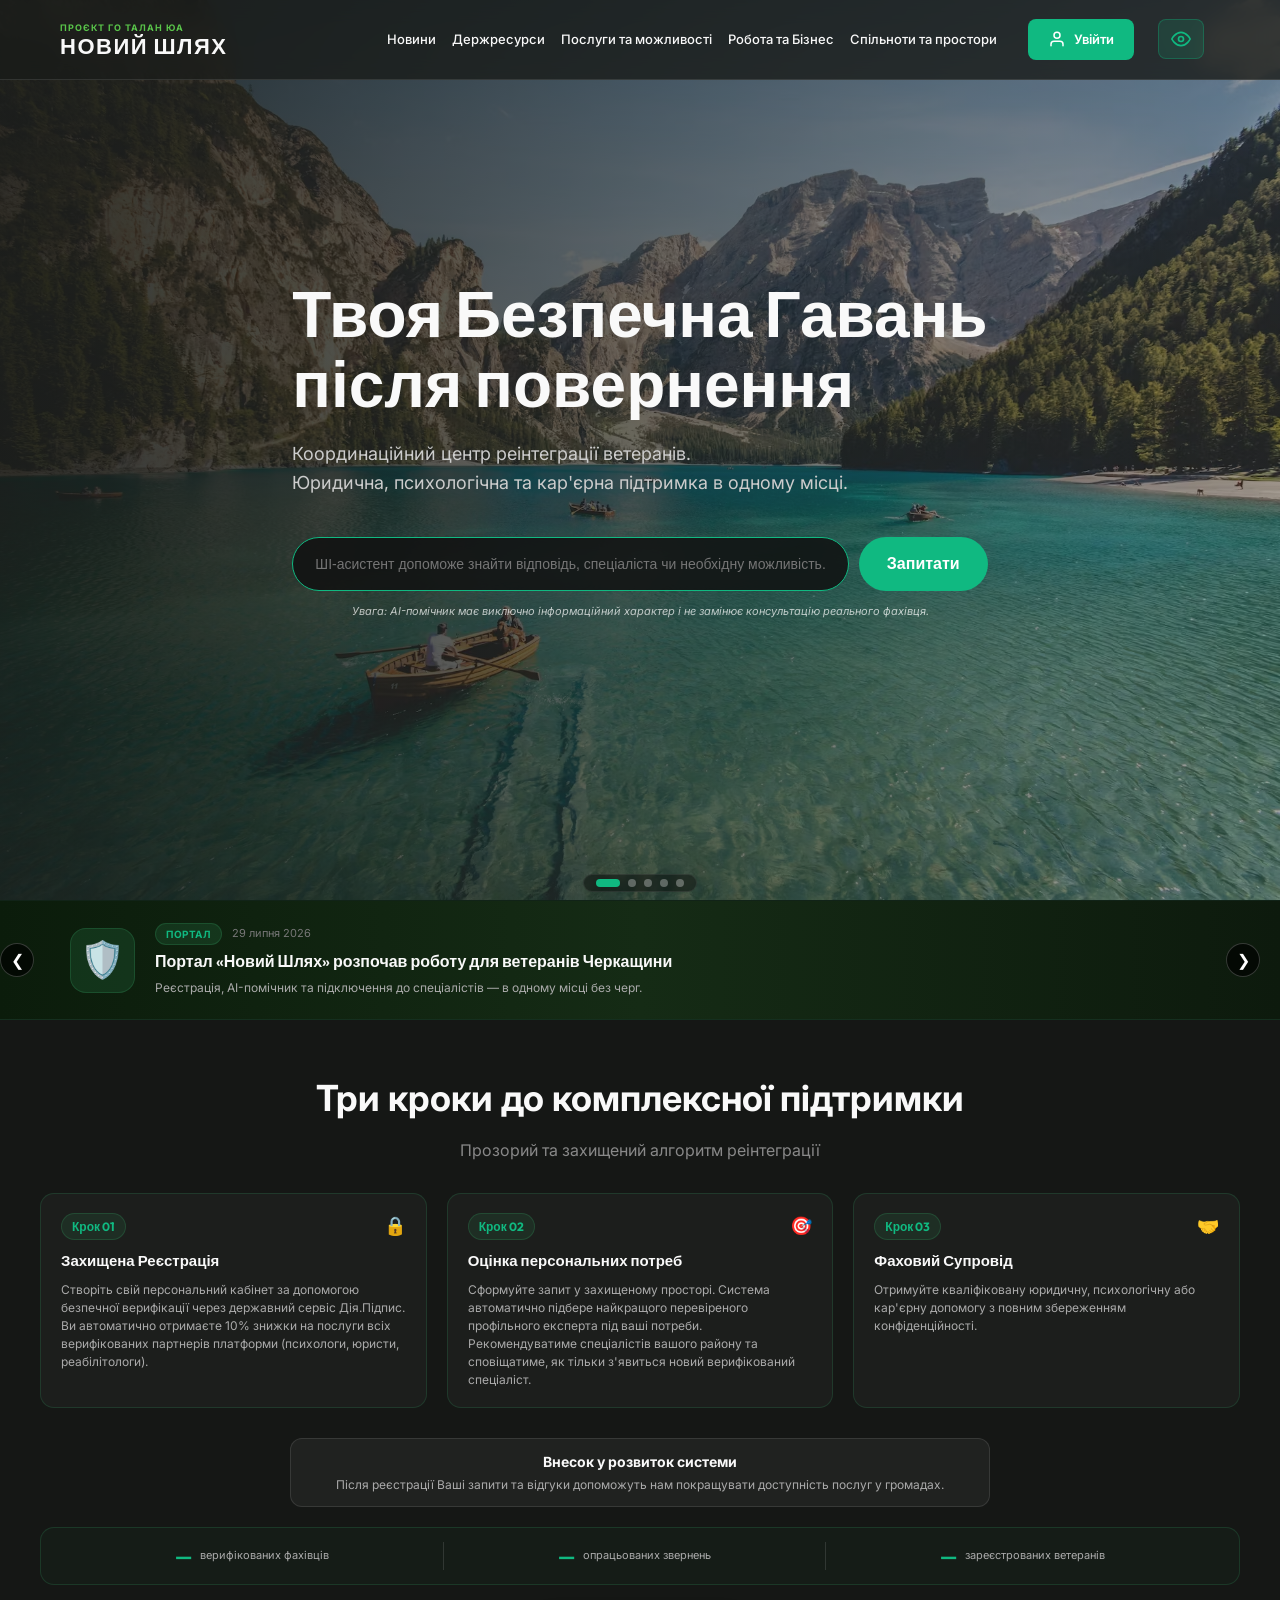
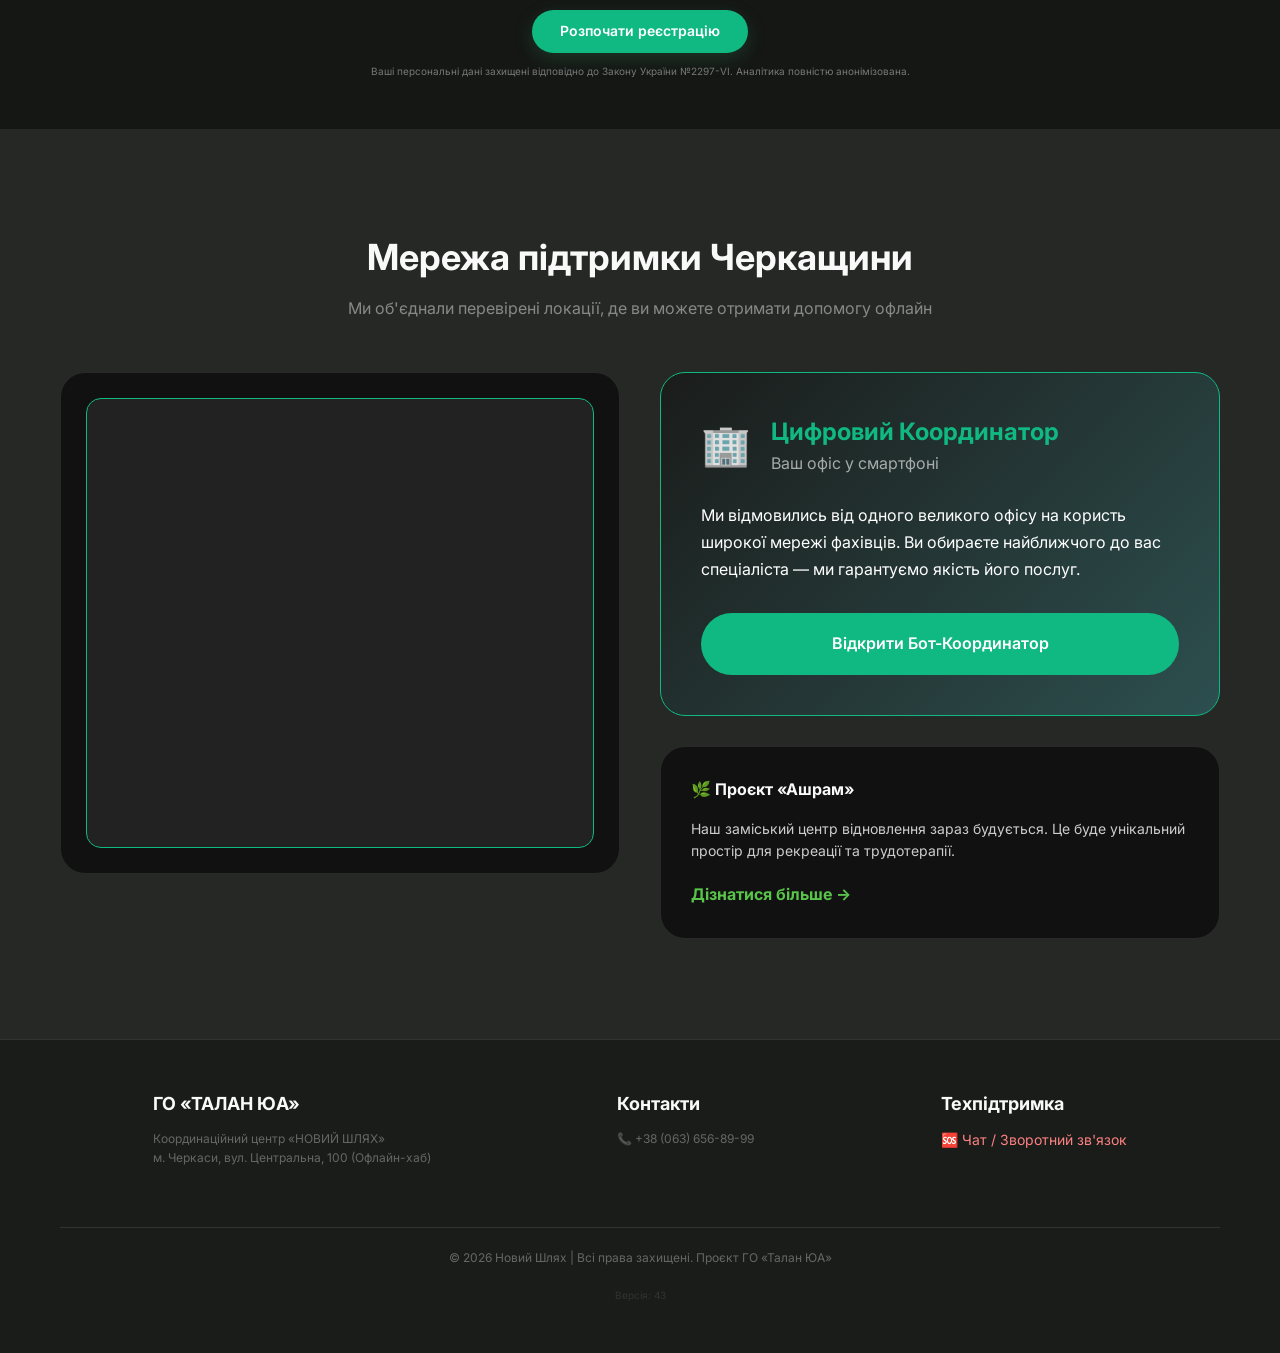
==== index.html @ 9c63b737 "feat(auth): Stage I - Session infrastructure, Soft-Gate, Auth providers (Diia/TG/Phone), and Session" ====
<!DOCTYPE html>
<html lang="uk">
<head>
    <meta charset="UTF-8">
    <meta name="viewport" content="width=device-width, initial-scale=1.0">
    <title>Ветеранський портал «Новий Шлях» — Реінтеграція та підтримка ветеранів Черкащини</title>
    <!-- Open Graph / SEO (Для правильного відображення в Telegram/Facebook) -->
    <meta name="description" content="Ветеранський портал «Новий Шлях» — проєкт ГО «Талан ЮА». Координаційний хаб реінтеграції ветеранів Черкащини: юридична, психологічна та кар'єрна підтримка.">
    <meta name="author" content="ГО «Талан ЮА»">
    <meta name="creator" content="Громадська організація «Талан ЮА», ngo.talan.ua@gmail.com">
    <meta property="og:title" content="Новий Шлях — Центр реінтеграції ветеранів">
    <meta property="og:description" content="Захищений портал підтримки ветеранів: юристи, психологи, кар'єра та освіта. Проєкт ГО «Талан ЮА».">
    <meta property="og:image" content="https://novy-shlyakh.org/assets/og-image.jpg">
    <meta property="og:url" content="https://novy-shlyakh.org">

    <link rel="preconnect" href="https://fonts.googleapis.com">
    <link rel="preconnect" href="https://fonts.gstatic.com" crossorigin>
    <link href="https://fonts.googleapis.com/css2?family=Inter:wght@300;400;600&family=Outfit:wght@300;400;700&display=swap" rel="stylesheet">

    <link rel="stylesheet" href="style.css?v=46">
    <link rel="stylesheet" href="soft_gate.css?v=46">
    <link rel="stylesheet" href="accessibility.css?v=46">
    <!-- Leaflet CSS for Map -->
    <link rel="stylesheet" href="https://unpkg.com/leaflet@1.9.4/dist/leaflet.css" />

    <!-- Telegram Web App Script -->
    <script src="https://telegram.org/js/telegram-web-app.js"></script>
    <script>
        (function() {
            var tg = window.Telegram && window.Telegram.WebApp;
            if (tg) {
                tg.ready();
                tg.expand();
            }

            function detectPlatform() {
                var ua = navigator.userAgent.toLowerCase();
                var isDesktop = false;
                
                if (tg && tg.platform && ['tdesktop', 'macos', 'weba', 'webk', 'web'].indexOf(tg.platform) !== -1) {
                    isDesktop = true;
                } else if (ua.indexOf('telegramdesktop') !== -1 || ((ua.indexOf('windows') !== -1 || ua.indexOf('macintosh') !== -1) && ua.indexOf('android') === -1 && ua.indexOf('iphone') === -1)) {
                    isDesktop = true;
                }

                if (isDesktop) {
                    if (tg && tg.requestFullscreen) {
                        tg.requestFullscreen();
                    }
                    document.documentElement.classList.add('is-desktop-tg');
                    document.body.classList.add('is-desktop-tg');
                    var vp = document.querySelector('meta[name="viewport"]');
                    if (vp) {
                        vp.setAttribute('content', 'width=device-width, initial-scale=1.0');
                    }
                }
            }
            window.addEventListener('DOMContentLoaded', detectPlatform);
        })();
    </script>
    <script src="https://unpkg.com/leaflet@1.9.4/dist/leaflet.js"></script>
    <style>
        /* Примусові стилі для обходу кешу CSS на мобільних */
        @media (max-width: 768px) {
            body.is-tg-app .header {
                display: flex;
                position: relative; /* Дозволяємо хедеру скролитися разом зі сторінкою */
                width: 100%;
                background: transparent; /* Робимо його прозорим, бо він тепер не "літає" */
                backdrop-filter: none;
                z-index: 10;
                border-bottom: none; /* Прибираємо лінію */
            }

            body.is-tg-app main, 
            body.is-tg-app .hero {
                padding-top: 20px !important; /* Повертаємо нормальний відступ, бо хедер більше не fixed */
            }
            .accessibility-toggle {
                top: auto !important;
                bottom: 30px !important;
                right: 20px !important;
                width: 55px !important;
                height: 55px !important;
                z-index: 9999 !important;
                display: flex !important;
                visibility: visible !important;
                border-radius: 50% !important; /* Робимо ідеальне коло */
                padding: 0 !important; /* Прибираємо зайві відступи */
                justify-content: center !important; /* Центруємо іконку */
            }
        }
    </style>
</head>
<body>
    <header class="header">
        <div class="container">
            <a href="index.html" class="logo" style="text-decoration: none; color: inherit; cursor: pointer;">
                <span class="ngo-badge">Проєкт ГО ТАЛАН ЮА</span>
                <h1>НОВИЙ ШЛЯХ</h1>
            </a>
            <nav class="nav" style="display: flex; align-items: center;">
                <div id="menu-container" class="menu-container">
                    <a href="news.html">Новини</a>
                    <a href="resources.html">Держресурси</a>
                    <a href="catalog.html">Послуги та можливості</a>
                    <a href="employers.html">Робота та Бізнес</a>
                    <a href="communities.html">Спільноти та простори</a>
                </div>
                <!-- Єдина кнопка входу (Single Gateway) -->
                <a id="nav-cabinet-btn" href="my.html" class="btn-primary" style="margin-left: 15px; border-radius: 8px; font-weight: 600; display: flex; align-items: center; gap: 8px; padding: 10px 20px;">
                    <svg width="18" height="18" viewBox="0 0 24 24" fill="none" stroke="currentColor" stroke-width="2" stroke-linecap="round" stroke-linejoin="round"><path d="M20 21v-2a4 4 0 0 0-4-4H8a4 4 0 0 0-4 4v2"/><circle cx="12" cy="7" r="4"/></svg>
                    <span id="nav-cabinet-label">Кабінет</span>
                </a>

                <!-- Кнопка Доступності (Око доступності) в Хедері -->
                <button class="accessibility-header-btn" id="accessOpen" title="Версія для людей з порушенням зору (Налаштування доступності)">
                    <svg width="20" height="20" viewBox="0 0 24 24" fill="none" stroke="currentColor" stroke-width="2" stroke-linecap="round" stroke-linejoin="round"><path d="M1 12s4-8 11-8 11 8 11 8-4 8-11 8-11-8-11-8z"/><circle cx="12" cy="12" r="3"/></svg>
                </button>

                <span id="nav-toggle" class="action nav-toggle">
                    <div class="line top-line"></div>
                    <div class="line middle-line"></div>
                    <div class="line bottom-line"></div>
                </span>

                <script>
                (function() {
                    var p = new URLSearchParams(window.location.search);
                    var hasTgId = p.get('tg_id');
                    var hasRole = p.get('role');
                    if (!hasTgId && !hasRole) {
                        // Незареєстрований — кнопка веде на вхід
                        var btn = document.getElementById('nav-cabinet-btn');
                        var lbl = document.getElementById('nav-cabinet-label');
                        if (lbl) lbl.textContent = 'Увійти';
                        if (btn) btn.href = 'my.html';
                    }
                    let navToggle = document.getElementById('nav-toggle');
                    let menuContainer = document.getElementById('menu-container');
                    // Mobile navigation
                    navToggle.addEventListener("click", function() {
                        if (navToggle.classList.contains("active")) {
                            menuContainer.classList.remove("show");
                            navToggle.classList.remove("active");
                        } else {
                            menuContainer.classList.add("show");
                            navToggle.classList.add("active");
                        }
                    });
                })();
                </script>
            </nav>
        </div>
    </header>

    <section class="hero">
        <div class="hero-overlay"></div>
        <div class="container">
            <div class="hero-content">
                <h2 class="outfit-font">Твоя Безпечна Гавань <br> після повернення</h2>
                <p>Координаційний центр реінтеграції ветеранів. <br> Юридична, психологічна та кар'єрна підтримка в одному місці.</p>
                
                <div class="ai-search-container" style="max-width: 850px; margin: 30px auto 0; text-align: center;">
                    <div class="ai-search-box" style="display: flex; gap: 10px; margin-bottom: 12px; flex-wrap: wrap;">
                        <input type="text" id="aiSearchInput" placeholder="ШІ-асистент допоможе знайти відповідь, спеціаліста чи необхідну можливість..." style="flex: 1; min-width: 260px; padding: 16px 22px; border-radius: 50px; border: 1px solid var(--primary-green); background: rgba(17, 17, 17, 0.85); backdrop-filter: blur(10px); color: white; font-size: 14px; outline: none;">
                        <button id="aiSearchBtn" class="btn-primary" style="padding: 0 28px; height: 54px; border: none; border-radius: 50px; cursor: pointer; font-size: 16px;">Запитати</button>
                    </div>
                    <span style="font-size: 11px; color: rgba(255, 255, 255, 0.7); display: block; font-style: italic; text-align: center;">Увага: AI-помічник має виключно інформаційний характер і не замінює консультацію реального фахівця.</span>

                    <div id="aiSearchResponse" class="ai-response-area" style="margin-top: 20px; text-align: left; background: rgba(21, 23, 21, 0.95); backdrop-filter: blur(15px); border: 1px solid var(--glass-border); border-radius: 20px; padding: 20px; display: none;">
                        <!-- Тут з'являтиметься відповідь -->
                    </div>
                </div>
            </div>
        </div>
    </section>

    <!-- НОВИННИЙ СЛАЙДЕР (Full-Width Compact Banner) -->
    <div id="news-slider-bar" style="
        background: #0d110d;
        border-top: 1px solid rgba(46,139,87,0.15);
        border-bottom: 1px solid rgba(46,139,87,0.25);
        position: relative;
        overflow: hidden;
        height: 120px;
        width: 100%;
        display: flex;
        align-items: stretch;
    ">
        <!-- Ліва стрілка навігації -->
        <button id="ns-prev" onclick="nsMove(-1)" style="
            position: absolute; top: 50%; transform: translateY(-50%);
            z-index: 10; width: 34px; height: 34px; border-radius: 50%;
            background: rgba(0, 0, 0, 0.65); border: 1px solid rgba(255, 255, 255, 0.2);
            color: #fff; font-size: 16px; cursor: pointer; display: flex;
            align-items: center; justify-content: center; backdrop-filter: blur(4px);
            transition: all 0.2s;
        " onmouseover="this.style.background='rgba(46,139,87,0.8)'" onmouseout="this.style.background='rgba(0,0,0,0.65)'">❮</button>

        <!-- Права стрілка навігації -->
        <button id="ns-next" onclick="nsMove(1)" style="
            position: absolute; right: 20px; top: 50%; transform: translateY(-50%);
            z-index: 10; width: 34px; height: 34px; border-radius: 50%;
            background: rgba(0, 0, 0, 0.65); border: 1px solid rgba(255, 255, 255, 0.2);
            color: #fff; font-size: 16px; cursor: pointer; display: flex;
            align-items: center; justify-content: center; backdrop-filter: blur(4px);
            transition: all 0.2s;
        " onmouseover="this.style.background='rgba(46,139,87,0.8)'" onmouseout="this.style.background='rgba(0,0,0,0.65)'">❯</button>

        <!-- Слайди -->
        <div style="width: 100%; height: 100%; overflow: hidden; position: relative;">
            <div id="ns-track" style="
                display: flex;
                height: 100%;
                width: 100%;
                transition: transform 0.5s cubic-bezier(0.4, 0, 0.2, 1);
            ">

                <!-- СЛАЙД 1 -->
                <a href="news.html#news-1" class="ns-slide" style="
                    flex: 0 0 100%;
                    width: 100%;
                    display: flex;
                    align-items: center;
                    justify-content: space-between;
                    padding: 0 70px;
                    height: 100%;
                    text-decoration: none;
                    color: inherit;
                    background: linear-gradient(90deg, #0b1c0b 0%, #152b15 50%, #0d1a0d 100%);
                    box-sizing: border-box;
                ">
                    <div style="display: flex; align-items: center; gap: 20px; flex: 1; max-width: 80%;">
                        <div style="
                            font-size: 36px; background: rgba(46,139,87,0.2);
                            width: 65px; height: 65px; border-radius: 16px;
                            display: flex; align-items: center; justify-content: center;
                            border: 1px solid rgba(46,139,87,0.3); flex-shrink: 0;
                        ">🛡️</div>
                        <div style="display: flex; flex-direction: column; gap: 4px;">
                            <div style="display: flex; align-items: center; gap: 10px;">
                                <span style="font-size: 10px; font-weight: 700; text-transform: uppercase; letter-spacing: 0.5px; padding: 2px 10px; border-radius: 50px; background: rgba(46,139,87,0.2); color: var(--primary-green); border: 1px solid rgba(46,139,87,0.3);">Портал</span>
                                <span style="font-size: 11px; color: #777;">29 липня 2026</span>
                            </div>
                            <div style="font-family: 'Outfit', sans-serif; font-size: 16px; font-weight: 600; color: var(--soft-white);">Портал «Новий Шлях» розпочав роботу для ветеранів Черкащини</div>
                            <div style="font-size: 12px; color: #aaa; overflow: hidden; display: -webkit-box; -webkit-line-clamp: 1; -webkit-box-orient: vertical;">Реєстрація, AI-помічник та підключення до спеціалістів — в одному місці без черг.</div>
                        </div>
                    </div>
                </a>

                <!-- СЛАЙД 2 -->
                <a href="news.html#news-2" class="ns-slide" style="
                    flex: 0 0 100%;
                    width: 100%;
                    display: flex;
                    align-items: center;
                    justify-content: space-between;
                    padding: 0 70px;
                    height: 100%;
                    text-decoration: none;
                    color: inherit;
                    background: linear-gradient(90deg, #0b0b1c 0%, #15152b 50%, #0d0d1a 100%);
                    box-sizing: border-box;
                ">
                    <div style="display: flex; align-items: center; gap: 20px; flex: 1; max-width: 80%;">
                        <div style="
                            font-size: 36px; background: rgba(59,130,246,0.15);
                            width: 65px; height: 65px; border-radius: 16px;
                            display: flex; align-items: center; justify-content: center;
                            border: 1px solid rgba(59,130,246,0.3); flex-shrink: 0;
                        ">⚖️</div>
                        <div style="display: flex; flex-direction: column; gap: 4px;">
                            <div style="display: flex; align-items: center; gap: 10px;">
                                <span style="font-size: 10px; font-weight: 700; text-transform: uppercase; letter-spacing: 0.5px; padding: 2px 10px; border-radius: 50px; background: rgba(59,130,246,0.15); color: #60a5fa; border: 1px solid rgba(59,130,246,0.3);">Законодавство</span>
                                <span style="font-size: 11px; color: #777;">27 липня 2026</span>
                            </div>
                            <div style="font-family: 'Outfit', sans-serif; font-size: 16px; font-weight: 600; color: var(--soft-white);">Нові правила оформлення статусу УБД — що змінилось</div>
                            <div style="font-size: 12px; color: #aaa; overflow: hidden; display: -webkit-box; -webkit-line-clamp: 1; -webkit-box-orient: vertical;">Строк розгляду скорочено до 15 днів. Подача тепер доступна через «Дія» без особистого візиту.</div>
                        </div>
                    </div>
                </a>

                <!-- СЛАЙД 3 -->
                <a href="news.html#news-3" class="ns-slide" style="
                    flex: 0 0 100%;
                    width: 100%;
                    display: flex;
                    align-items: center;
                    justify-content: space-between;
                    padding: 0 70px;
                    height: 100%;
                    text-decoration: none;
                    color: inherit;
                    background: linear-gradient(90deg, #1c0b1c 0%, #2b152b 50%, #1a0d1a 100%);
                    box-sizing: border-box;
                ">
                    <div style="display: flex; align-items: center; gap: 20px; flex: 1; max-width: 80%;">
                        <div style="
                            font-size: 36px; background: rgba(139,92,246,0.15);
                            width: 65px; height: 65px; border-radius: 16px;
                            display: flex; align-items: center; justify-content: center;
                            border: 1px solid rgba(139,92,246,0.3); flex-shrink: 0;
                        ">🏆</div>
                        <div style="display: flex; flex-direction: column; gap: 4px;">
                            <div style="display: flex; align-items: center; gap: 10px;">
                                <span style="font-size: 10px; font-weight: 700; text-transform: uppercase; letter-spacing: 0.5px; padding: 2px 10px; border-radius: 50px; background: rgba(139,92,246,0.15); color: #a78bfa; border: 1px solid rgba(139,92,246,0.3);">Грант</span>
                                <span style="font-size: 11px; color: #777;">25 липня 2026</span>
                            </div>
                            <div style="font-family: 'Outfit', sans-serif; font-size: 16px; font-weight: 600; color: var(--soft-white);">«єРобота: Власна Справа 2026» — гранти до 250 000 грн</div>
                            <div style="font-size: 12px; color: #aaa; overflow: hidden; display: -webkit-box; -webkit-line-clamp: 1; -webkit-box-orient: vertical;">Відкрито прийом заявок для ветеранів. Дедлайн: 31 серпня 2026 через Дія.</div>
                        </div>
                    </div>
                </a>

                <!-- СЛАЙД 4 -->
                <a href="news.html#news-4" class="ns-slide" style="
                    flex: 0 0 100%;
                    width: 100%;
                    display: flex;
                    align-items: center;
                    justify-content: space-between;
                    padding: 0 70px;
                    height: 100%;
                    text-decoration: none;
                    color: inherit;
                    background: linear-gradient(90deg, #1c0b14 0%, #2b1520 50%, #1a0d12 100%);
                    box-sizing: border-box;
                ">
                    <div style="display: flex; align-items: center; gap: 20px; flex: 1; max-width: 80%;">
                        <div style="
                            font-size: 36px; background: rgba(236,72,153,0.15);
                            width: 65px; height: 65px; border-radius: 16px;
                            display: flex; align-items: center; justify-content: center;
                            border: 1px solid rgba(236,72,153,0.3); flex-shrink: 0;
                        ">🧠</div>
                        <div style="display: flex; flex-direction: column; gap: 4px;">
                            <div style="display: flex; align-items: center; gap: 10px;">
                                <span style="font-size: 10px; font-weight: 700; text-transform: uppercase; letter-spacing: 0.5px; padding: 2px 10px; border-radius: 50px; background: rgba(236,72,153,0.15); color: #f472b6; border: 1px solid rgba(236,72,153,0.3);">Психологія</span>
                                <span style="font-size: 11px; color: #777;">22 липня 2026</span>
                            </div>
                            <div style="font-family: 'Outfit', sans-serif; font-size: 16px; font-weight: 600; color: var(--soft-white);">Нові безкоштовні психологічні сесії для ветеранів та їхніх родин</div>
                            <div style="font-size: 12px; color: #aaa; overflow: hidden; display: -webkit-box; -webkit-line-clamp: 1; -webkit-box-orient: vertical;">Три нові психологи зі спеціалізацією ПТСР долучились до команди. Запис через Telegram-бот.</div>
                        </div>
                    </div>
                </a>

                <!-- СЛАЙД 5 -->
                <a href="news.html#news-5" class="ns-slide" style="
                    flex: 0 0 100%;
                    width: 100%;
                    display: flex;
                    align-items: center;
                    justify-content: space-between;
                    padding: 0 70px;
                    height: 100%;
                    text-decoration: none;
                    color: inherit;
                    background: linear-gradient(90deg, #1c150b 0%, #2b2015 50%, #1a140d 100%);
                    box-sizing: border-box;
                ">
                    <div style="display: flex; align-items: center; gap: 20px; flex: 1; max-width: 80%;">
                        <div style="
                            font-size: 36px; background: rgba(245,158,11,0.15);
                            width: 65px; height: 65px; border-radius: 16px;
                            display: flex; align-items: center; justify-content: center;
                            border: 1px solid rgba(245,158,11,0.3); flex-shrink: 0;
                        ">📅</div>
                        <div style="display: flex; flex-direction: column; gap: 4px;">
                                <span style="font-size: 10px; font-weight: 700; text-transform: uppercase; letter-spacing: 0.5px; padding: 2px 10px; border-radius: 50px; background: rgba(245,158,11,0.15); color: #fbbf24; border: 1px solid rgba(245,158,11,0.3);">Захід</span>
                                <span style="font-size: 11px; color: #777;">20 липня 2026</span>
                            </div>
                            <div style="font-family: 'Outfit', sans-serif; font-size: 16px; font-weight: 600; color: var(--soft-white);">Безкоштовні юридичні консультації у ЦНАП Черкас — пн, ср, пт з 10:00</div>
                            <div style="font-size: 12px; color: #aaa; overflow: hidden; display: -webkit-box; -webkit-line-clamp: 1; -webkit-box-orient: vertical;">Щотижнево без попереднього запису для ветеранів. Адреса: вул. Байди Вишневецького, 36.</div>
                        </div>
                    </div>
                </a>

            </div><!-- /ns-track -->
        </div>

        <!-- Нижня горизонтальна панель крапок (Pagination Dots) -->
        <div id="ns-dots" style="
            position: absolute; bottom: 8px; left: 50%; transform: translateX(-50%);
            display: flex; gap: 8px; align-items: center; z-index: 10;
            background: rgba(0,0,0,0.4); padding: 4px 12px; border-radius: 50px;
            backdrop-filter: blur(4px); border: 1px solid rgba(255,255,255,0.08);
        "></div>
    </div>

    <script>
        (function() {
            var total = 5, current = 0, timer;
            var track = document.getElementById('ns-track');
            var dotsEl = document.getElementById('ns-dots');

            for (var i = 0; i < total; i++) {
                var d = document.createElement('div');
                d.style.cssText = 'width:8px;height:8px;border-radius:50%;background:rgba(255,255,255,0.3);transition:all 0.3s;cursor:pointer;';
                d.dataset.idx = i;
                d.addEventListener('click', (function(idx){ return function(){ nsGo(idx); }; })(i));
                dotsEl.appendChild(d);
            }

            function updateDots() {
                dotsEl.querySelectorAll('div').forEach(function(d, i) {
                    if (i === current) {
                        d.style.background = 'var(--primary-green)';
                        d.style.width = '24px';
                        d.style.borderRadius = '50px';
                    } else {
                        d.style.background = 'rgba(255,255,255,0.3)';
                        d.style.width = '8px';
                        d.style.borderRadius = '50%';
                    }
                });
            }

            window.nsGo = function(idx) {
                current = (idx + total) % total;
                track.style.transform = 'translateX(-' + (current * 100) + '%)';
                updateDots();
                resetTimer();
            };
            window.nsMove = function(dir) { nsGo(current + dir); };

            function resetTimer() {
                clearInterval(timer);
                timer = setInterval(function() { nsGo(current + 1); }, 5000);
            }

            updateDots();
            resetTimer();

            document.getElementById('news-slider-bar').addEventListener('mouseenter', function() { clearInterval(timer); });
            document.getElementById('news-slider-bar').addEventListener('mouseleave', function() { resetTimer(); });
        })();
    </script>

    <!-- БЛОК: Три кроки + Переваги реєстрації (об'єднано) -->
    <section class="how-it-works" style="padding: 50px 0; background: #151715;">
        <div class="container-fluid" style="width: 100%; max-width: 100%; padding: 0 40px; box-sizing: border-box;">
            <style>
            @keyframes pulse-dot {
                0%,100%{opacity:1;transform:scale(1);}
                50%{opacity:0.4;transform:scale(1.4);}
            }
            </style>
            <h3 class="section-title">Три кроки до комплексної підтримки</h3>
            <p class="section-subtitle" style="margin-bottom: 30px;">Прозорий та захищений алгоритм реінтеграції</p>
            <!-- Покрокова горизонтальна лінія (Full-Screen Edge-to-Edge 3 Columns) -->
            <div class="steps-stepper-container" style="
                display: grid;
                grid-template-columns: repeat(3, 1fr);
                gap: 20px;
                width: 100%;
                margin-bottom: 30px;
            ">
                <!-- КРОК 1 -->
                <div style="
                    background: rgba(255, 255, 255, 0.03);
                    border: 1px solid rgba(46, 139, 87, 0.25);
                    border-radius: 14px;
                    padding: 18px 20px;
                    display: flex;
                    flex-direction: column;
                    gap: 8px;
                    transition: all 0.3s;
                " onmouseover="this.style.borderColor='var(--primary-green)'; this.style.transform='translateY(-3px)'" onmouseout="this.style.borderColor='rgba(46, 139, 87, 0.25)'; this.style.transform='none'">
                    <div style="display: flex; align-items: center; justify-content: space-between;">
                        <span style="
                            font-family: 'Outfit', sans-serif;
                            font-size: 12px;
                            font-weight: 700;
                            color: var(--primary-green);
                            background: rgba(46, 139, 87, 0.15);
                            padding: 3px 10px;
                            border-radius: 50px;
                            border: 1px solid rgba(46, 139, 87, 0.3);
                        ">Крок 01</span>
                        <span style="font-size: 18px;">🔒</span>
                    </div>
                    <h4 style="font-family: 'Outfit', sans-serif; font-size: 15px; font-weight: 600; color: var(--soft-white); margin: 0;">Захищена Реєстрація</h4>
                    <p style="font-size: 12px; color: #aaa; line-height: 1.5; margin: 0;">Створіть свій персональний кабінет за допомогою безпечної верифікації через державний сервіс Дія.Підпис. Ви автоматично отримаєте 10% знижки на послуги всіх верифікованих партнерів платформи (психологи, юристи, реабілітологи).</p>
                </div>

                <!-- КРОК 2 -->
                <div style="
                    background: rgba(255, 255, 255, 0.03);
                    border: 1px solid rgba(46, 139, 87, 0.25);
                    border-radius: 14px;
                    padding: 18px 20px;
                    display: flex;
                    flex-direction: column;
                    gap: 8px;
                    transition: all 0.3s;
                " onmouseover="this.style.borderColor='var(--primary-green)'; this.style.transform='translateY(-3px)'" onmouseout="this.style.borderColor='rgba(46, 139, 87, 0.25)'; this.style.transform='none'">
                    <div style="display: flex; align-items: center; justify-content: space-between;">
                        <span style="
                            font-family: 'Outfit', sans-serif;
                            font-size: 12px;
                            font-weight: 700;
                            color: var(--primary-green);
                            background: rgba(46, 139, 87, 0.15);
                            padding: 3px 10px;
                            border-radius: 50px;
                            border: 1px solid rgba(46, 139, 87, 0.3);
                        ">Крок 02</span>
                        <span style="font-size: 18px;">🎯</span>
                    </div>
                    <h4 style="font-family: 'Outfit', sans-serif; font-size: 15px; font-weight: 600; color: var(--soft-white); margin: 0;">Оцінка персональних потреб</h4>
                    <p style="font-size: 12px; color: #aaa; line-height: 1.5; margin: 0;">Сформуйте запит у захищеному просторі. Система автоматично підбере найкращого перевіреного профільного експерта під ваші потреби. Рекомендуватиме спеціалістів вашого району та сповіщатиме, як тільки з'явиться новий верифікований спеціаліст.</p>
                </div>

                <!-- КРОК 3 -->
                <div style="
                    background: rgba(255, 255, 255, 0.03);
                    border: 1px solid rgba(46, 139, 87, 0.25);
                    border-radius: 14px;
                    padding: 18px 20px;
                    display: flex;
                    flex-direction: column;
                    gap: 8px;
                    transition: all 0.3s;
                " onmouseover="this.style.borderColor='var(--primary-green)'; this.style.transform='translateY(-3px)'" onmouseout="this.style.borderColor='rgba(46, 139, 87, 0.25)'; this.style.transform='none'">
                    <div style="display: flex; align-items: center; justify-content: space-between;">
                        <span style="
                            font-family: 'Outfit', sans-serif;
                            font-size: 12px;
                            font-weight: 700;
                            color: var(--primary-green);
                            background: rgba(46, 139, 87, 0.15);
                            padding: 3px 10px;
                            border-radius: 50px;
                            border: 1px solid rgba(46, 139, 87, 0.3);
                        ">Крок 03</span>
                        <span style="font-size: 18px;">🤝</span>
                    </div>
                    <h4 style="font-family: 'Outfit', sans-serif; font-size: 15px; font-weight: 600; color: var(--soft-white); margin: 0;">Фаховий Супровід</h4>
                    <p style="font-size: 12px; color: #aaa; line-height: 1.5; margin: 0;">Отримуйте кваліфіковану юридичну, психологічну або кар'єрну допомогу з повним збереженням конфіденційності.</p>
                </div>
            </div>

            <!-- Окремий блок: Внесок у розвиток системи -->
            <div style="max-width: 700px; margin: 0 auto 20px auto; padding: 12px 20px; background: var(--glass-bg); border: 1px solid var(--glass-border); border-radius: 12px; text-align: center;">
                <h4 style="color: var(--soft-white); font-size: 14px; margin-bottom: 4px;">Внесок у розвиток системи</h4>
                <p style="color: #aaa; font-size: 12px; line-height: 1.4; margin: 0;">Після реєстрації Ваші запити та відгуки допоможуть нам покращувати доступність послуг у громадах.</p>
            </div>

            <!-- Динамічна статистика соціального доказу (Компактний варіант) -->
            <div class="stats-bar" style="display: flex; justify-content: space-evenly; background: rgba(46, 139, 87, 0.05); border: 1px solid rgba(46, 139, 87, 0.25); border-radius: 14px; padding: 12px 20px; margin-bottom: 25px; align-items: center;">
                <div class="stat-item" style="display: flex; align-items: center; gap: 8px; padding: 0 20px;">
                    <span id="stat-specialists" style="font-size: 20px; font-weight: 700; color: var(--primary-green); font-family: 'Outfit', sans-serif; white-space: nowrap;">—</span>
                    <span style="color: #aaa; font-size: 11px; white-space: nowrap;">верифікованих фахівців</span>
                </div>
                <div style="width: 1px; height: 28px; background: rgba(255,255,255,0.12);"></div>
                <div class="stat-item" style="display: flex; align-items: center; gap: 8px; padding: 0 20px;">
                    <span id="stat-intake" style="font-size: 20px; font-weight: 700; color: var(--primary-green); font-family: 'Outfit', sans-serif; white-space: nowrap;">—</span>
                    <span style="color: #aaa; font-size: 11px; white-space: nowrap;">опрацьованих звернень</span>
                </div>
                <div style="width: 1px; height: 28px; background: rgba(255,255,255,0.12);"></div>
                <div class="stat-item" style="display: flex; align-items: center; gap: 8px; padding: 0 20px;">
                    <span id="stat-veterans" style="font-size: 20px; font-weight: 700; color: var(--primary-green); font-family: 'Outfit', sans-serif; white-space: nowrap;">—</span>
                    <span style="color: #aaa; font-size: 11px; white-space: nowrap;">зареєстрованих ветеранів</span>
                </div>
            </div>

            <div style="text-align: center;">
                <a href="my.html?reg=veteran" class="btn-primary" style="font-size: 14px; padding: 10px 28px; border-radius: 50px; font-weight: 600; box-shadow: 0 6px 18px rgba(46,139,87,0.25); transition: 0.3s; text-decoration: none; display: inline-block;">Розпочати реєстрацію</a>
                <p style="font-size: 10px; color: #777; margin-top: 10px;">Ваші персональні дані захищені відповідно до Закону України №2297-VI. Аналітика повністю анонімізована.</p>
            </div>
        </div>
    </section>

    <!-- БЛОК: Локації та Мережева Мапа -->
    <section id="locations" style="padding: 100px 0; background: var(--glass-bg);">
        <div class="container">
            <h3 class="section-title">Мережа підтримки Черкащини</h3>
            <p class="section-subtitle">Ми об'єднали перевірені локації, де ви можете отримати допомогу офлайн</p>
            
            <div style="display: grid; grid-template-columns: repeat(auto-fit, minmax(min(100%, 400px), 1fr)); gap: 40px; align-items: start;">
                <div class="location-card" style="background: #111; padding: 25px; border-radius: 25px; border: 1px solid var(--glass-border);">
                    <div id="networkMap" style="width: 100%; height: 450px; background: #222; border-radius: 15px; overflow: hidden; border: 1px solid var(--primary-green);">
                        <!-- Реальна карта Leaflet -->
                    </div>
                </div>

                <div class="location-info">
                    <div class="location-card" style="background: linear-gradient(135deg, #1a1c1a 0%, #2d4f4f 100%); padding: 40px; border-radius: 25px; border: 1px solid var(--primary-green); margin-bottom: 30px;">
                        <div style="display: flex; gap: 20px; align-items: center; margin-bottom: 25px;">
                            <div style="font-size: 40px;">🏢</div>
                            <div>
                                <h4 style="font-size: 24px; color: var(--primary-green);">Цифровий Координатор</h4>
                                <p style="color: rgba(255,255,255,0.6);">Ваш офіс у смартфоні</p>
                            </div>
                        </div>
                        <p style="color: white; line-height: 1.7; margin-bottom: 30px;">Ми відмовились від одного великого офісу на користь широкої мережі фахівців. Ви обираєте найближчого до вас спеціаліста — ми гарантуємо якість його послуг.</p>
                        <a href="https://t.me/Veteran_NovyShlyakh_Bot" class="btn-main" style="width: 100%; text-align: center; margin: 0;">Відкрити Бот-Координатор</a>
                    </div>
                    
                    <div class="location-card" style="background: #111; padding: 30px; border-radius: 25px; border: 1px solid var(--glass-border);">
                        <h4 style="margin-bottom: 15px; color: var(--soft-white);">🌿 Проєкт «Ашрам»</h4>
                        <p style="color: #ccc; font-size: 14px; margin-bottom: 20px;">Наш заміський центр відновлення зараз будується. Це буде унікальний простір для рекреації та трудотерапії.</p>
                        <a href="https://talan.ua/ashram" style="color: var(--secondary-green); font-weight: bold; text-decoration: none;">Дізнатися більше →</a>
                    </div>
                </div>
            </div>
        </div>
    </section>

    <!-- БЛОК: Місія Ашрам -->
    <section id="mission" class="specialist-cta" style="margin: 100px 20px; display: none;">
        <!-- Перенесено в локації -->
    </section>


    <!-- БЛОК: Локація та Партнери -->
    <footer class="footer">
        <div class="container">
            <div style="display: flex; justify-content: space-around; flex-wrap: wrap; margin-bottom: 40px; text-align: left;">
                <div style="margin-bottom: 20px;">
                    <h4 style="color: var(--soft-white); font-size: 18px; margin-bottom: 10px;">ГО «ТАЛАН ЮА»</h4>
                    <p>Координаційний центр «НОВИЙ ШЛЯХ»</p>
                    <p>м. Черкаси, вул. Центральна, 100 (Офлайн-хаб)</p>
                </div>
                <div>
                    <h4 style="color: var(--soft-white); font-size: 18px; margin-bottom: 10px;">Контакти</h4>
                    <p><a href="tel:+380636568999" style="color: unset; text-decoration: auto;">📞 +38 (063) 656-89-99</a></p>
                </div>
                <div>
                    <h4 style="color: var(--soft-white); font-size: 18px; margin-bottom: 10px;">Техпідтримка</h4>
                    <p>
                        <a href="#" onclick="toggleSupportWidget(); return false;"
                           style="color: #fc8181; text-decoration: none; font-size: 14px; display: inline-flex; align-items: center; gap: 6px;"
                           onmouseover="this.style.textDecoration='underline'"
                           onmouseout="this.style.textDecoration='none'">
                            🆘 Чат / Зворотний зв'язок
                        </a>
                    </p>
                </div>
            </div>
            <p style="border-top: 1px solid rgba(255,255,255,0.1); padding-top: 20px;">&copy; 2026 Новий Шлях | Всі права захищені. Проєкт ГО «Талан ЮА»</p>
            <div style="text-align: center; margin-top: 20px; opacity: 0.3; font-size: 10px;">Версія: 43</div>
        </div>
    </footer>

    <!-- НОВА МОДАЛКА РЕЄСТРАЦІЇ СПЕЦІАЛІСТА -->
    <div id="registration-modal" class="modal-overlay">
        <div class="modal-content registration-form-container">
            <button class="close-modal" id="closeRegModal">&times;</button>
            <h3 class="outfit-font">Завершення реєстрації спеціаліста</h3>
            <p class="modal-subtitle">Будь ласка, заповніть додаткові дані та підтвердіть згоду з правилами порталу.</p>
            
            <form id="specRegistrationForm" class="reg-form">
                <!-- Крок 1: Спеціалізація та роль -->
                <div id="wizard-step-1" class="wizard-step">
                    <h5 style="margin-bottom: 15px; font-weight: 700; color: #2e8b57; border-bottom: 2px solid rgba(46,139,87,0.15); padding-bottom: 8px;">Крок 1: Ваша спеціалізація</h5>
                    <div class="form-group">
                        <label style="font-weight: 600; display: block; margin-bottom: 6px;">Спеціалізація:</label>
                        <select id="regSpecialistField" style="width: 100%; padding: 10px; border-radius: 8px; border: 1px solid rgba(46,139,87,0.25); font-size: 14px; margin-bottom: 12px;" required>
                            <option value="" disabled selected>Оберіть напрям</option>
                            <option value="psychologist">🧠 Психолог / психотерапевт</option>
                            <option value="rehabilitation">🦾 Реабілітолог / кінезіолог</option>
                            <option value="narcologist">💊 Нарколог / психіатр</option>
                            <option value="lawyer_consult">⚖️ Юрист (разові консультації)</option>
                            <option value="lawyer_docs">⚖️ Юрист (збір документів, підготовка справ)</option>
                            <option value="advocate">⚖️ Адвокат (судовий супровід)</option>
                            <option value="prosthetist">🦾 Протезист / ортопедичні послуги</option>
                        </select>
                    </div>
                    <div class="form-group">
                        <label style="font-weight: 600; display: block; margin-bottom: 6px;">Стать спеціаліста (для індивідуальних осіб):</label>
                        <select id="regGender" style="width: 100%; padding: 10px; border-radius: 8px; border: 1px solid rgba(46,139,87,0.25); font-size: 14px; margin-bottom: 12px;">
                            <option value="male">Чоловік</option>
                            <option value="female">Жінка</option>
                            <option value="org" selected>Організація / ГО / Інше</option>
                        </select>
                    </div>
                </div>

                <!-- Крок 2: Основна інформація & Анкета -->
                <div id="wizard-step-2" class="wizard-step" style="display: none;">
                    <h5 style="margin-bottom: 15px; font-weight: 700; color: #2e8b57; border-bottom: 2px solid rgba(46,139,87,0.15); padding-bottom: 8px;">Крок 2: Професійний опис</h5>
                    <div class="form-group" style="margin-bottom: 15px;">
                        <label style="font-weight: 600; display: block; margin-bottom: 6px;">📍 Адреса кабінету (або "Онлайн")</label>
                        <input type="text" id="regAddress" placeholder="м. Черкаси, вул. Шевченка" required>
                    </div>

                    <div class="form-group" style="margin-bottom: 15px;">
                        <label style="font-weight: 600; display: block; margin-bottom: 6px;">📝 Про професійний досвід (Біо)</label>
                        <textarea id="regBio" rows="4" placeholder="Розкажіть про ваш досвід роботи з ветеранами" required></textarea>
                    </div>

                    <!-- Спеціальний блок пільг для ветеранів -->
                    <div id="lawyer-questions-block" class="form-group" style="padding: 15px; background: rgba(46,139,87,0.04); border: 1px solid rgba(46,139,87,0.15); border-radius: 12px; margin-bottom: 20px;">
                        <h6 style="margin-bottom: 12px; font-weight: 700; color: #111;">🤝 Умови підтримки ветеранів</h6>
                        
                        <div class="form-group" style="margin-bottom: 12px;">
                            <label style="font-size: 13px; font-weight: 600;">1. Розмір знижки для ветеранів (%):</label>
                            <input type="number" id="spec-discount-percent" min="10" max="100" value="10" placeholder="10" style="width: 100%; padding: 8px; border-radius: 6px; border: 1px solid #ccc; font-size: 13px;">
                            <span style="font-size: 11px; color: #666;">Мінімальна знижка для ветеранів становить 10%.</span>
                        </div>

                        <div class="form-group" style="margin-bottom: 12px;">
                            <label style="font-size: 13px; font-weight: 600;">2. Кількість Про-Боно (безкоштовних) сесій / консультацій на місяць:</label>
                            <input type="number" id="spec-probono-count" min="0" value="2" placeholder="2" style="width: 100%; padding: 8px; border-radius: 6px; border: 1px solid #ccc; font-size: 13px;">
                            <span style="font-size: 11px; color: #666;">Вкажіть, скільки безкоштовних консультацій ви готові надавати щомісяця.</span>
                        </div>
                    </div>
                </div>

                <!-- Крок 3: Налаштування співпраці (Приховано тарифні планки) -->
                <div id="wizard-step-3" class="wizard-step" style="display: none;">
                    <input type="hidden" id="regTariffPlan" value="grant_standard">
                    <div id="grant-date-container" style="display: none;">
                            <label style="font-size: 13px; font-weight: 600; display: block; margin-bottom: 6px;">
                                📅 Кінцева дата договору (за наявності гранту)
                            </label>
                            <input type="date" id="regContractEndDate" style="width: 100%; padding: 10px; border-radius: 8px; border: 1px solid rgba(46,139,87,0.25); font-size: 14px;">
                            <p style="font-size: 11px; color: #5f6b75; margin-top: 4px; line-height: 1.3;">
                                Для Зони 1 (психологи, реабілітологи, нарколог, юрист-консультант) на грантовому тарифі — вкажіть дату завершення гранту (обов'язково).
                            </p>
                        </div>
                    </div>
                </div>

                <!-- Крок 4: Документи та Підпис КЕП -->
                <div id="wizard-step-4" class="wizard-step" style="display: none;">
                    <h5 style="margin-bottom: 15px; font-weight: 700; color: #2e8b57; border-bottom: 2px solid rgba(46,139,87,0.15); padding-bottom: 8px;">Крок 4: Завантаження та КЕП</h5>
                    
                    <div class="form-group" style="margin-bottom: 15px;">
                        <label style="font-weight: 600; display: block; margin-bottom: 6px;">📸 Фото для профілю (PNG/JPG)</label>
                        <input type="file" id="regPhoto" accept="image/*" required>
                    </div>

                    <div class="form-group" style="margin-bottom: 15px;">
                        <label style="font-weight: 600; display: block; margin-bottom: 6px;">📄 Диплом або Ліцензія (PDF)</label>
                        <input type="file" id="regDoc" accept="application/pdf" required>
                    </div>

                    <div class="form-group" style="margin-bottom: 15px;">
                        <label style="font-weight: 600; display: block; margin-bottom: 6px;">▶️ Посилання на відео-презентацію (YouTube, Drive, Telegram тощо) [Опціонально]</label>
                        <input type="url" id="regVideoUrl" placeholder="https://youtube.com/watch?v=sample" style="width: 100%; padding: 10px; border-radius: 8px; border: 1px solid rgba(46,139,87,0.25); font-size: 14px; background: #111; color: white;">
                    </div>

                    <!-- Підписання угоди: вибір методу -->
                    <div class="form-group" style="margin-bottom: 20px; padding: 18px; border: 1px solid rgba(46,139,87,0.25); border-radius: 12px; background: rgba(46,139,87,0.03);">
                        <label style="font-weight: 600; font-size: 14px; color: #2e8b57; display: block; margin-bottom: 6px;">
                            🔐 Підписання Угоди про співпрацю
                            <span style="background: rgba(46,139,87,0.15); color: #2e8b57; font-size: 10px; font-weight: 700; padding: 2px 6px; border-radius: 4px; text-transform: uppercase; margin-left: 8px;">Обов'язково</span>
                        </label>
                        <p style="font-size: 12px; color: #5f6b75; margin: 0 0 12px; font-weight: 500;">Оберіть один метод підписання угоди:</p>

                        <!-- Картки вибору методу -->
                        <div style="display: flex; gap: 12px; margin-bottom: 16px;">
                            <label id="idx-kep-method-file-label" style="flex: 1; display: flex; flex-direction: column; align-items: center; gap: 8px; padding: 16px 8px; border: 2px solid #2e8b57; border-radius: 12px; cursor: pointer; background: rgba(46,139,87,0.08); text-align: center; transition: 0.2s; box-shadow: 0 2px 8px rgba(46,139,87,0.15);">
                                <input type="radio" name="idx-sign-method" id="idx-sign-method-file" value="file" checked style="display:none;">
                                <span style="font-size: 28px;">💾</span>
                                <span style="font-weight: 700; font-size: 13px; color: #2e8b57;">Файловий КЕП</span>
                                <span style="font-size: 11px; color: #5f6b75; line-height: 1.4;">Для всіх спеціалістів<br><code style="background:#f0f0f0;padding:1px 4px;border-radius:3px;font-size:10px;">.p12 / .pfx / .jks</code></span>
                            </label>
                            <label id="idx-kep-method-diia-label" style="flex: 1; display: flex; flex-direction: column; align-items: center; gap: 8px; padding: 16px 8px; border: 2px solid #ddd; border-radius: 12px; cursor: pointer; text-align: center; transition: 0.2s; background: #fff;">
                                <input type="radio" name="idx-sign-method" id="idx-sign-method-diia" value="diia" style="display:none;">
                                <span style="font-size: 28px;">📱</span>
                                <span style="font-weight: 700; font-size: 13px; color: #111;">Дія.Підпис</span>
                                <span style="font-size: 11px; color: #5f6b75; line-height: 1.4;">Тільки для <strong>ФОП</strong><br>(підтвердження через ЄДРПОУ)</span>
                            </label>
                        </div>

                        <!-- Панель: Файловий КЕП -->
                        <div id="idx-panel-sign-file">
                            <p style="font-size: 12px; color: #5f6b75; margin: 0 0 8px;">
                                Завантажте файл КЕП. Угода підписується локально — пароль не зберігається. Юридична сила відповідно до <strong>ЗУ №852-IV</strong>.
                            </p>
                            <input type="file" id="regKep" accept=".p12,.pfx,.jks" style="margin-bottom: 8px; width: 100%;">
                            <input type="password" id="regKepPassword" placeholder="Пароль від КЕП-файлу (не зберігається)" autocomplete="off" style="width: 100%;">
                        </div>

                        <!-- Панель: Дія.Підпис (тільки для ФОП) -->
                        <div id="idx-panel-sign-diia" style="display: none;">
                            <div style="background: #fffbe6; border: 1px solid #ffe58f; border-radius: 8px; padding: 12px; margin-bottom: 12px;">
                                <p style="font-size: 12px; color: #7a5c00; margin: 0; line-height: 1.5;">
                                    <strong>📋 Тільки для офіційно зареєстрованих ФОП</strong><br>
                                    Дія.Підпис підтверджує вашу реєстрацію в <strong>ЄДРПОУ</strong>. Для фізичних осіб без статусу ФОП цей метод недоступний.
                                </p>
                            </div>
                            <label style="font-size: 13px; font-weight: 600; display: block; margin-bottom: 6px;">ЄДРПОУ / ІПН ФОП</label>
                            <input type="text" id="idx-spec-edrpou" placeholder="12345678" maxlength="10" style="width: 100%; margin-bottom: 10px;" pattern="[0-9]{8,10}">
                            <button type="button" id="idx-diia-sign-btn" class="btn-primary" style="background: #111; color: #fff; display: flex; align-items: center; justify-content: center; gap: 10px; font-size: 14px; width: 100%; padding: 12px;">
                                <span style="font-weight: 900; font-family: 'Outfit', sans-serif; font-size: 16px; letter-spacing: 1px;">Дія</span>
                                Підписати через Дія.Підпис
                            </button>
                            <input type="hidden" id="idx-diia-sign-token">
                            <p id="idx-diia-sign-status" style="font-size: 12px; color: #dc3545; margin-top: 8px; font-weight: 600;">⚠️ Підпис ще не отримано</p>
                        </div>
                    </div>

                    <div class="legal-consents">
                        <label class="consent-checkbox">
                            <input type="checkbox" id="consentPrivacy" required>
                            <span>Я даю згоду на обробку персональних даних відповідно до <a href="#" id="linkPrivacy">Політики конфіденційності</a></span>
                        </label>
                        <label class="consent-checkbox">
                            <input type="checkbox" id="consentAgreement" required>
                            <span>Я приймаю умови <a href="#" id="linkAgreement">Угоди про співпрацю</a> (включаючи внесок на статутну діяльність)</span>
                        </label>
                    </div>
                </div>

                <!-- Кнопки Навігації Майстра -->
                <div style="display: flex; justify-content: space-between; margin-top: 20px; gap: 15px;">
                    <button type="button" id="prevStepBtn" class="btn-secondary" style="display: none; flex: 1; padding: 12px; border-radius: 8px; font-weight: bold; border: 1px solid #ddd; background: #eee; cursor: pointer;">Назад</button>
                    <button type="button" id="nextStepBtn" class="btn-primary" style="flex: 1; padding: 12px; border-radius: 8px; font-weight: bold; cursor: pointer;">Далі</button>
                    <button type="submit" id="submitRegBtn" class="btn-primary" style="display: none; flex: 1; padding: 12px; border-radius: 8px; font-weight: bold; background: #2e8b57; color: white; border: none; cursor: pointer;">Надіслати</button>
                </div>
            </form>
        </div>
    </div>

    <!-- МОДАЛКИ ДЛЯ ТЕКСТІВ (Legal) -->
    <div id="legal-privacy-modal" class="modal-overlay legal-modal">
        <div class="modal-content legal-text-container">
            <button class="close-modal" id="closePrivacyModal">&times;</button>
            <div id="privacyContent" class="legal-content">
                <h4>Політика конфіденційності</h4>
                <p><strong>ГО «ТАЛАН ЮА» / Проєкт «Новий Шлях»</strong></p>
                <h5>1. Загальні положення</h5>
                <p>Ця Політика конфіденційності описує, як ГРОМАДСЬКА ОРГАНІЗАЦІЯ «ТАЛАН ЮА» збирає, використовує та захищає персональні дані користувачів порталу «Новий Шлях». Ми дотримуємося вимог Закону України «Про захист персональних даних» та принципів GDPR.</p>
                <h5>2. Які дані ми збираємо</h5>
                <ul>
                    <li><strong>Для спеціалістів:</strong> ПІБ, номер телефону, спеціалізація, адреса кабінету, опис досвіду, фото профілю, копії документів про освіту (PDF).</li>
                    <li><strong>Для ветеранів:</strong> Ми не зберігаємо персональні дані ветеранів на Порталі без їхньої прямої згоди.</li>
                </ul>
                <h5>3. Мета обробки даних</h5>
                <p>Верифікація кваліфікації спеціаліста та забезпечення зв’язку з отримувачами допомоги.</p>
                <h5>4. Ваші права</h5>
                <p>Ви маєте право на доступ до своїх даних, їх зміну або видалення (Право на забуття).</p>
                <p>Email для зв'язку: <strong>ngo.talan.ua@gmail.com</strong></p>
            </div>
        </div>
    </div>

    <div id="legal-agreement-modal" class="modal-overlay legal-modal">
        <div class="modal-content legal-text-container">
            <button class="close-modal" id="closeAgreementModal">&times;</button>
            <div id="agreementContent" class="legal-content">
                <h4>Угода про співпрацю</h4>
                <p><strong>Проєкт підтримки ветеранів «Новий Шлях»</strong></p>
                <h5>1. Предмет угоди</h5>
                <p>Спеціаліст погоджується розмістити свою анкету на порталі для надання послуг ветеранам та їхнім родинам.</p>
                <h5>2. Фінансові умови та Статутна діяльність</h5>
                <ul>
                    <li>Спеціаліст погоджується нарахувати адміністративний внесок на статутну діяльність ГО від суми платних послуг, отриманих через Портал.</li>
                    <li>Кошти спрямовуються на технічне обслуговування порталу та соціальні проєкти Організації.</li>
                </ul>
                <h5>3. Верифікація та Припинення</h5>
                <p>Спеціаліст погоджується надати документи для перевірки. У разі видалення профілю угода припиняється негайно.</p>
            </div>
        </div>
    </div>

    <!-- МОДАЛЬНЕ ВІКНО ВІДГУКІВ -->
    <div id="reviews-modal" class="modal-overlay">
        <div class="modal-content" style="max-width: 600px; padding: 30px; border-radius: 25px; background: #111; border: 1px solid var(--primary-green); color: white;">
            <button class="close-modal" id="closeReviewsModal" style="color: white; font-size: 28px;">&times;</button>
            <h3 class="outfit-font" id="reviews-title" style="margin-bottom: 10px; color: var(--primary-green);">💬 Відгуки про фахівця</h3>
            <p id="reviews-subtitle" style="color: #aaa; font-size: 14px; margin-bottom: 20px;">Тут ви можете ознайомитися з досвідом інших ветеранів або поділитися своїм.</p>
            
            <!-- Список відгуків -->
            <div id="reviews-list" style="max-height: 250px; overflow-y: auto; margin-bottom: 20px; padding-right: 10px; display: flex; flex-direction: column; gap: 15px;">
                <!-- Динамічно завантажувані відгуки -->
            </div>

            <hr style="border: 0; border-top: 1px solid rgba(255, 255, 255, 0.1); margin-bottom: 20px;">

            <!-- Попередження для гостей -->
            <div id="reviews-login-warning" style="display: none; text-align: center; padding: 15px; background: rgba(255, 255, 255, 0.05); border-radius: 12px; border: 1px dashed rgba(255,255,255,0.2);">
                <p style="font-size: 14px; color: #ccc; margin: 0;">🔒 Тільки авторизовані ветерани можуть залишати відгуки. <br> Будь ласка, увійдіть у свій <a href="my.html" style="color: var(--primary-green); text-decoration: underline;">Кабінет</a>.</p>
            </div>

            <!-- Форма написання відгуку -->
            <form id="addReviewForm" style="display: none; flex-direction: column; gap: 12px;">
                <h4 style="margin-bottom: 5px; font-size: 16px;">✍️ Залишити свій відгук</h4>
                
                <div style="display: flex; justify-content: space-between; gap: 10px; flex-wrap: wrap;">
                    <div style="flex: 1; min-width: 120px;">
                        <label style="font-size: 12px; color: #aaa; display: block; margin-bottom: 4px;">🤝 Якість послуг</label>
                        <select id="revQuality" style="width: 100%; padding: 8px; border-radius: 6px; background: #222; border: 1px solid #444; color: white;" required>
                            <option value="5">⭐⭐⭐⭐⭐ (5)</option>
                            <option value="4">⭐⭐⭐⭐ (4)</option>
                            <option value="3">⭐⭐⭐ (3)</option>
                            <option value="2">⭐⭐ (2)</option>
                            <option value="1">⭐ (1)</option>
                        </select>
                    </div>
                    <div style="flex: 1; min-width: 120px;">
                        <label style="font-size: 12px; color: #aaa; display: block; margin-bottom: 4px;">🌿 Етика спілкування</label>
                        <select id="revEthics" style="width: 100%; padding: 8px; border-radius: 6px; background: #222; border: 1px solid #444; color: white;" required>
                            <option value="5">⭐⭐⭐⭐⭐ (5)</option>
                            <option value="4">⭐⭐⭐⭐ (4)</option>
                            <option value="3">⭐⭐⭐ (3)</option>
                            <option value="2">⭐⭐ (2)</option>
                            <option value="1">⭐ (1)</option>
                        </select>
                    </div>
                    <div style="flex: 1; min-width: 120px;">
                        <label style="font-size: 12px; color: #aaa; display: block; margin-bottom: 4px;">⚖️ Чесність</label>
                        <select id="revHonesty" style="width: 100%; padding: 8px; border-radius: 6px; background: #222; border: 1px solid #444; color: white;" required>
                            <option value="5">⭐⭐⭐⭐⭐ (5)</option>
                            <option value="4">⭐⭐⭐⭐ (4)</option>
                            <option value="3">⭐⭐⭐ (3)</option>
                            <option value="2">⭐⭐ (2)</option>
                            <option value="1">⭐ (1)</option>
                        </select>
                    </div>
                </div>

                <div class="form-group">
                    <label style="font-size: 12px; color: #aaa; display: block; margin-bottom: 4px;">💬 Коментар (українською мовою)</label>
                    <textarea id="revComment" rows="3" placeholder="Розкажіть про свій досвід роботи з фахівцем" style="width: 100%; padding: 10px; border-radius: 8px; background: #222; border: 1px solid #444; color: white; resize: none;" required></textarea>
                </div>

                <div style="display: flex; justify-content: space-between; align-items: center; gap: 10px;">
                    <label style="font-size: 13px; display: flex; align-items: center; gap: 8px; cursor: pointer;">
                        <input type="checkbox" id="revAnonymous" style="width: auto;"> Залишити анонімно
                    </label>
                    <button type="submit" class="btn-primary" style="padding: 10px 25px; border-radius: 8px;">Надіслати</button>
                </div>
            </form>
        </div>
    </div>

    <!-- Scripts -->
    <script src="soft_gate.js?v=46"></script>
    <script src="auth_session.js?v=46"></script>
    <script src="main.js?v=46"></script>
    <script src="accessibility.js?v=46"></script>
    <script>
        const webapp = window.Telegram ? window.Telegram.WebApp : null;
        if (webapp) {
            webapp.ready();
            webapp.expand();
            window.handleLogin = function() {
                webapp.openTelegramLink("https://t.me/Veteran_NovyShlyakh_Bot?start=login");
                webapp.close();
            };
        }
    </script>

    <!-- ═══════════════════════════════════════════════════════════ -->
    <!-- СИСТЕМА ТЕХНІЧНОЇ ПІДТРИМКИ                                -->
    <!-- ═══════════════════════════════════════════════════════════ -->

    <!-- Чат-віджет Техпідтримки -->
    <div id="supportWidget" style="
        display: none; position: fixed; bottom: 40px; right: 22px; z-index: 9997;
        width: 340px; max-height: 520px;
        background: #1a1a2e; border-radius: 16px;
        box-shadow: 0 8px 40px rgba(0,0,0,0.5);
        border: 1px solid rgba(255,255,255,0.1);
        font-family: 'Inter', sans-serif; overflow: hidden;
        animation: slideUp 0.25s ease;
    ">
        <style>
            @keyframes slideUp {
                from { opacity: 0; transform: translateY(20px); }
                to   { opacity: 1; transform: translateY(0); }
            }
            .sw-header { background: linear-gradient(135deg,#e53e3e,#c53030); padding: 14px 16px; display:flex; align-items:center; justify-content:space-between; }
            .sw-header h4 { margin:0; color:#fff; font-size:14px; font-weight:600; }
            .sw-close { background:none; border:none; color:#fff; font-size:18px; cursor:pointer; padding:0 4px; opacity:0.8; }
            .sw-close:hover { opacity:1; }
            .sw-body { padding: 14px; max-height: 360px; overflow-y: auto; display:flex; flex-direction:column; gap: 10px; }
            .sw-msg { max-width: 85%; padding: 9px 12px; border-radius: 12px; font-size: 13px; line-height: 1.5; word-break: break-word; }
            .sw-msg.bot { background: rgba(255,255,255,0.08); color:#e2e8f0; border-bottom-left-radius:3px; align-self:flex-start; }
            .sw-msg.user { background: linear-gradient(135deg,#e53e3e,#c53030); color:#fff; border-bottom-right-radius:3px; align-self:flex-end; }
            .sw-msg.system { background: rgba(229,62,62,0.15); border: 1px solid rgba(229,62,62,0.3); color:#fc8181; border-radius:8px; align-self:center; text-align:center; font-size:12px; }
            .sw-typing { color: #718096; font-size: 12px; padding: 4px 14px; display:none; }
            .sw-footer { border-top: 1px solid rgba(255,255,255,0.08); padding: 10px 12px; display:flex; gap:8px; }
            .sw-input { flex:1; background: rgba(255,255,255,0.07); border: 1px solid rgba(255,255,255,0.1); border-radius: 8px; padding: 8px 10px; color:#e2e8f0; font-size:13px; outline:none; resize:none; }
            .sw-input:focus { border-color: rgba(229,62,62,0.5); }
            .sw-send { background: #e53e3e; border:none; border-radius:8px; padding:8px 12px; color:#fff; cursor:pointer; font-size:16px; transition: background 0.2s; }
            .sw-send:hover { background: #c53030; }
            .sw-options { display:flex; flex-direction:column; gap:8px; padding: 14px; }
            .sw-opt-btn { background: rgba(255,255,255,0.07); border: 1px solid rgba(255,255,255,0.12); border-radius: 10px; padding: 11px 14px; color:#e2e8f0; font-size:13px; cursor:pointer; text-align:left; transition: background 0.2s; display:flex; align-items:center; gap:10px; }
            .sw-opt-btn:hover { background: rgba(229,62,62,0.15); border-color: rgba(229,62,62,0.4); }
        </style>

        <!-- Шапка -->
        <div class="sw-header">
            <h4>🆘 Техпідтримка — Новий Шлях</h4>
            <button class="sw-close" onclick="toggleSupportWidget()">✕</button>
        </div>

        <!-- Екран вибору варіанту (показується першим) -->
        <div id="sw-options-screen" class="sw-options">
            <div style="color:#a0aec0; font-size:12px; text-align:center; padding-bottom:4px;">Оберіть зручний варіант:</div>
            <button class="sw-opt-btn" onclick="startSupportChat()">
                <span>💬</span>
                <div><div style="font-weight:600;">Чат з ШІ-асистентом</div><div style="font-size:11px;opacity:0.6;">Відповідь за 30 сек.</div></div>
            </button>
            <button class="sw-opt-btn" onclick="openTelegramSupport()">
                <span>✈️</span>
                <div><div style="font-weight:600;">Telegram-бот «Новий Шлях»</div><div style="font-size:11px;opacity:0.6;">Живий чат у Telegram</div></div>
            </button>
            <button class="sw-opt-btn" onclick="openEmailSupport()">
                <span>✉️</span>
                <div><div style="font-weight:600;">Email</div><div style="font-size:11px;opacity:0.6;">ngo.talan.ua@gmail.com</div></div>
            </button>
        </div>

        <!-- Екран чату з ШІ (прихований спочатку) -->
        <div id="sw-chat-screen" style="display:none; flex-direction:column;">
            <div id="sw-messages" class="sw-body"></div>
            <div class="sw-typing" id="sw-typing">🤖 Друкує</div>
            <div class="sw-footer">
                <textarea id="sw-input" class="sw-input" rows="1" placeholder="Опишіть проблему" onkeydown="if(event.key==='Enter'&&!event.shiftKey){event.preventDefault();sendSupportMessage();}"></textarea>
                <button class="sw-send" onclick="sendSupportMessage()">➤</button>
            </div>
        </div>
    </div>


    <script>
    // ─── ГЛОБАЛЬНИЙ СТАН ────────────────────────────────────────────────────────
    let supportSessionId = null;
    let supportWidgetOpen = false;
    const SUPPORT_API = '/api/support/chat';

    // ─── ВІДКРИТИ / ЗАКРИТИ ВІДЖЕТ ──────────────────────────────────────────────
    function toggleSupportWidget() {
        supportWidgetOpen = !supportWidgetOpen;
        const widget = document.getElementById('supportWidget');
        widget.style.display = supportWidgetOpen ? 'block' : 'none';
    }

    function openSupportWithOption(option) {
        supportWidgetOpen = true;
        document.getElementById('supportWidget').style.display = 'block';
        if (option === 'chat') startSupportChat();
    }

    // ─── ВИБІР ВАРІАНТІВ ─────────────────────────────────────────────────────────
    function openTelegramSupport() {
        window.open('https://t.me/Veteran_NovyShlyakh_Bot?start=support', '_blank');
    }

    function openEmailSupport() {
        const subject = encodeURIComponent('Техпідтримка — Портал «Новий Шлях»');
        const body = encodeURIComponent('Сторінка: ' + window.location.href + '\n\nОпис проблеми:\n');
        window.location.href = 'mailto:ngo.talan.ua@gmail.com?subject=' + subject + '&body=' + body;
    }

    // ─── ЗАПУСК ЧАТУ ─────────────────────────────────────────────────────────────
    function startSupportChat() {
        document.getElementById('sw-options-screen').style.display = 'none';
        const chatScreen = document.getElementById('sw-chat-screen');
        chatScreen.style.display = 'flex';

        // Генеруємо ID сесії
        supportSessionId = 'sess_' + Math.random().toString(36).substr(2, 9);

        // Перше привітання
        addSupportMessage('bot',
            '👋 Вітаю! Я ШІ-асистент підтримки порталу «Новий Шлях».\n' +
            'Опишіть вашу проблему, і я постараюсь допомогти. ' +
            'Якщо виявлю системну помилку — автоматично передам розробникам.\n\n' +
            '_Щоб повернутись до вибору варіанту — оновіть сторінку._'
        );
        document.getElementById('sw-input').focus();
    }

    // ─── НАДСИЛАННЯ ПОВІДОМЛЕННЯ ─────────────────────────────────────────────────
    async function sendSupportMessage() {
        const input = document.getElementById('sw-input');
        const text = input.value.trim();
        if (!text) return;

        addSupportMessage('user', text);
        input.value = '';

        // Збираємо метадані
        const meta = {
            message: text,
            session_id: supportSessionId,
            page_url: window.location.href,
            platform: 'portal',
            device: /Mobi|Android/i.test(navigator.userAgent) ? 'Mobile' : 'Desktop',
            browser: getBrowserName(),
        };

        // Показуємо "друкує"
        document.getElementById('sw-typing').style.display = 'block';
        scrollSupportChat();

        try {
            const resp = await fetch(SUPPORT_API, {
                method: 'POST',
                headers: { 'Content-Type': 'application/json' },
                body: JSON.stringify(meta),
            });

            document.getElementById('sw-typing').style.display = 'none';

            if (!resp.ok) throw new Error('HTTP ' + resp.status);

            const data = await resp.json();
            addSupportMessage('bot', data.reply);

            // Якщо баг зафіксовано — показуємо системне повідомлення
            if (data.is_escalated && data.report_id) {
                addSupportMessage('system',
                    '🔴 Помилку зафіксовано та передано розробникам.\n' +
                    'ID звіту: ' + data.report_id
                );
            }

        } catch (err) {
            document.getElementById('sw-typing').style.display = 'none';
            addSupportMessage('bot',
                '⚠️ Без зв\'язку з асистентом. ' +
                'Напишіть нам на ngo.talan.ua@gmail.com або в Telegram-бот.'
            );
        }
        scrollSupportChat();
    }

    // ─── ДОПОМІЖНІ ФУНКЦІЇ ───────────────────────────────────────────────────────
    function addSupportMessage(type, text) {
        const container = document.getElementById('sw-messages');
        const div = document.createElement('div');
        div.className = 'sw-msg ' + type;
        div.innerHTML = text.replace(/\n/g, '<br>').replace(/\*(.*?)\*/g, '<b>$1</b>').replace(/_(.*?)_/g, '<i>$1</i>');
        container.appendChild(div);
        scrollSupportChat();
    }

    function scrollSupportChat() {
        const box = document.getElementById('sw-messages');
        if (box) box.scrollTop = box.scrollHeight;
    }

    function getBrowserName() {
        const ua = navigator.userAgent;
        if (ua.includes('Chrome') && !ua.includes('Edg')) return 'Chrome';
        if (ua.includes('Safari') && !ua.includes('Chrome')) return 'Safari';
        if (ua.includes('Firefox')) return 'Firefox';
        if (ua.includes('Edg')) return 'Edge';
        return 'Інший';
    }
    </script>

</body>
</html>
---- style.css ----
:root {
    --primary-green: #10B981;
    --secondary-green: #59C44A;
    --sage-green: #7D9D85;
    --deep-teal: #2D4F4F;
    --warm-sand: #F4EAE0;
    --deep-charcoal: #1A1C1A;
    --soft-white: #F9F9F9;
    --glass-bg: rgba(255, 255, 255, 0.05);
    --glass-border: rgba(255, 255, 255, 0.1);
}

* {
    margin: 0;
    padding: 0;
    box-sizing: border-box;
}

html {
    scroll-behavior: smooth;
}

body {
    font-family: 'Inter', sans-serif;
    background-color: var(--deep-charcoal);
    color: var(--soft-white);
    line-height: 1.6;
    overflow-x: hidden;
}

.outfit-font {
    font-family: 'Outfit', sans-serif;
}

.container {
    max-width: 1200px;
    margin: 0 auto;
    padding: 0 20px;
}

/* FORCE DESKTOP ON TG DESKTOP */
body.is-desktop-tg {
    width: 100% !important;
    min-width: 100% !important; /* Allow it to be fluid */
    margin: 0 !important;
    overflow-x: hidden !important;
}

body.is-desktop-tg .container {
    max-width: 1200px !important;
    width: 95% !important; /* Responsive width */
    margin: 0 auto !important;
    padding: 0 15px !important;
}

body.is-desktop-tg .header .container {
    display: flex !important;
    flex-wrap: nowrap !important;
    justify-content: space-between !important;
    align-items: center !important;
}

body.is-desktop-tg .nav {
    display: flex !important;
    gap: 15px !important;
}

body.is-desktop-tg .nav a {
    margin-left: 0 !important;
    font-size: 13px !important;
}

body.is-desktop-tg .hero-content h2 {
    font-size: clamp(32px, 5vw, 64px) !important;
    line-height: 1.1;
}

body.is-desktop-tg .logo h1 {
    font-size: 20px !important;
}

/* Header */
.header {
    height: 80px;
    display: flex;
    align-items: center;
    background: rgba(26, 28, 26, 0.8);
    backdrop-filter: blur(10px);
    position: fixed;
    width: 100%;
    top: 0;
    z-index: 1000;
    border-bottom: 1px solid var(--glass-border);
}

.header .container {
    display: flex;
    justify-content: space-between;
    align-items: center;
    width: 100%;
}

.logo {
    display: flex;
    flex-direction: column;
    justify-content: center;
    padding-top: 2px;
}

.ngo-badge {
    font-size: 9px;
    color: var(--secondary-green);
    letter-spacing: 1px;
    font-weight: 700;
    line-height: 1.2;
    text-transform: uppercase;
}

.logo h1 {
    font-family: 'Outfit', sans-serif;
    font-size: 22px;
    letter-spacing: 1.5px;
    margin: 0;
    line-height: 1.1;
}

.nav {
    display: flex;
    align-items: center;
    gap: 16px;
    flex-wrap: nowrap;
}

.nav a {
    color: var(--soft-white);
    text-decoration: none;
    font-size: 13px;
    font-weight: 500;
    white-space: nowrap;
    transition: 0.3s;
}

.nav a:hover {
    color: var(--primary-green);
}

.login-btn {
    margin-left: 15px;
    border-radius: 8px;
    display: flex;
    align-items: center;
    gap: 8px;
    padding: 10px 20px;
}

.btn-primary {
    background: var(--primary-green);
    padding: 10px 20px;
    border-radius: 30px;
    font-weight: 600;
    color: white !important;
    text-decoration: none;
    display: inline-block;
}

/* Hero Section */
.hero {
    height: 100vh;
    display: flex;
    align-items: center;
    position: relative;
    background: url('/img/home-background.avif') center/cover;
}

.hero-overlay {
    position: absolute;
    top: 0;
    left: 0;
    width: 100%;
    height: 100%;
    background: linear-gradient(to right, rgba(26, 28, 26, 0.9), rgba(26, 28, 26, 0.4));
}

.hero .container {
    position: relative;
    z-index: 1;
}

.hero-content h2 {
    font-size: 64px;
    line-height: 1.1;
    margin-bottom: 20px;
}

.hero-content p {
    font-size: 18px;
    color: #ccc;
    max-width: 600px;
    margin-bottom: 40px;
}

.btn-main {
    display: inline-flex;
    justify-content: center;
    background: var(--primary-green);
    color: white;
    text-decoration: none;
    padding: 18px 40px;
    border-radius: 50px;
    font-weight: 600;
    margin-right: 20px;
    transition: 0.3s;
}

.btn-secondary {
    display: inline-flex;
    justify-content: center;
    border: 1px solid var(--soft-white);
    color: white;
    text-decoration: none;
    padding: 18px 40px;
    border-radius: 50px;
    font-weight: 600;
    transition: 0.3s;
}

/* Common Layout Elements */
.section-title {
    font-size: 36px;
    text-align: center;
    margin-bottom: 10px;
}

.section-subtitle {
    text-align: center;
    color: #888;
    margin-bottom: 50px;
}

.specialist-tabs {
    display: flex;
    justify-content: flex-start;
    gap: 12px;
    margin-bottom: 40px;
    flex-wrap: wrap;
}

.tabs {
    display: flex;
    justify-content: center;
    gap: 15px;
    margin-bottom: 50px;
    flex-wrap: wrap;
}

.tab-btn {
    background: var(--glass-bg);
    border: 1px solid var(--glass-border);
    color: var(--soft-white);
    padding: 12px 25px;
    border-radius: 30px;
    cursor: pointer;
    transition: 0.3s;
    font-size: 14px;
}

.tab-btn.active, .tab-btn:hover {
    background: var(--primary-green);
    border-color: var(--primary-green);
}

/* Specialist Cards */
.specialist-grid {
    display: grid;
    grid-template-columns: repeat(auto-fill, minmax(300px, 1fr));
    gap: 30px;
}

.spec-card {
    background: var(--glass-bg);
    border: 1px solid var(--glass-border);
    border-radius: 20px;
    overflow: hidden;
    transition: 0.3s;
}

.spec-card:hover {
    transform: translateY(-10px);
    border-color: var(--primary-green);
}

.spec-img {
    height: 200px;
    background: var(--deep-teal);
    position: relative;
}

.spec-rating {
    position: absolute;
    top: 15px;
    right: 15px;
    background: rgba(0, 0, 0, 0.6);
    padding: 5px 10px;
    border-radius: 10px;
    font-size: 12px;
}

.spec-info {
    padding: 25px;
}

.spec-info h4 {
    font-size: 20px;
    margin-bottom: 5px;
}

.spec-tag {
    font-size: 12px;
    color: var(--primary-green);
    text-transform: uppercase;
    font-weight: 700;
    margin-bottom: 15px;
}

.spec-power {
    font-size: 14px;
    color: #ccc;
    margin-bottom: 20px;
}

.spec-stats {
    display: flex;
    justify-content: space-between;
    font-size: 12px;
    color: #888;
    margin-bottom: 25px;
}

.btn-card {
    width: 100%;
    padding: 12px;
    background: none;
    border: 1px solid var(--primary-green);
    color: var(--primary-green);
    border-radius: 10px;
    cursor: pointer;
    transition: 0.3s;
}

.btn-card:hover {
    background: var(--primary-green);
    color: white;
}

/* Education Cards */
.edu-card {
    background: var(--glass-bg);
    border: 1px solid var(--glass-border);
    border-radius: 20px;
    padding: 30px;
    display: flex;
    flex-direction: column;
    justify-content: space-between;
    transition: 0.3s;
    border-top: 4px solid var(--primary-green);
}
.edu-card:hover {
    transform: translateY(-5px);
    border-color: var(--primary-green);
    background: rgba(255,255,255,0.08);
}
.edu-badge {
    align-self: flex-start;
    padding: 5px 12px;
    border-radius: 5px;
    background: var(--deep-teal);
    color: var(--primary-green);
    font-size: 11px;
    font-weight: 700;
    text-transform: uppercase;
    margin-bottom: 15px;
}
.edu-inst {
    font-size: 14px;
    color: #888;
    margin-bottom: 5px;
}
.edu-card h4 {
    font-size: 20px;
    margin-bottom: 10px;
    line-height: 1.3;
}
.edu-desc {
    font-size: 14px;
    color: #ccc;
    margin-bottom: 20px;
    flex: 1;
}
.edu-footer {
    display: flex;
    justify-content: space-between;
    align-items: center;
    border-top: 1px solid var(--glass-border);
    padding-top: 15px;
}
.edu-price {
    font-weight: 700;
    color: var(--secondary-green);
    font-size: 16px;
}

/* Employer List */
.employer-list {
    display: grid;
    grid-template-columns: repeat(auto-fit, minmax(320px, 1fr));
    gap: 30px;
    width: 100%;
}

.employer-item {
    background: var(--glass-bg);
    padding: 30px;
    border-radius: 20px;
    text-align: center;
}

.emp-logo {
    font-weight: 700;
    font-size: 18px;
    color: var(--secondary-green);
    margin-bottom: 15px;
}

/* Footer */
.footer {
    padding: 50px 0;
    text-align: center;
    border-top: 1px solid var(--glass-border);
    font-size: 12px;
    color: #666;
}

/* AI Chat Widget */
.chat-fab {
    position: fixed;
    bottom: 30px;
    right: 30px;
    width: 60px;
    height: 60px;
    border-radius: 50%;
    background: var(--primary-green);
    border: none;
    box-shadow: 0 4px 15px rgba(16, 185, 129, 0.4);
    cursor: pointer;
    z-index: 1000;
    display: flex;
    align-items: center;
    justify-content: center;
    transition: 0.3s;
}
.chat-fab:hover {
    transform: scale(1.1);
}
.chat-widget {
    position: fixed;
    bottom: 100px;
    right: 30px;
    width: 350px;
    height: 500px;
    background: #1e201e;
    border: 1px solid var(--glass-border);
    border-radius: 20px;
    z-index: 1000;
    display: none;
    flex-direction: column;
    overflow: hidden;
    box-shadow: 0 10px 30px rgba(0,0,0,0.5);
}
.chat-widget.active {
    display: flex;
}
.chat-header {
    background: var(--deep-charcoal);
    padding: 15px 20px;
    display: flex;
    justify-content: space-between;
    align-items: center;
    border-bottom: 1px solid var(--glass-border);
}
.chat-header h4 {
    color: var(--soft-white);
    margin: 0;
    font-size: 16px;
}
.chat-header button {
    background: none;
    border: none;
    color: #888;
    font-size: 24px;
    cursor: pointer;
    transition: 0.3s;
}
.chat-header button:hover {
    color: white;
}
.chat-body {
    flex: 1;
    padding: 20px;
    overflow-y: auto;
    display: flex;
    flex-direction: column;
    gap: 15px;
}
.chat-message {
    max-width: 80%;
    padding: 12px;
    border-radius: 15px;
    font-size: 14px;
    line-height: 1.4;
}
.chat-message.bot {
    background: rgba(16, 185, 129, 0.05);
    border: 1px solid rgba(16, 185, 129, 0.2);
    color: var(--soft-white);
    align-self: flex-start;
    border-bottom-left-radius: 2px;
}
.chat-message.user {
    background: var(--deep-teal);
    color: white;
    align-self: flex-end;
    border-bottom-right-radius: 2px;
}
.chat-footer {
    padding: 15px;
    background: var(--deep-charcoal);
    border-top: 1px solid var(--glass-border);
    display: flex;
    gap: 10px;
}
.chat-footer input {
    flex: 1;
    background: var(--glass-bg);
    border: 1px solid var(--glass-border);
    border-radius: 20px;
    padding: 10px 15px;
    color: white;
    outline: none;
}
.chat-footer button {
    background: var(--primary-green);
    border: none;
    width: 40px;
    height: 40px;
    border-radius: 50%;
    color: white;
    cursor: pointer;
    display: flex;
    align-items: center;
    justify-content: center;
}

/* --- Rehab Category Specific Styles --- */
.spec-card[data-category="rehab"] {
    border-left: 4px solid #3b82f6 !important; /* Medical Blue accent */
}

.spec-card[data-category="rehab"] .spec-tag {
    background: rgba(59, 130, 246, 0.1) !important;
    color: #3b82f6 !important;
}

.spec-card[data-category="rehab"] .btn-card {
    background: linear-gradient(135deg, #3b82f6 0%, #2563eb 100%) !important;
}
/* --- Telegram Mini App Mode --- */
/* Спеціальні стилі для Telegram Mini App */
body.is-tg-app .header {
    display: flex;
    position: fixed;
    top: 0;
    width: 100%;
    background: rgba(26, 28, 26, 0.85); /* Трохи щільніше для читабельності меню */
    backdrop-filter: blur(10px);
    z-index: 2000; /* Вище за все */
}

body.is-tg-app main, 
body.is-tg-app .hero {
    padding-top: 100px !important; /* Відступ, щоб контент не ховався під хедер */
}

body.is-tg-app {
    background: #1A1C1A;
}

body.is-tg-app .container {
    padding-top: 0 !important; /* Прибираємо відступ зовсім */
}

body.is-tg-app .section-title {
    font-size: 24px;
    text-align: left;
}

body.is-tg-app .section-subtitle {
    text-align: left;
}

/* Leaflet Map Refinements */
#networkMap {
    z-index: 1;
}

.leaflet-popup-content-wrapper {
    background: white;
    border-radius: 10px;
}

.leaflet-popup-tip {
    background: white;
}

.leaflet-container a.btn-primary {
    color: white !important;
}

/* Floating Telegram Button */
.tg-floating-btn {
    position: fixed;
    bottom: 30px;
    right: 30px;
    background: #0088cc;
    color: white;
    padding: 12px 25px;
    border-radius: 50px;
    display: flex;
    align-items: center;
    gap: 10px;
    text-decoration: none;
    box-shadow: 0 10px 20px rgba(0, 136, 204, 0.4);
    z-index: 9999;
    transition: 0.3s;
    font-weight: 600;
}

.tg-floating-btn:hover {
    transform: translateY(-5px);
    box-shadow: 0 15px 30px rgba(0, 136, 204, 0.6);
}

body.is-tg-app .tg-floating-btn {
    display: none; /* Ховаємо в самому боті, щоб не дублювати */
}

/* --- MODALS & REGISTRATION FORM --- */
.modal-overlay {
    position: fixed;
    top: 0;
    left: 0;
    width: 100%;
    height: 100%;
    background: rgba(0, 0, 0, 0.85);
    backdrop-filter: blur(10px);
    display: none;
    justify-content: center;
    align-items: center;
    z-index: 10000;
    padding: 20px;
}

.modal-overlay.active {
    display: flex;
}

.modal-content {
    background: #151715;
    border: 1px solid var(--primary-green);
    border-radius: 24px;
    padding: 40px;
    position: relative;
    max-width: 600px;
    width: 100%;
    max-height: 90vh;
    overflow-y: auto;
    box-shadow: 0 25px 50px rgba(0,0,0,0.5);
}

.registration-form-container h3 {
    font-size: 28px;
    color: var(--soft-white);
    margin-bottom: 10px;
}

.modal-subtitle {
    color: #888;
    margin-bottom: 30px;
    font-size: 14px;
}

.reg-form .form-group {
    margin-bottom: 20px;
}

.reg-form label {
    display: block;
    margin-bottom: 8px;
    font-size: 14px;
    color: var(--sage-green);
}

.reg-form input[type="text"],
.reg-form textarea,
.reg-form input[type="file"] {
    width: 100%;
    padding: 12px 15px;
    background: rgba(255,255,255,0.05);
    border: 1px solid var(--glass-border);
    border-radius: 12px;
    color: white;
    font-size: 15px;
    outline: none;
    transition: 0.3s;
}

.reg-form input:focus, .reg-form textarea:focus {
    border-color: var(--primary-green);
    background: rgba(255,255,255,0.08);
}

.legal-consents {
    margin: 25px 0;
    display: flex;
    flex-direction: column;
    gap: 15px;
}

.consent-checkbox {
    display: flex;
    gap: 12px;
    align-items: flex-start;
    cursor: pointer;
    font-size: 13px;
    line-height: 1.4;
    color: #ccc;
}

.consent-checkbox input {
    margin-top: 3px;
    accent-color: var(--primary-green);
}

.consent-checkbox a {
    color: var(--primary-green);
    text-decoration: underline;
}

.close-modal {
    position: absolute;
    top: 20px;
    right: 20px;
    background: none;
    border: none;
    color: white;
    font-size: 30px;
    cursor: pointer;
    opacity: 0.5;
    transition: 0.3s;
}

.close-modal:hover {
    opacity: 1;
}

/* Legal Text Styles */
.legal-text-container {
    max-width: 800px;
}

.legal-content {
    color: #ddd;
    line-height: 1.6;
}

.legal-content h4 {
    color: var(--primary-green);
    margin-bottom: 20px;
    font-size: 22px;
}

.legal-content p, .legal-content li {
    margin-bottom: 15px;
}

/* --- KEP SECTION & BADGES --- */
.kep-section {
    background: rgba(16, 185, 129, 0.04);
    border: 1px dashed rgba(16, 185, 129, 0.3);
    border-radius: 16px;
    padding: 20px;
    margin-top: 15px;
    margin-bottom: 25px;
}

.kep-badge {
    background: rgba(16, 185, 129, 0.15);
    color: var(--primary-green);
    font-size: 11px;
    font-weight: 700;
    padding: 3px 8px;
    border-radius: 6px;
    text-transform: uppercase;
    letter-spacing: 0.5px;
}

.kep-hint {
    font-size: 13px;
    color: #aaa;
    line-height: 1.5;
    margin-top: 6px;
    margin-bottom: 12px;
}

.kep-section input[type="password"] {
    background: rgba(0, 0, 0, 0.25);
    border: 1px solid var(--glass-border);
}

/* ═══════════════════════════════════════════════════════════════ */
/* ПОЛНОЦЕННА АДАПТИВНІСТЬ (TABLET & MOBILE RESPONSIVENESS)       */
/* ═══════════════════════════════════════════════════════════════ */

/* Захист від горизонтального скролу */
html, body {
    max-width: 100%;
    overflow-x: hidden;
}

.menu-container {
    display: contents;
}

/* Смартфони (до 768px) */
@media (max-width: 768px) {
    .container {
        padding: 0 16px;
    }

    .logo h1 {
        font-size: 20px;
    }

    .ngo-badge {
        font-size: 8px;
    }

    .nav a {
        font-size: 11px;
    }

    #nav-cabinet-btn {
        margin-left: 0 !important;
        padding: 8px 14px !important;
        font-size: 12px !important;
    }

    .accessibility-header-btn {
        margin-left: 0 !important;
        padding: 8px 10px !important;
    }

    .hero {
        padding: 120px 0 60px 0;
    }

    .hero h2 {
        font-size: 26px;
        line-height: 1.2;
    }

    .hero p {
        font-size: 14px;
    }

    .hero-stats {
        flex-direction: column;
        gap: 15px;
    }

    .section-title {
        font-size: 24px !important;
    }

    .section-subtitle {
        font-size: 13px !important;
    }

    /* Рядки спільнот адаптуємо під вертикальний формат */
    div[style*="display: flex; align-items: center; justify-content: space-between"] {
        flex-direction: column;
        align-items: flex-start;
        gap: 10px;
    }
}

/* --- Mobile Responsiveness --- */
@media (max-width: 768px) and (hover: none) {
    .hero-content h2 { 
        font-size: 32px; 
    }
    /* FORCE COMPACT DESKTOP NAV ALWAYS */
    .nav {
        display: flex !important;
        gap: 5px !important;
        margin-left: auto;
    }
    .nav a {
        display: inline-block !important;
        margin-left: 5px !important;
        font-size: 10px !important;
        white-space: nowrap;
    }
    .logo h1 {
        font-size: 16px !important;
    }
    .ngo-badge {
        font-size: 8px !important;
    }
    .hero-actions {
        display: flex;
        flex-direction: column;
        gap: 15px;
    }
    .btn-main {
        margin-right: 0;
        width: 100%;
        padding: 15px 20px;
    }
    .btn-secondary {
        width: 100%;
        padding: 15px 20px;
    }
    .logo h1 {
        font-size: 20px;
    }
    /* Виправлення кнопки доступності на мобільних */
    .accessibility-toggle {
        right: 0 !important; /* Keep it on the edge but we will fix the cutting issue in accessibility.css */
        font-size: 12px !important;
        padding: 8px 10px !important;
    }
}

@media (max-width: 768px) {
    .header {
        height: auto;
        padding: 10px 0;
    }
    .header .container {
        flex-direction: column;
        justify-content: center;
        gap: 10px;
    }
    .nav {
        flex-wrap: wrap;
        justify-content: center;
        gap: 10px;
    }
    .nav a {
        margin-left: 0;
        margin: 5px 10px;
        font-size: 13px;
    }
    .hero-content h2 {
        font-size: 32px !important; /* Трохи менше для вузьких екранів */
    }
    .btn-main, .btn-secondary {
        padding: 12px 25px;
        margin-bottom: 10px;
        width: 100%; /* Кнопки на всю ширину на мобілці */
        margin-right: 0;
    }
    /* ПРИМУСОВО переносимо око вниз на мобілці */
    .accessibility-toggle {
        top: auto !important;
        bottom: 20px !important;
        right: 15px !important;
        width: 50px !important;
        height: 50px !important;
        z-index: 9999 !important;
    }
}

@media (max-width: 768px) {
    .modal-content {
        padding: 30px 20px;
    }
}

/* Планшети (до 1024px) */
@media (max-width: 1024px) {
    .header {
        height: auto;
        padding: 12px 0;
    }
    
    .header .container {
        flex-direction: column;
        gap: 12px;
        align-items: center;
    }

    .nav {
        flex-wrap: wrap;
        justify-content: center;
        gap: 10px 14px;
    }

    .nav a {
        font-size: 12px;
    }

    .hero h2 {
        font-size: 36px;
    }

    .hero p {
        font-size: 16px;
    }

    .specialist-tabs {
        flex-wrap: wrap;
        justify-content: center;
    }

    .filters-panel {
        flex-direction: column;
        align-items: stretch;
    }

    div[style*="grid-template-columns"] {
        grid-template-columns: 1fr !important;
    }
}

/* Планшети (до 1024px) */
@media (max-width: 1024px) {
    .header {
        height: auto;
        padding: 12px 0;
    }
    
    .header .container {
        flex-direction: column;
        gap: 12px;
        align-items: center;
    }

    .nav {
        flex-wrap: wrap;
        justify-content: center;
        gap: 10px 14px;
    }

    .nav a {
        font-size: 12px;
    }

    .hero h2 {
        font-size: 36px;
    }

    .hero p {
        font-size: 16px;
    }

    .specialist-tabs {
        flex-wrap: wrap;
        justify-content: center;
    }

    .filters-panel {
        flex-direction: column;
        align-items: stretch;
    }

    div[style*="grid-template-columns"] {
        grid-template-columns: 1fr !important;
    }
}

@media only screen and (max-width: 1024px) {
    /* .menu-container {
        display: flex;
        flex-direction: column;
        justify-content: space-between;
    } */
    .action.nav-toggle {
        display: flex;
        flex-direction: column;
        justify-content: space-between;
    }

    .header .nav-toggle {
        /* top: -5px; */
        /* left: unset; */
        /* right: 0; */
        width: 40px;
        height: 30px;
        /* margin-right: 20px; */
        /* display: block; */
        text-decoration: none;
        cursor: pointer;
        font-size: 0;
        /* position: absolute; */
        z-index: 14;
    }

    .action.nav-toggle .line {
        width: 100%;
        height: 2px;
        background-color: lightslategrey;
        transition: all 0.3s ease-in-out;
    }
    
    .cms-home .active.action.nav-toggle .line {
        background-color: #FD5F00;
    }
    .nav-toggle.active .line, .nav-open .nav-toggle .line {
        background: #FD5F00;
    }

    .nav-toggle.active .top-line, .nav-open .nav-toggle .top-line {
        left: 5px;
        position: relative;
        top: 3px;
        transform: rotate(45deg);
        transform-origin: left center;
    }

    .cms-home .active.action.nav-toggle .line {
        background-color: #FD5F00;
    }
    
    .nav-toggle.active .middle-line, .nav-open .nav-toggle .middle-line {
        opacity: 0;
        width: 0;
    }

    .nav-toggle.active .bottom-line, .nav-open .nav-toggle .bottom-line {
        left: 0;
        position: relative;
        top: -10px;
        transform: rotate(-45deg);
    }
    .menu-container {
        display: none;

        &.show {
            position: absolute;
            display: table-column-group;
            top: 70px;
            left: unset;
            right: 0;
            width: 170px;
            /* height: 40px; */
            padding: 5px 20px 10px;
            background-color: lightslategrey;
            align-items: stretch;
            justify-items: start;
            align-content: center;
        }
    }

    .header .container {
        flex-direction: row;
        gap: 12px;
    }
}

@media only screen and (max-width: 1024px) {
    body.is-tg-app .header {
        position: fixed;
        /* background-color: lightslategrey; */
    }

    /* .action.nav-toggle {
        display: block;
    } */
}
---- soft_gate.css ----
/* ═══════════════════════════════════════════════════════════════════════════════
 * ВЕТЕРАНСЬКИЙ ПОРТАЛ «НОВИЙ ШЛЯХ» — СТИЛІ КОМПОНЕНТА SOFT-GATE (Крок 2)
 * Доступність WCAG 2.1 | Glassmorphism | Dark Charcoal Aesthetic
 * ═══════════════════════════════════════════════════════════════════════════════ */

.softgate-overlay {
    position: fixed;
    top: 0;
    left: 0;
    width: 100%;
    height: 100%;
    background: rgba(10, 12, 10, 0.82);
    backdrop-filter: blur(12px);
    -webkit-backdrop-filter: blur(12px);
    display: flex;
    align-items: center;
    justify-content: center;
    z-index: 10000;
    opacity: 0;
    visibility: hidden;
    transition: opacity 0.28s ease, visibility 0.28s ease;
    padding: 16px;
    box-sizing: border-box;
}

.softgate-overlay.is-active {
    opacity: 1;
    visibility: visible;
}

.softgate-modal {
    background: linear-gradient(145deg, #1f231f 0%, #151815 100%);
    border: 1px solid rgba(16, 185, 129, 0.25);
    box-shadow: 0 20px 60px rgba(0, 0, 0, 0.65), 0 0 40px rgba(16, 185, 129, 0.08);
    border-radius: 20px;
    width: 100%;
    max-width: 520px;
    max-height: 90vh;
    overflow-y: auto;
    color: #F9F9F9;
    font-family: 'Inter', sans-serif;
    transform: translateY(24px) scale(0.97);
    transition: transform 0.28s cubic-bezier(0.16, 1, 0.3, 1);
    position: relative;
    padding: 28px 24px;
    box-sizing: border-box;
}

.softgate-overlay.is-active .softgate-modal {
    transform: translateY(0) scale(1);
}

.softgate-close-btn {
    position: absolute;
    top: 18px;
    right: 18px;
    background: rgba(255, 255, 255, 0.06);
    border: 1px solid rgba(255, 255, 255, 0.1);
    color: #a0aec0;
    width: 36px;
    height: 36px;
    border-radius: 50%;
    display: flex;
    align-items: center;
    justify-content: center;
    font-size: 18px;
    cursor: pointer;
    transition: background 0.2s, color 0.2s, transform 0.2s;
}

.softgate-close-btn:hover,
.softgate-close-btn:focus-visible {
    background: rgba(239, 68, 68, 0.2);
    color: #ef4444;
    border-color: rgba(239, 68, 68, 0.4);
    transform: rotate(90deg);
    outline: none;
}

.softgate-header {
    text-align: center;
    margin-bottom: 22px;
}

.softgate-badge-icon {
    display: inline-flex;
    align-items: center;
    justify-content: center;
    width: 56px;
    height: 56px;
    border-radius: 16px;
    background: rgba(16, 185, 129, 0.12);
    border: 1px solid rgba(16, 185, 129, 0.3);
    font-size: 26px;
    margin-bottom: 14px;
}

.softgate-title {
    font-family: 'Outfit', sans-serif;
    font-size: 22px;
    font-weight: 700;
    color: #FFFFFF;
    margin: 0 0 10px 0;
    line-height: 1.25;
}

.softgate-desc {
    font-size: 14px;
    line-height: 1.55;
    color: #d1d5db;
    margin: 0;
    background: rgba(255, 255, 255, 0.03);
    padding: 12px 16px;
    border-radius: 12px;
    border-left: 3px solid #10B981;
    text-align: left;
}

.softgate-target-preview {
    margin: 16px 0;
    padding: 12px 16px;
    background: rgba(16, 185, 129, 0.07);
    border: 1px dashed rgba(16, 185, 129, 0.3);
    border-radius: 12px;
    display: flex;
    align-items: center;
    gap: 12px;
    font-size: 13px;
    color: #e2e8f0;
}

.softgate-target-avatar {
    width: 38px;
    height: 38px;
    border-radius: 10px;
    background: #2D4F4F;
    display: flex;
    align-items: center;
    justify-content: center;
    font-size: 18px;
    flex-shrink: 0;
}

.softgate-target-info b {
    color: #10B981;
    display: block;
    font-size: 14px;
}

/* Опції авторизації */
.softgate-options-list {
    display: flex;
    flex-direction: column;
    gap: 12px;
    margin-top: 20px;
}

.softgate-btn-option {
    display: flex;
    align-items: center;
    justify-content: space-between;
    width: 100%;
    padding: 14px 18px;
    border-radius: 14px;
    background: rgba(255, 255, 255, 0.04);
    border: 1px solid rgba(255, 255, 255, 0.1);
    color: #F9F9F9;
    cursor: pointer;
    text-decoration: none;
    transition: all 0.22s ease;
    box-sizing: border-box;
}

.softgate-btn-option:hover,
.softgate-btn-option:focus-visible {
    background: rgba(16, 185, 129, 0.12);
    border-color: rgba(16, 185, 129, 0.45);
    transform: translateY(-2px);
    box-shadow: 0 6px 20px rgba(0, 0, 0, 0.3);
    outline: none;
}

.softgate-opt-diia:hover {
    background: rgba(255, 255, 255, 0.08) !important;
    border-color: rgba(255, 255, 255, 0.4) !important;
}

.softgate-btn-left {
    display: flex;
    align-items: center;
    gap: 14px;
    text-align: left;
}

.softgate-opt-icon {
    font-size: 24px;
    display: flex;
    align-items: center;
    justify-content: center;
    width: 40px;
    height: 40px;
    border-radius: 10px;
    background: rgba(255, 255, 255, 0.05);
}

.softgate-opt-title {
    font-weight: 600;
    font-size: 15px;
    color: #ffffff;
    display: block;
}

.softgate-opt-sub {
    font-size: 12px;
    color: #9ca3af;
    display: block;
    margin-top: 2px;
}

.softgate-arrow {
    color: #10B981;
    font-size: 18px;
    transition: transform 0.2s;
}

.softgate-btn-option:hover .softgate-arrow {
    transform: translateX(4px);
}

/* Форма входу за телефоном */
.softgate-phone-form {
    display: none;
    margin-top: 14px;
    padding: 16px;
    background: rgba(0, 0, 0, 0.25);
    border-radius: 12px;
    border: 1px solid rgba(255, 255, 255, 0.08);
}

.softgate-phone-form.is-visible {
    display: block;
    animation: fadeIn 0.2s ease;
}

.softgate-input-group {
    display: flex;
    gap: 8px;
    margin-top: 10px;
}

.softgate-phone-input {
    flex: 1;
    background: rgba(255, 255, 255, 0.07);
    border: 1px solid rgba(255, 255, 255, 0.15);
    border-radius: 10px;
    padding: 12px 14px;
    color: #fff;
    font-size: 15px;
    font-family: inherit;
    outline: none;
}

.softgate-phone-input:focus {
    border-color: #10B981;
    box-shadow: 0 0 0 3px rgba(16, 185, 129, 0.2);
}

.softgate-submit-btn {
    background: #10B981;
    color: #1A1C1A;
    font-weight: 700;
    border: none;
    border-radius: 10px;
    padding: 0 20px;
    cursor: pointer;
    transition: background 0.2s, transform 0.15s;
    font-size: 14px;
}

.softgate-submit-btn:hover {
    background: #59C44A;
    transform: scale(1.02);
}

.softgate-ivr-status {
    margin-top: 12px;
    font-size: 13px;
    color: #10B981;
    display: none;
    text-align: center;
    padding: 10px;
    background: rgba(16, 185, 129, 0.1);
    border-radius: 8px;
}

.softgate-footer {
    margin-top: 22px;
    text-align: center;
    border-top: 1px solid rgba(255, 255, 255, 0.06);
    padding-top: 16px;
}

.softgate-cancel-btn {
    background: transparent;
    border: none;
    color: #9ca3af;
    font-size: 13px;
    cursor: pointer;
    text-decoration: underline;
    transition: color 0.2s;
    padding: 6px 12px;
}

.softgate-cancel-btn:hover {
    color: #F9F9F9;
}

@keyframes fadeIn {
    from { opacity: 0; transform: translateY(6px); }
    to { opacity: 1; transform: translateY(0); }
}

@media (max-width: 600px) {
    .softgate-modal {
        padding: 22px 16px;
        border-radius: 16px;
    }
    .softgate-title {
        font-size: 19px;
    }
    .softgate-btn-option {
        padding: 12px 14px;
    }
    .softgate-input-group {
        flex-direction: column;
    }
    .softgate-submit-btn {
        padding: 12px;
    }
}
---- accessibility.css ----
/* accessibility.css */
:root {
    --access-panel-bg: #ffffff;
    --access-text: #1a1a1a;
    --access-accent: #10B981;
}

/* Кнопка відкриття */
.accessibility-toggle {
    position: fixed;
    top: 120px; /* Moved down slightly to avoid potential header collisions */
    right: 0;
    z-index: 10001;
    background: var(--access-accent);
    color: white;
    border: none;
    padding: 12px 15px 12px 12px; /* Extra padding on right to ensure text isn't cut */
    border-radius: 30px 0 0 30px; /* Rounded pill shape for better touch target */
    cursor: pointer;
    box-shadow: -4px 0 15px rgba(0,0,0,0.3);
    display: flex;
    align-items: center;
    gap: 8px;
    transition: 0.3s cubic-bezier(0.4, 0, 0.2, 1);
    transform: translateX(0);
}

.accessibility-toggle:hover {
    padding-right: 25px; /* Slight slide out effect */
}

@media (max-width: 600px) and (hover: none) {
    .accessibility-toggle {
        top: 80px;
        right: 10px; /* Трохи ближче до краю, але з запасом */
        padding: 0;
        border-radius: 50%;
        width: 44px;
        height: 44px;
        justify-content: center;
        box-shadow: 0 4px 12px rgba(0,0,0,0.5);
        border: 2px solid rgba(255,255,255,0.2); /* Додаємо рамку для видимості */
    }
    .accessibility-toggle svg {
        width: 20px;
        height: 20px;
    }
    .access-text-btn {
        display: none;
    }
}

/* Панель налаштувань */
.accessibility-panel {
    position: fixed;
    top: 0;
    right: -400px; /* Hidden by default */
    width: 100%;
    max-width: 350px;
    height: 100vh;
    background: var(--access-panel-bg);
    color: var(--access-text);
    z-index: 10002;
    box-shadow: -5px 0 25px rgba(0,0,0,0.1);
    transition: 0.4s cubic-bezier(0.4, 0, 0.2, 1);
    padding: 30px;
    display: flex;
    flex-direction: column;
    overflow-y: auto;
}
.accessibility-panel.active {
    right: 0;
}

.accessibility-panel h3 {
    margin-bottom: 25px;
    border-bottom: 2px solid #eee;
    padding-bottom: 10px;
    font-size: 20px;
}

.access-group {
    margin-bottom: 30px;
}
.access-group label {
    display: block;
    font-weight: 700;
    margin-bottom: 15px;
    font-size: 14px;
    text-transform: uppercase;
    letter-spacing: 1px;
}

.access-btns {
    display: flex;
    flex-wrap: wrap;
    gap: 10px;
}

.a-btn {
    flex: 1;
    min-width: 80px;
    padding: 10px;
    border: 1px solid #ddd;
    background: #f9f9f9;
    cursor: pointer;
    font-weight: 600;
    border-radius: 6px;
    transition: 0.2s;
    color: #1a1a1a;
}
.a-btn:hover, .a-btn.active {
    border-color: var(--access-accent);
    background: #e6f7f1;
}

.close-access {
    background: none;
    border: none;
    font-size: 24px;
    position: absolute;
    top: 20px;
    right: 20px;
    cursor: pointer;
}

/* --- Кнопка Доступності в Хедері (Око) --- */
.accessibility-header-btn {
    margin-left: 8px;
    background: rgba(16, 185, 129, 0.15);
    color: var(--access-accent);
    border: 1px solid rgba(16, 185, 129, 0.3);
    padding: 9px 12px;
    border-radius: 8px;
    cursor: pointer;
    display: inline-flex;
    align-items: center;
    justify-content: center;
    transition: all 0.2s ease;
    flex-shrink: 0;
}

.accessibility-header-btn:hover {
    background: var(--access-accent);
    color: #ffffff;
    box-shadow: 0 4px 12px rgba(16, 185, 129, 0.3);
}

@media (max-width: 768px) {
    .accessibility-header-btn .access-btn-label {
        display: none;
    }
    .accessibility-header-btn {
        padding: 10px;
    }
}

/* --- Accessibility Modifier Classes (Injected into body) --- */
body.font-small { font-size: 14px !important; }
body.font-large { font-size: 20px !important; }
body.font-xlarge { font-size: 24px !important; }

/* ☀️ СВІТЛА ТЕМА (LIGHT MODE) */
body.theme-light {
    background-color: #f8faf8 !important;
    color: #1a201c !important;
}

body.theme-light header,
body.theme-light .header {
    background: #ffffff !important;
    border-bottom: 1px solid #e2e8f0 !important;
    box-shadow: 0 2px 10px rgba(0,0,0,0.05);
}

body.theme-light .header .logo h1,
body.theme-light nav.nav a {
    color: #1e293b !important;
}

body.theme-light section {
    background-color: #ffffff !important;
    color: #1e293b !important;
}

body.theme-light section#catalog,
body.theme-light section#communities,
body.theme-light section#locations,
body.theme-light section#employers {
    background-color: #f1f5f9 !important;
    border-top-color: #cbd5e1 !important;
}

body.theme-light .section-title,
body.theme-light h1, body.theme-light h2, 
body.theme-light h3, body.theme-light h4 {
    color: #0f172a !important;
}

body.theme-light .section-subtitle,
body.theme-light p {
    color: #475569 !important;
}

body.theme-light div[style*="background: rgba(255,255,255,0.03)"],
body.theme-light div[style*="background:#111"],
body.theme-light div[style*="background: #151715"] {
    background: #ffffff !important;
    border-color: #cbd5e1 !important;
    box-shadow: 0 4px 12px rgba(0,0,0,0.05);
}

body.theme-light .hero {
    background: linear-gradient(135deg, #e2e8f0 0%, #cbd5e1 100%) !important;
}

body.theme-light .hero-overlay {
    background: rgba(255, 255, 255, 0.7) !important;
}

body.theme-contrast {
    background-color: #000 !important;
    color: #fff !important;
}
body.theme-contrast * {
    background-color: #000 !important;
    color: #fff !important;
    border-color: #fff !important;
}
body.theme-contrast .btn-primary, body.theme-contrast .btn-main {
    background: #fff !important;
    color: #000 !important;
}

body.theme-monochrome {
    filter: grayscale(100%) !important;
}

body.font-serif {
    font-family: 'Georgia', serif !important;
}

body.spacing-large {
    line-height: 2 !important;
    letter-spacing: 1px !important;
}

body.hide-images img {
    display: none !important;
}
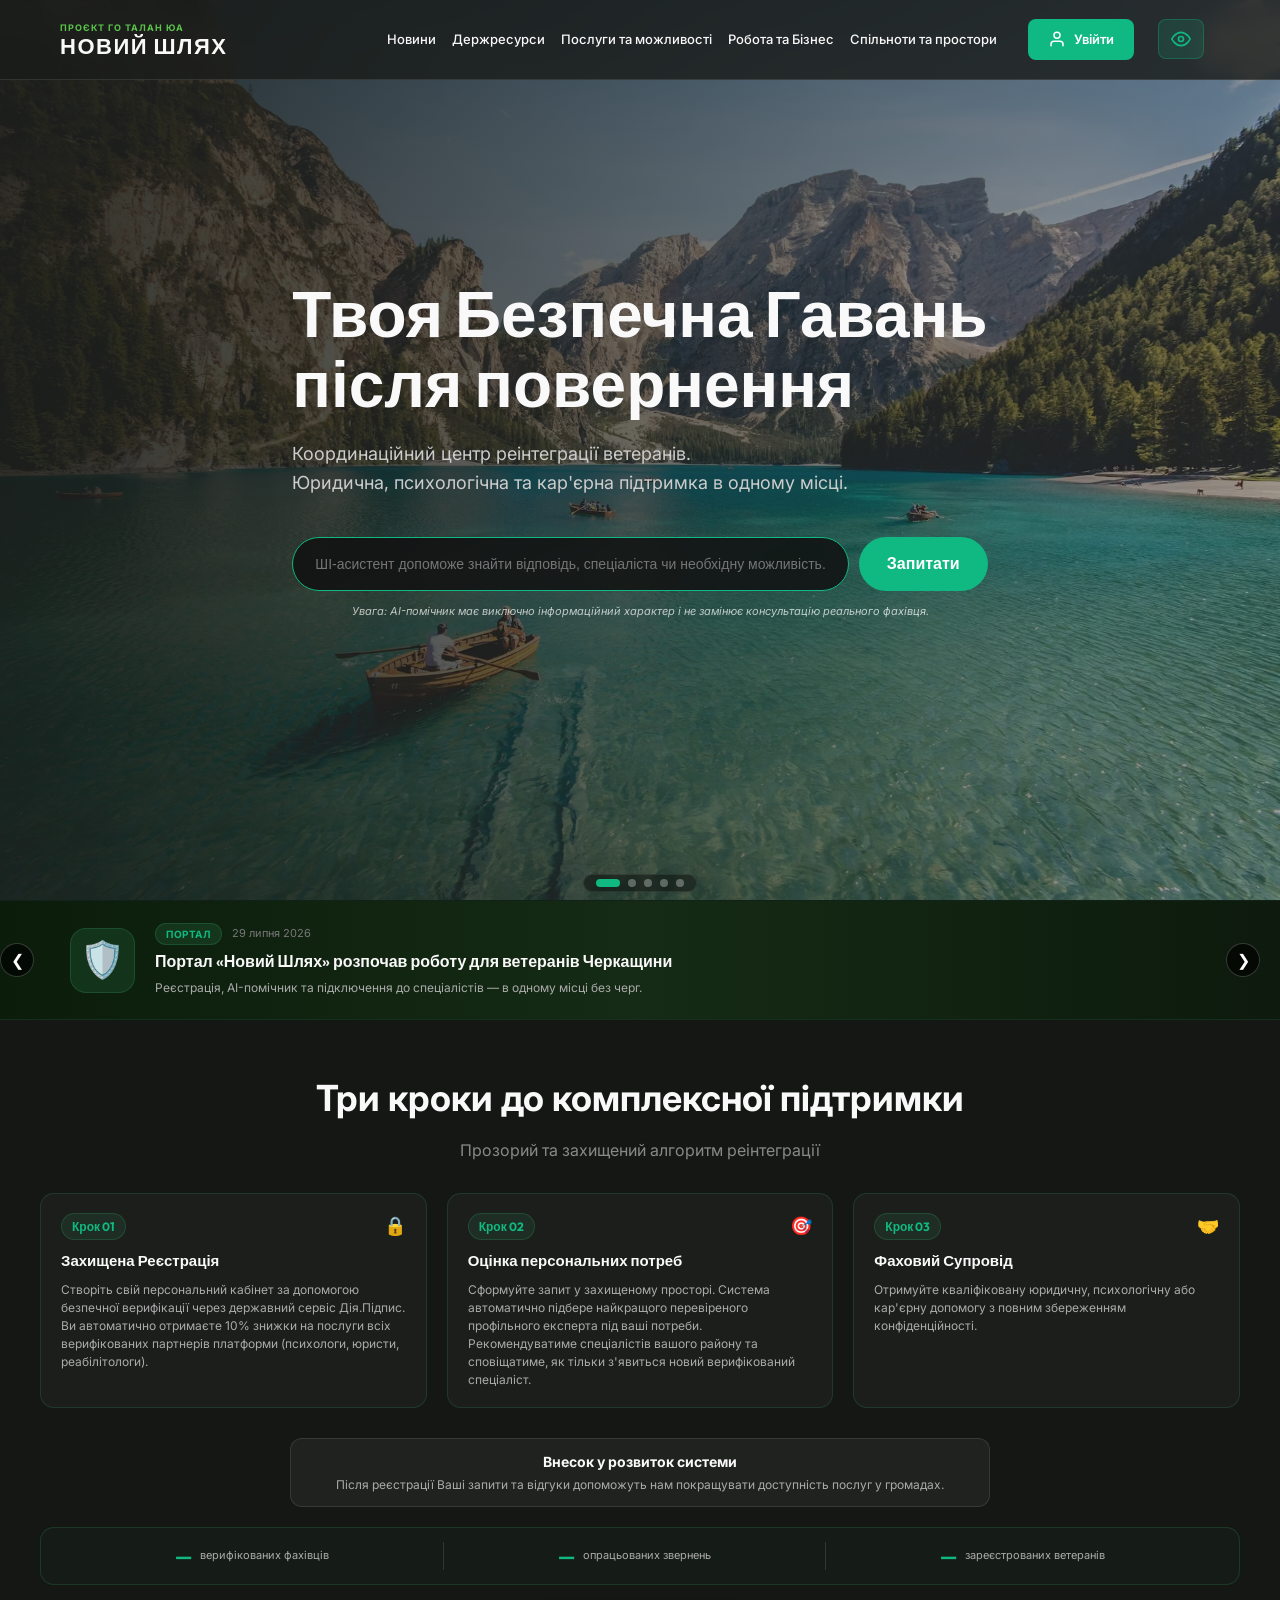
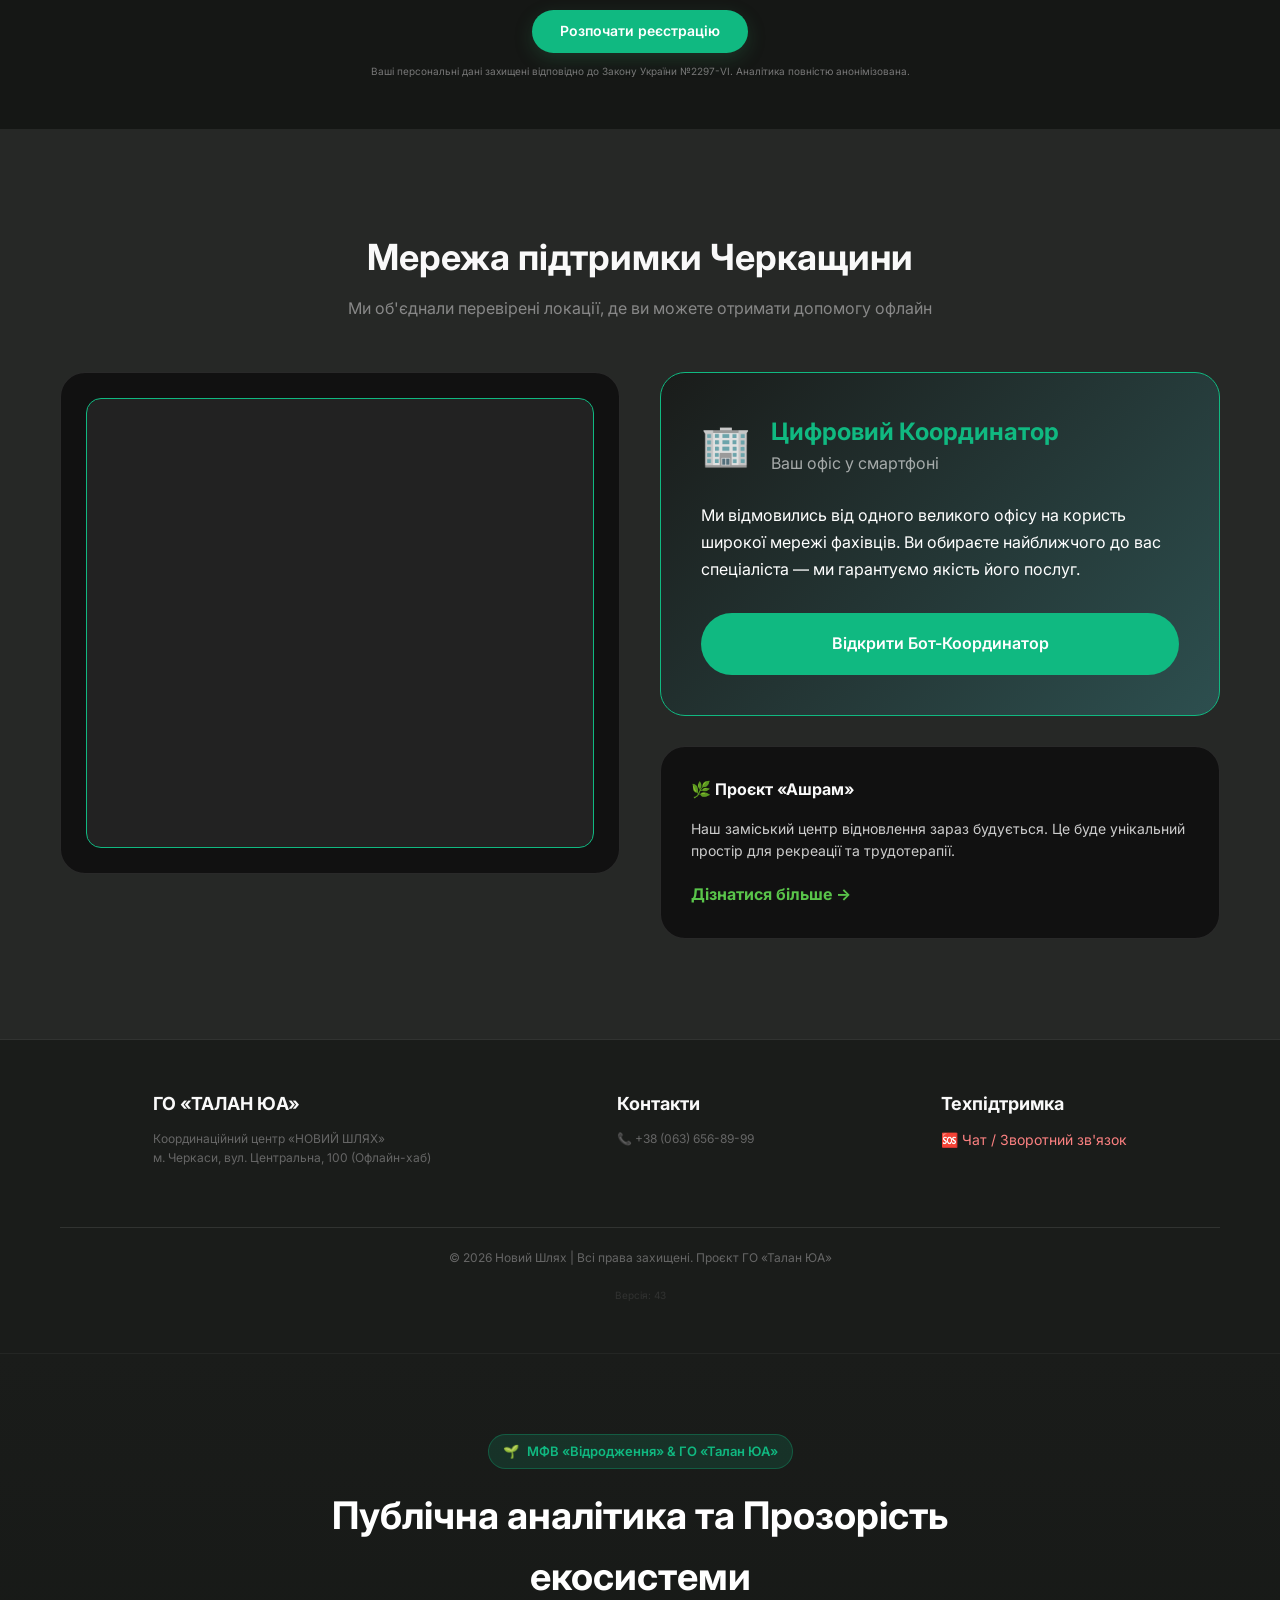
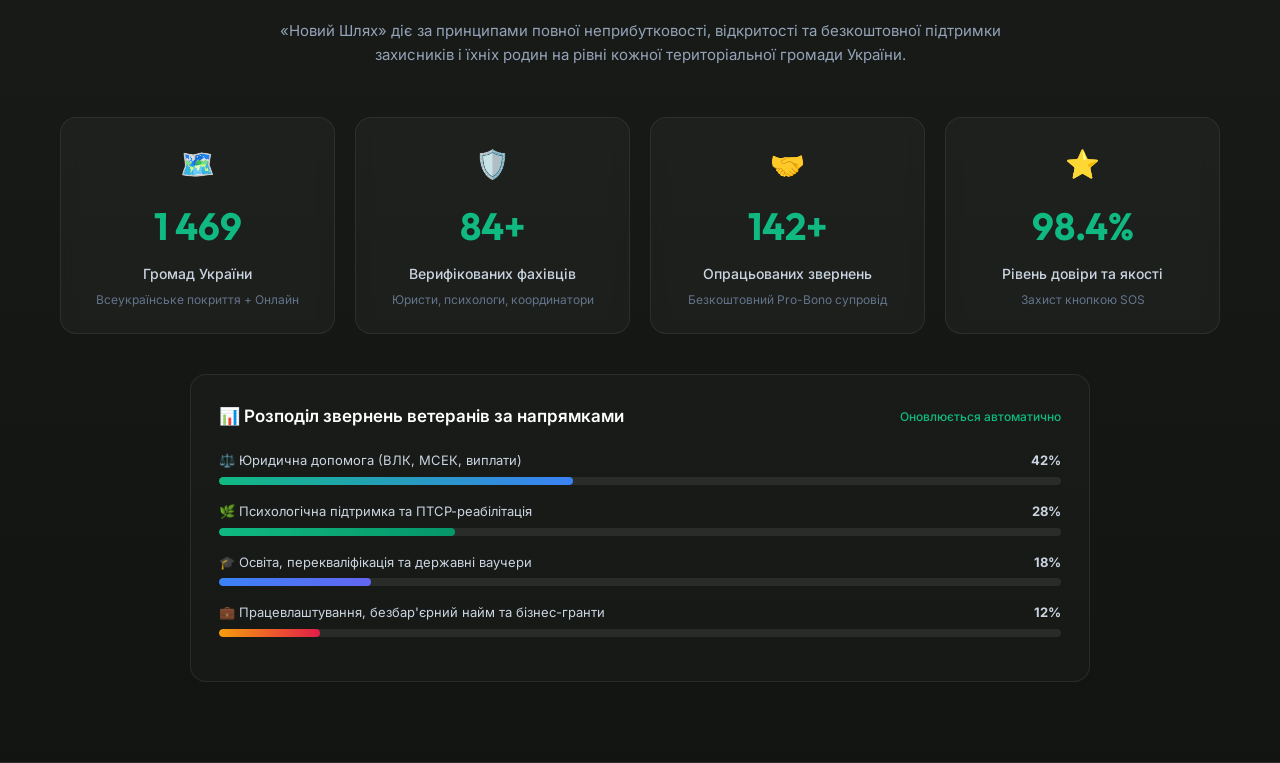
==== commit 72823512: "feat(crm): Stage III - Pro-bono partner workspace, Offer/Accept cascade, Diia KEP and Public Renaiss" ====
--- a/index.html
+++ b/index.html
@@ -930,6 +930,103 @@
         </div>
     </div>
 
+    <!-- ═══════════════════════════════════════════════════════════ -->
+    <!-- СЕКЦІЯ: ПУБЛІЧНИЙ ДАШБОРД ТА ПРОЗОРІСТЬ (МФВ «ВІДРОДЖЕННЯ»)   -->
+    <!-- ═══════════════════════════════════════════════════════════ -->
+    <section class="public-dashboard-section" id="donorDashboard">
+        <div class="container">
+            <div class="pdb-header">
+                <div class="pdb-donor-badge">
+                    <span>🌱</span>
+                    <span>МФВ «Відродження» & ГО «Талан ЮА»</span>
+                </div>
+                <h2 class="pdb-title">Публічна аналітика та Прозорість екосистеми</h2>
+                <p class="pdb-subtitle">
+                    «Новий Шлях» діє за принципами повної неприбутковості, відкритості та безкоштовної підтримки захисників і їхніх родин на рівні кожної територіальної громади України.
+                </p>
+            </div>
+
+            <!-- Метрики живої телеметрії -->
+            <div class="pdb-metrics-grid">
+                <div class="pdb-metric-card">
+                    <div class="pdb-metric-icon">🗺️</div>
+                    <div class="pdb-metric-num" id="pdbStatCommunities">1 469</div>
+                    <div class="pdb-metric-label">Громад України</div>
+                    <div class="pdb-metric-sub">Всеукраїнське покриття + Онлайн</div>
+                </div>
+
+                <div class="pdb-metric-card">
+                    <div class="pdb-metric-icon">🛡️</div>
+                    <div class="pdb-metric-num" id="pdbStatSpecialists">84+</div>
+                    <div class="pdb-metric-label">Верифікованих фахівців</div>
+                    <div class="pdb-metric-sub">Юристи, психологи, координатори</div>
+                </div>
+
+                <div class="pdb-metric-card">
+                    <div class="pdb-metric-icon">🤝</div>
+                    <div class="pdb-metric-num" id="pdbStatTickets">142+</div>
+                    <div class="pdb-metric-label">Опрацьованих звернень</div>
+                    <div class="pdb-metric-sub">Безкоштовний Pro-Bono супровід</div>
+                </div>
+
+                <div class="pdb-metric-card">
+                    <div class="pdb-metric-icon">⭐</div>
+                    <div class="pdb-metric-num" id="pdbStatSatisfaction">98.4%</div>
+                    <div class="pdb-metric-label">Рівень довіри та якості</div>
+                    <div class="pdb-metric-sub">Захист кнопкою SOS</div>
+                </div>
+            </div>
+
+            <!-- Розподіл реального попиту на допомогу -->
+            <div class="pdb-demand-box">
+                <div class="pdb-demand-header">
+                    <h4>📊 Розподіл звернень ветеранів за напрямками</h4>
+                    <span style="font-size: 12px; color: #10B981; font-weight: 500;">Оновлюється автоматично</span>
+                </div>
+
+                <div class="pdb-bar-row">
+                    <div class="pdb-bar-label">
+                        <span>⚖️ Юридична допомога (ВЛК, МСЕК, виплати)</span>
+                        <b>42%</b>
+                    </div>
+                    <div class="pdb-bar-track">
+                        <div class="pdb-bar-fill" style="width: 42%;"></div>
+                    </div>
+                </div>
+
+                <div class="pdb-bar-row">
+                    <div class="pdb-bar-label">
+                        <span>🌿 Психологічна підтримка та ПТСР-реабілітація</span>
+                        <b>28%</b>
+                    </div>
+                    <div class="pdb-bar-track">
+                        <div class="pdb-bar-fill" style="width: 28%; background: linear-gradient(90deg, #10B981, #059669);"></div>
+                    </div>
+                </div>
+
+                <div class="pdb-bar-row">
+                    <div class="pdb-bar-label">
+                        <span>🎓 Освіта, перекваліфікація та державні ваучери</span>
+                        <b>18%</b>
+                    </div>
+                    <div class="pdb-bar-track">
+                        <div class="pdb-bar-fill" style="width: 18%; background: linear-gradient(90deg, #3B82F6, #6366F1);"></div>
+                    </div>
+                </div>
+
+                <div class="pdb-bar-row">
+                    <div class="pdb-bar-label">
+                        <span>💼 Працевлаштування, безбар'єрний найм та бізнес-гранти</span>
+                        <b>12%</b>
+                    </div>
+                    <div class="pdb-bar-track">
+                        <div class="pdb-bar-fill" style="width: 12%; background: linear-gradient(90deg, #F59E0B, #E11D48);"></div>
+                    </div>
+                </div>
+            </div>
+        </div>
+    </section>
+
     <!-- Scripts -->
     <script src="soft_gate.js?v=46"></script>
     <script src="auth_session.js?v=46"></script>
--- a/style.css
+++ b/style.css
@@ -1188,3 +1188,145 @@
         display: block;
     } */
 }
+
+/* ═══════════════════════════════════════════════════════════════════
+   ПУБЛІЧНИЙ ДАШБОРД ПРОЗОРОСТІ (МФВ «ВІДРОДЖЕННЯ» / ГО «ТАЛАН ЮА»)
+   ═══════════════════════════════════════════════════════════════════ */
+.public-dashboard-section {
+    padding: 80px 0;
+    background: linear-gradient(180deg, #1A1C1A 0%, #111411 100%);
+    border-top: 1px solid rgba(255, 255, 255, 0.08);
+    border-bottom: 1px solid rgba(255, 255, 255, 0.08);
+}
+
+.pdb-header {
+    text-align: center;
+    max-width: 800px;
+    margin: 0 auto 50px auto;
+}
+
+.pdb-donor-badge {
+    display: inline-flex;
+    align-items: center;
+    gap: 8px;
+    background: rgba(16, 185, 129, 0.15);
+    border: 1px solid rgba(16, 185, 129, 0.3);
+    color: #10B981;
+    padding: 6px 14px;
+    border-radius: 20px;
+    font-size: 13px;
+    font-weight: 600;
+    margin-bottom: 16px;
+}
+
+.pdb-title {
+    font-size: clamp(26px, 4vw, 38px);
+    font-weight: 700;
+    color: #fff;
+    margin-bottom: 12px;
+}
+
+.pdb-subtitle {
+    font-size: 15px;
+    color: #94A3B8;
+    line-height: 1.6;
+}
+
+.pdb-metrics-grid {
+    display: grid;
+    grid-template-columns: repeat(auto-fit, minmax(240px, 1fr));
+    gap: 20px;
+    margin-bottom: 40px;
+}
+
+.pdb-metric-card {
+    background: rgba(255, 255, 255, 0.03);
+    border: 1px solid rgba(255, 255, 255, 0.08);
+    border-radius: 16px;
+    padding: 24px;
+    text-align: center;
+    transition: transform 0.2s ease, border-color 0.2s ease;
+    backdrop-filter: blur(8px);
+}
+
+.pdb-metric-card:hover {
+    transform: translateY(-4px);
+    border-color: rgba(16, 185, 129, 0.4);
+}
+
+.pdb-metric-icon {
+    font-size: 28px;
+    margin-bottom: 10px;
+}
+
+.pdb-metric-num {
+    font-size: 38px;
+    font-weight: 700;
+    color: #10B981;
+    font-family: 'Outfit', sans-serif;
+    margin-bottom: 6px;
+}
+
+.pdb-metric-label {
+    font-size: 14px;
+    color: #CBD5E1;
+    font-weight: 500;
+}
+
+.pdb-metric-sub {
+    font-size: 12px;
+    color: #64748B;
+    margin-top: 4px;
+}
+
+.pdb-demand-box {
+    background: rgba(255, 255, 255, 0.02);
+    border: 1px solid rgba(255, 255, 255, 0.08);
+    border-radius: 16px;
+    padding: 28px;
+    max-width: 900px;
+    margin: 0 auto;
+}
+
+.pdb-demand-header {
+    display: flex;
+    justify-content: space-between;
+    align-items: center;
+    margin-bottom: 20px;
+    flex-wrap: wrap;
+    gap: 10px;
+}
+
+.pdb-demand-header h4 {
+    font-size: 17px;
+    font-weight: 600;
+    color: #fff;
+    margin: 0;
+}
+
+.pdb-bar-row {
+    margin-bottom: 16px;
+}
+
+.pdb-bar-label {
+    display: flex;
+    justify-content: space-between;
+    font-size: 13px;
+    color: #CBD5E1;
+    margin-bottom: 6px;
+}
+
+.pdb-bar-track {
+    background: rgba(255, 255, 255, 0.08);
+    height: 8px;
+    border-radius: 4px;
+    overflow: hidden;
+}
+
+.pdb-bar-fill {
+    height: 100%;
+    background: linear-gradient(90deg, #10B981, #3B82F6);
+    border-radius: 4px;
+    transition: width 1s ease-in-out;
+}
+
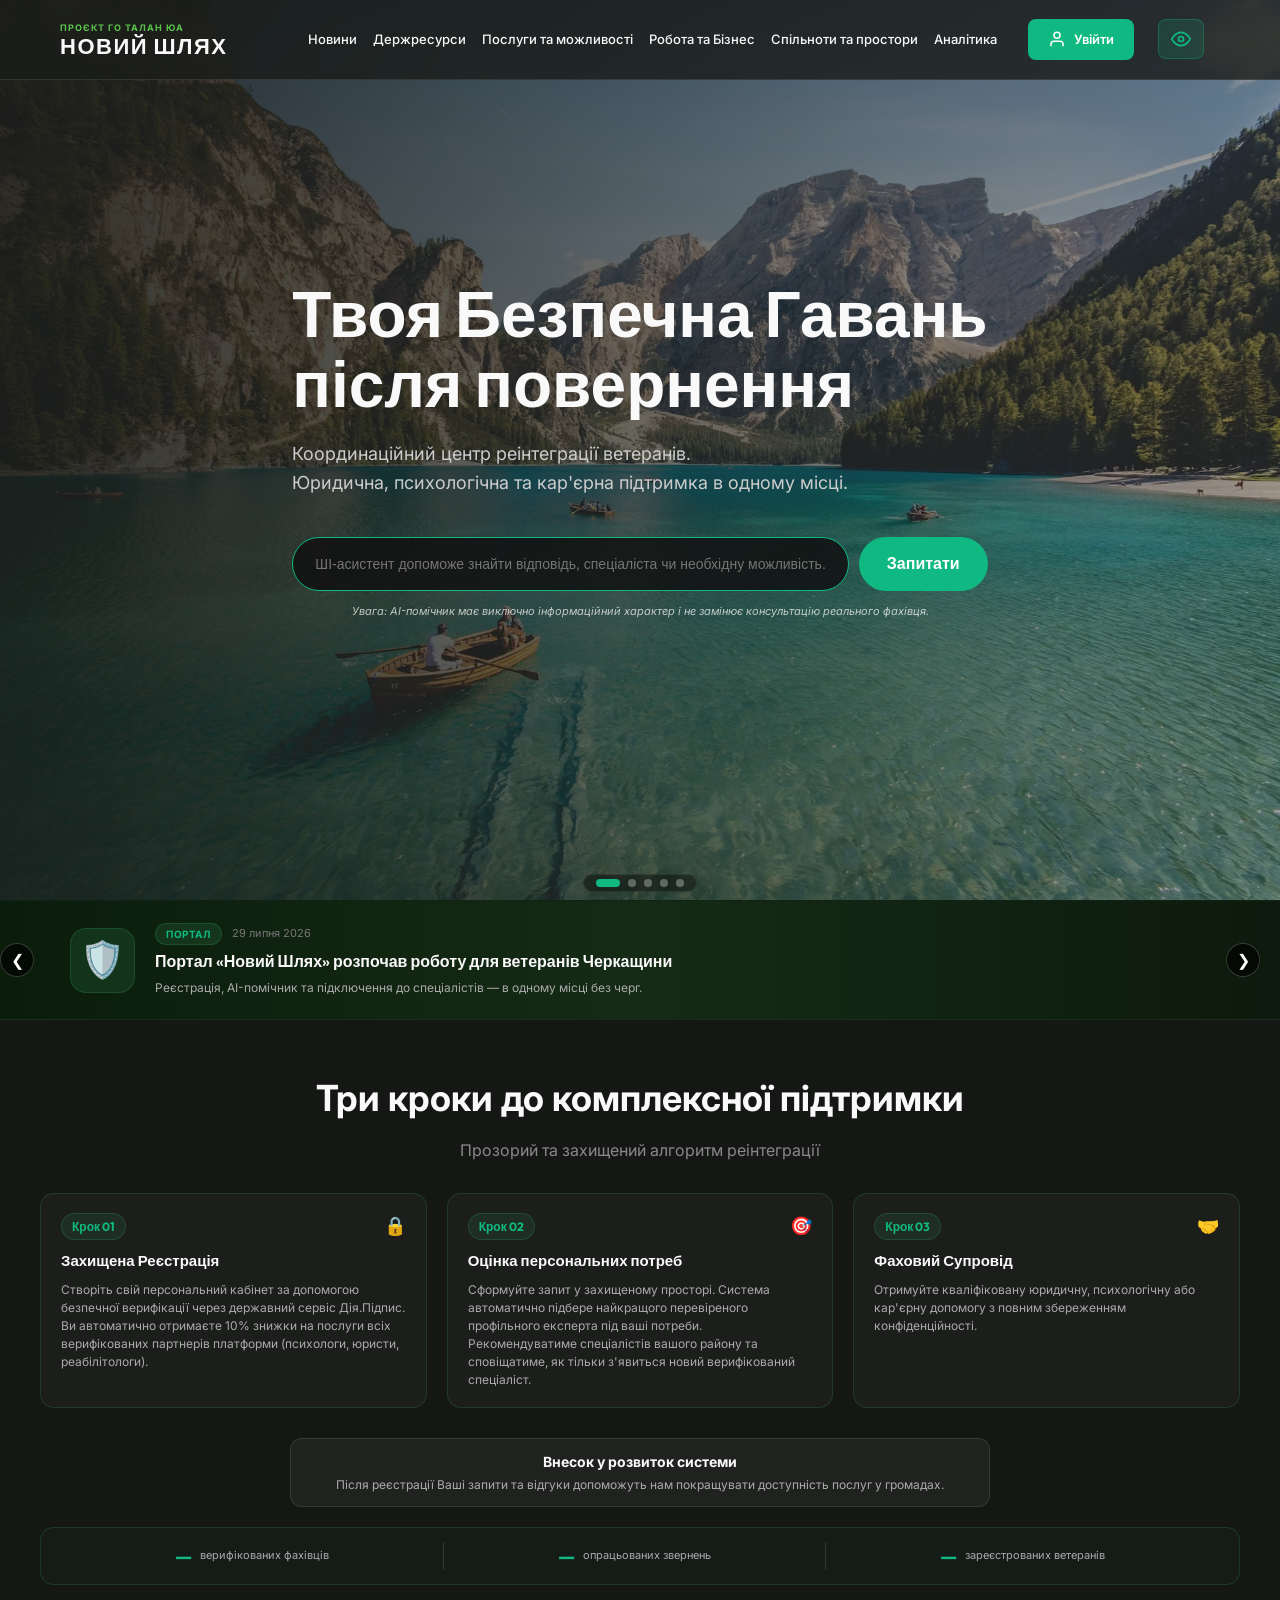
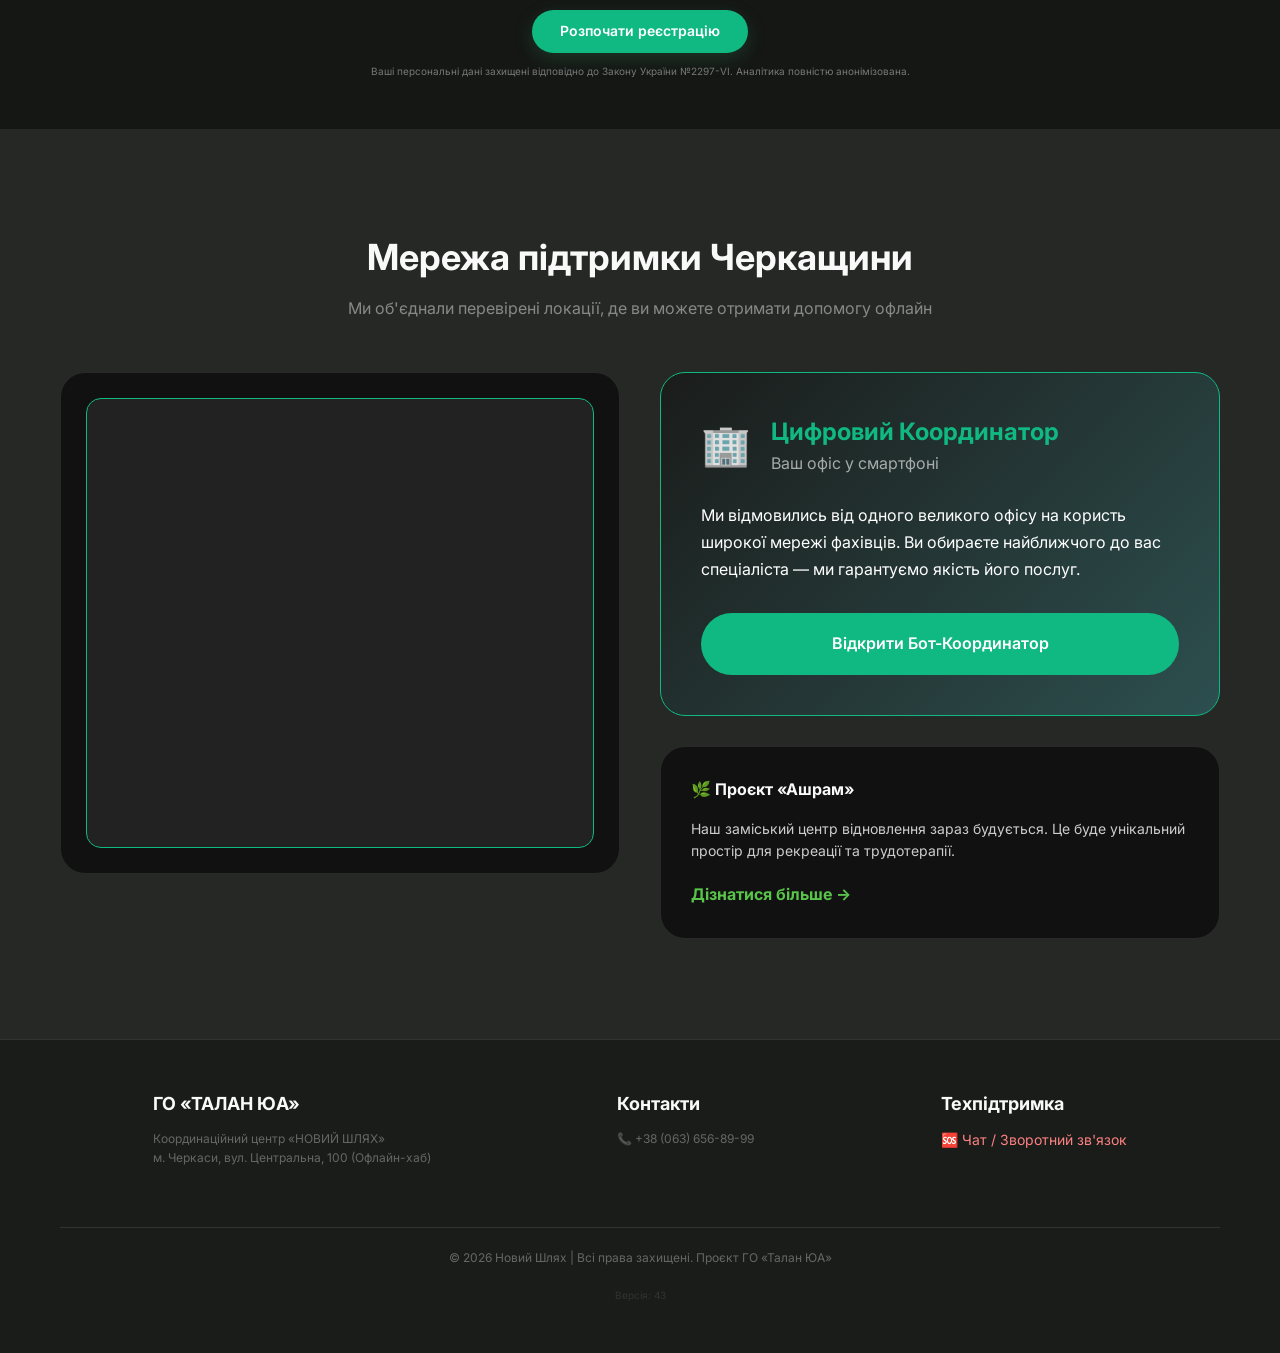
==== commit 47841bc8: "feat(analytics): Move donor public dashboard to dedicated /analytics.html with global header navigat" ====
--- a/index.html
+++ b/index.html
@@ -106,6 +106,7 @@
                     <a href="catalog.html">Послуги та можливості</a>
                     <a href="employers.html">Робота та Бізнес</a>
                     <a href="communities.html">Спільноти та простори</a>
+                    <a href="analytics.html">Аналітика</a>
                 </div>
                 <!-- Єдина кнопка входу (Single Gateway) -->
                 <a id="nav-cabinet-btn" href="my.html" class="btn-primary" style="margin-left: 15px; border-radius: 8px; font-weight: 600; display: flex; align-items: center; gap: 8px; padding: 10px 20px;">
@@ -930,103 +931,6 @@
         </div>
     </div>
 
-    <!-- ═══════════════════════════════════════════════════════════ -->
-    <!-- СЕКЦІЯ: ПУБЛІЧНИЙ ДАШБОРД ТА ПРОЗОРІСТЬ (МФВ «ВІДРОДЖЕННЯ»)   -->
-    <!-- ═══════════════════════════════════════════════════════════ -->
-    <section class="public-dashboard-section" id="donorDashboard">
-        <div class="container">
-            <div class="pdb-header">
-                <div class="pdb-donor-badge">
-                    <span>🌱</span>
-                    <span>МФВ «Відродження» & ГО «Талан ЮА»</span>
-                </div>
-                <h2 class="pdb-title">Публічна аналітика та Прозорість екосистеми</h2>
-                <p class="pdb-subtitle">
-                    «Новий Шлях» діє за принципами повної неприбутковості, відкритості та безкоштовної підтримки захисників і їхніх родин на рівні кожної територіальної громади України.
-                </p>
-            </div>
-
-            <!-- Метрики живої телеметрії -->
-            <div class="pdb-metrics-grid">
-                <div class="pdb-metric-card">
-                    <div class="pdb-metric-icon">🗺️</div>
-                    <div class="pdb-metric-num" id="pdbStatCommunities">1 469</div>
-                    <div class="pdb-metric-label">Громад України</div>
-                    <div class="pdb-metric-sub">Всеукраїнське покриття + Онлайн</div>
-                </div>
-
-                <div class="pdb-metric-card">
-                    <div class="pdb-metric-icon">🛡️</div>
-                    <div class="pdb-metric-num" id="pdbStatSpecialists">84+</div>
-                    <div class="pdb-metric-label">Верифікованих фахівців</div>
-                    <div class="pdb-metric-sub">Юристи, психологи, координатори</div>
-                </div>
-
-                <div class="pdb-metric-card">
-                    <div class="pdb-metric-icon">🤝</div>
-                    <div class="pdb-metric-num" id="pdbStatTickets">142+</div>
-                    <div class="pdb-metric-label">Опрацьованих звернень</div>
-                    <div class="pdb-metric-sub">Безкоштовний Pro-Bono супровід</div>
-                </div>
-
-                <div class="pdb-metric-card">
-                    <div class="pdb-metric-icon">⭐</div>
-                    <div class="pdb-metric-num" id="pdbStatSatisfaction">98.4%</div>
-                    <div class="pdb-metric-label">Рівень довіри та якості</div>
-                    <div class="pdb-metric-sub">Захист кнопкою SOS</div>
-                </div>
-            </div>
-
-            <!-- Розподіл реального попиту на допомогу -->
-            <div class="pdb-demand-box">
-                <div class="pdb-demand-header">
-                    <h4>📊 Розподіл звернень ветеранів за напрямками</h4>
-                    <span style="font-size: 12px; color: #10B981; font-weight: 500;">Оновлюється автоматично</span>
-                </div>
-
-                <div class="pdb-bar-row">
-                    <div class="pdb-bar-label">
-                        <span>⚖️ Юридична допомога (ВЛК, МСЕК, виплати)</span>
-                        <b>42%</b>
-                    </div>
-                    <div class="pdb-bar-track">
-                        <div class="pdb-bar-fill" style="width: 42%;"></div>
-                    </div>
-                </div>
-
-                <div class="pdb-bar-row">
-                    <div class="pdb-bar-label">
-                        <span>🌿 Психологічна підтримка та ПТСР-реабілітація</span>
-                        <b>28%</b>
-                    </div>
-                    <div class="pdb-bar-track">
-                        <div class="pdb-bar-fill" style="width: 28%; background: linear-gradient(90deg, #10B981, #059669);"></div>
-                    </div>
-                </div>
-
-                <div class="pdb-bar-row">
-                    <div class="pdb-bar-label">
-                        <span>🎓 Освіта, перекваліфікація та державні ваучери</span>
-                        <b>18%</b>
-                    </div>
-                    <div class="pdb-bar-track">
-                        <div class="pdb-bar-fill" style="width: 18%; background: linear-gradient(90deg, #3B82F6, #6366F1);"></div>
-                    </div>
-                </div>
-
-                <div class="pdb-bar-row">
-                    <div class="pdb-bar-label">
-                        <span>💼 Працевлаштування, безбар'єрний найм та бізнес-гранти</span>
-                        <b>12%</b>
-                    </div>
-                    <div class="pdb-bar-track">
-                        <div class="pdb-bar-fill" style="width: 12%; background: linear-gradient(90deg, #F59E0B, #E11D48);"></div>
-                    </div>
-                </div>
-            </div>
-        </div>
-    </section>
-
     <!-- Scripts -->
     <script src="soft_gate.js?v=46"></script>
     <script src="auth_session.js?v=46"></script>
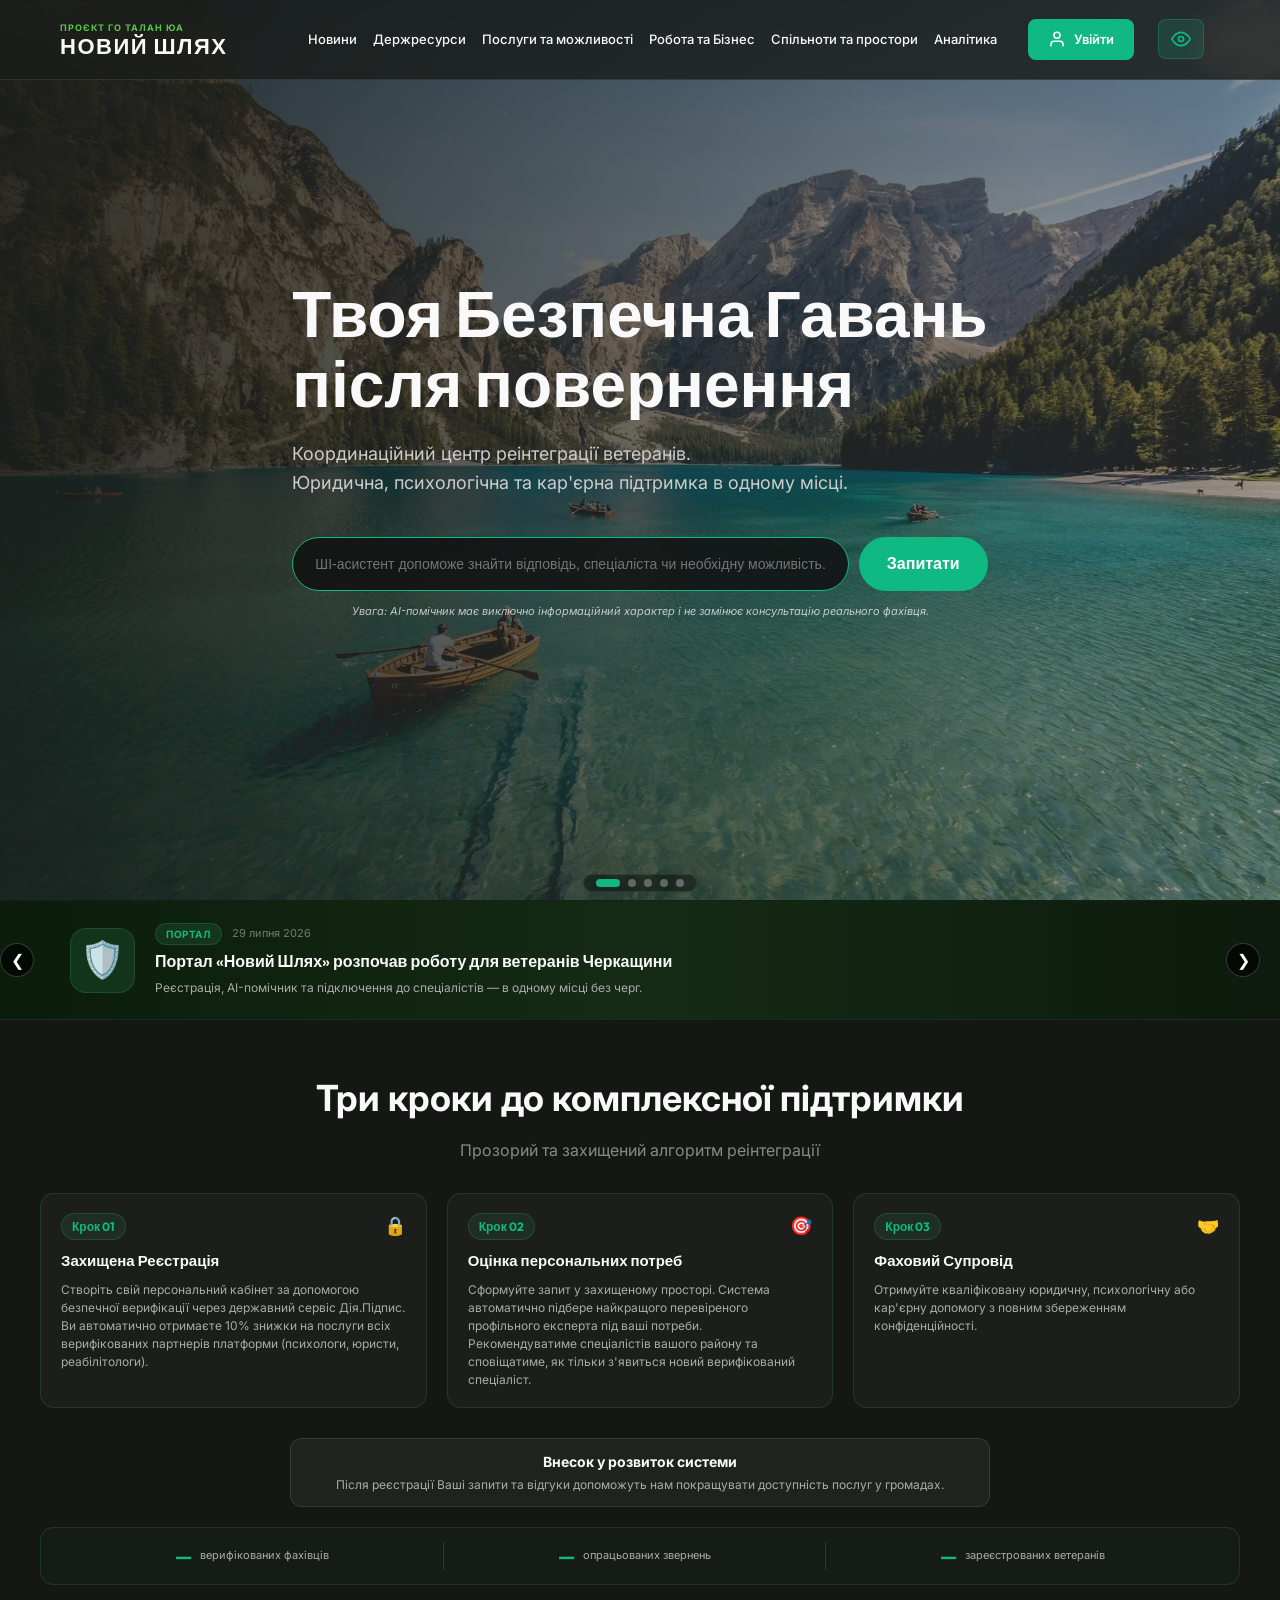
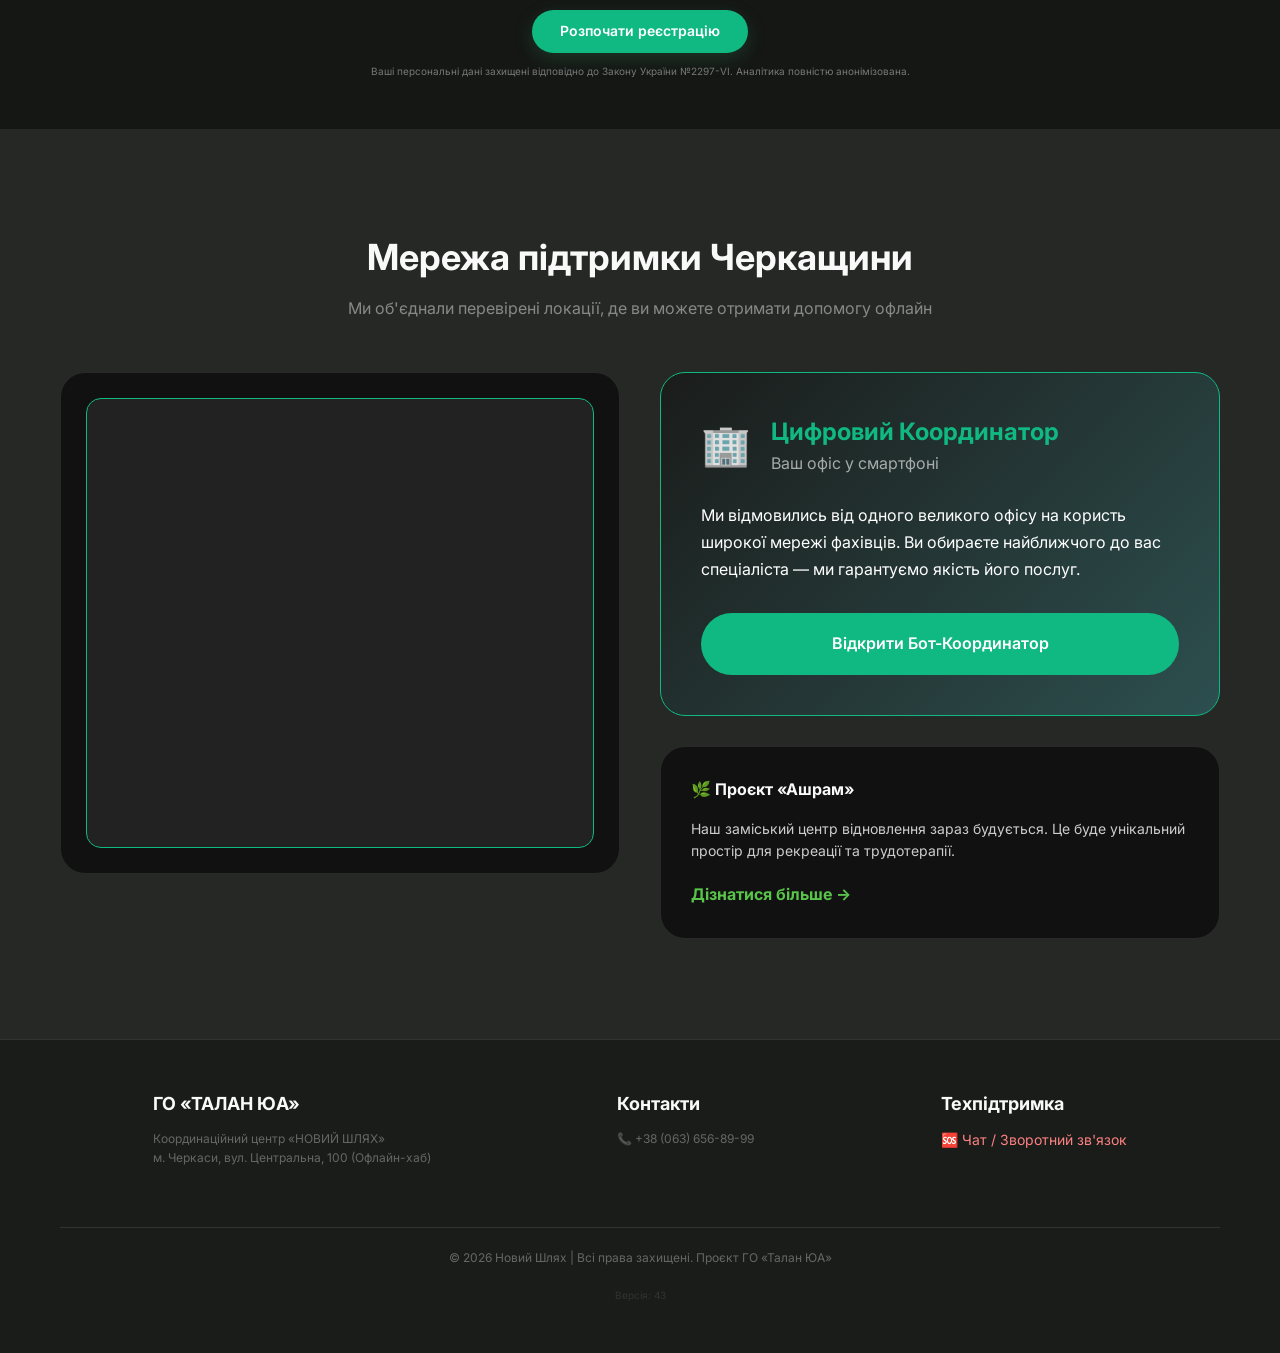
==== commit aa3fbedb: "feat(cabinet): unify client cabinet and enforce soft-gate lock for guests" ====
--- a/index.html
+++ b/index.html
@@ -20,6 +20,7 @@
     <link rel="stylesheet" href="style.css?v=46">
     <link rel="stylesheet" href="soft_gate.css?v=46">
     <link rel="stylesheet" href="accessibility.css?v=46">
+    <link rel="stylesheet" href="demo_switcher.css?v=46">
     <!-- Leaflet CSS for Map -->
     <link rel="stylesheet" href="https://unpkg.com/leaflet@1.9.4/dist/leaflet.css" />
 
@@ -936,6 +937,7 @@
     <script src="auth_session.js?v=46"></script>
     <script src="main.js?v=46"></script>
     <script src="accessibility.js?v=46"></script>
+    <script src="demo_switcher.js?v=46"></script>
     <script>
         const webapp = window.Telegram ? window.Telegram.WebApp : null;
         if (webapp) {
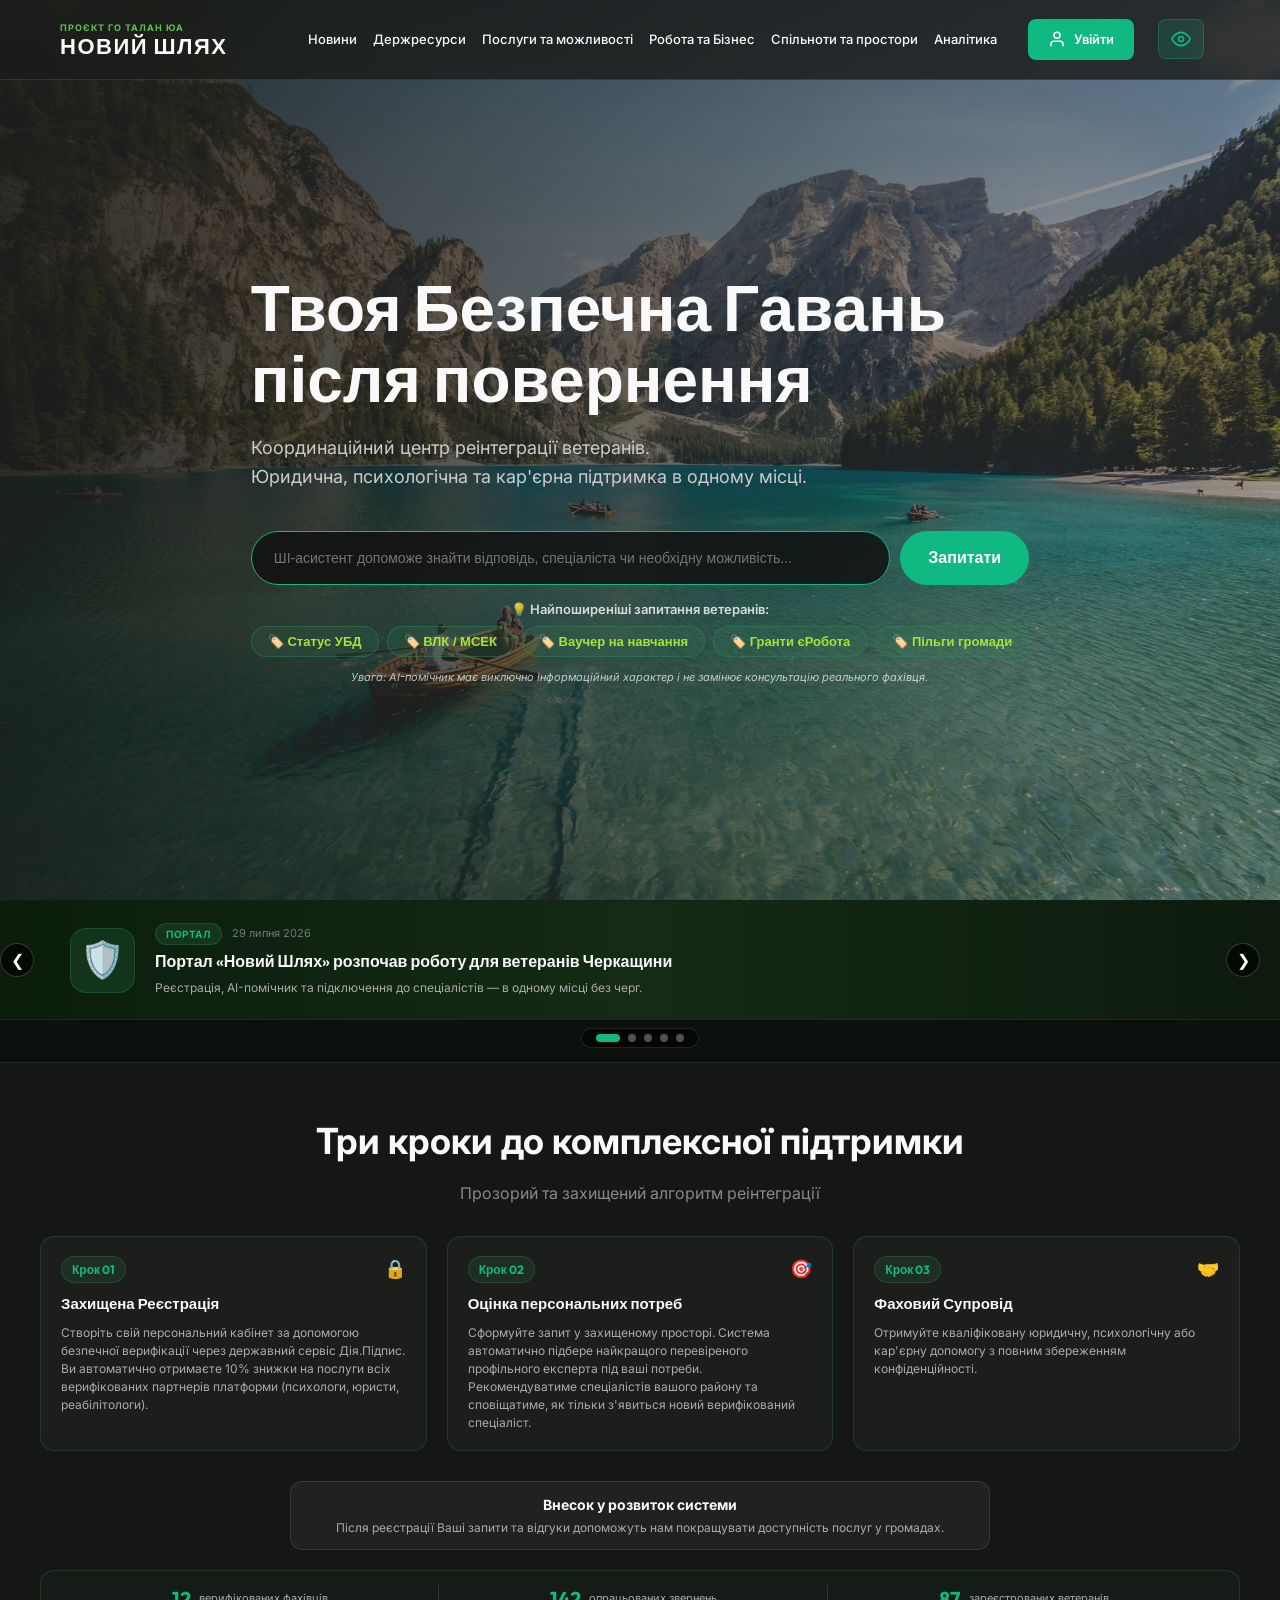
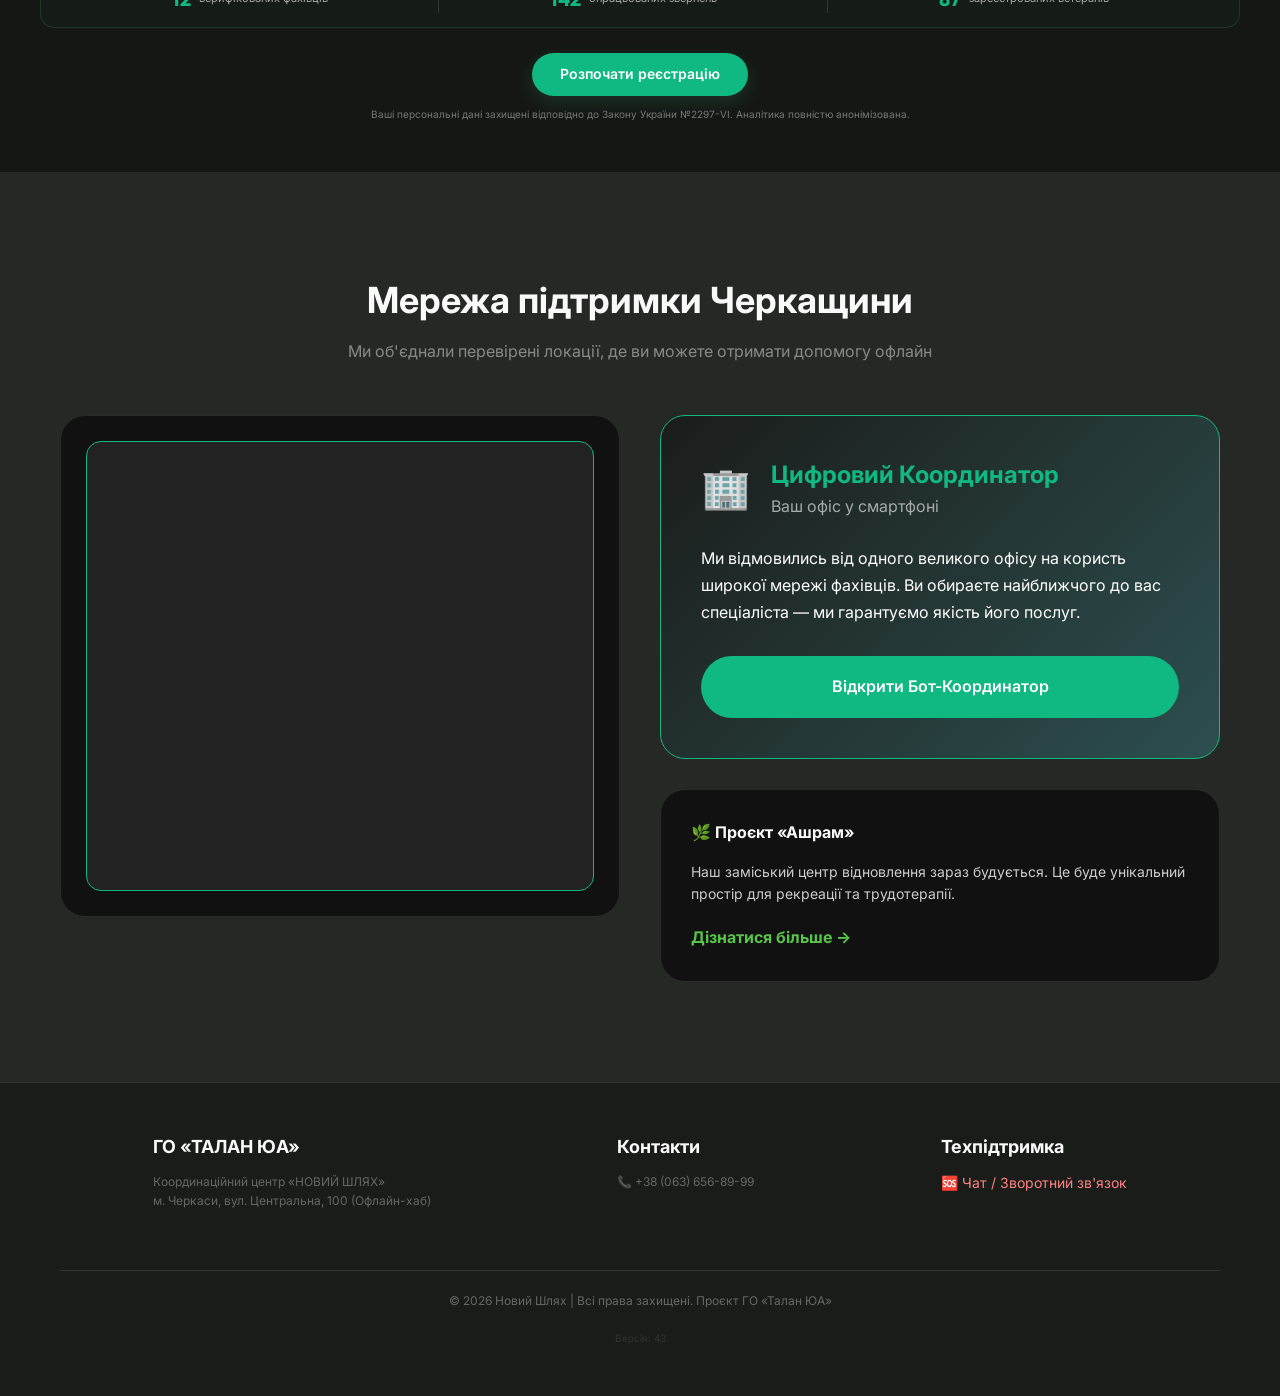
==== commit 75da9e58: "feat: інтеграція живого ШІ-асистента OpenAI GPT-4o-mini, нормативної бази ветеранського супроводу та" ====
--- a/index.html
+++ b/index.html
@@ -168,9 +168,20 @@
                         <input type="text" id="aiSearchInput" placeholder="ШІ-асистент допоможе знайти відповідь, спеціаліста чи необхідну можливість..." style="flex: 1; min-width: 260px; padding: 16px 22px; border-radius: 50px; border: 1px solid var(--primary-green); background: rgba(17, 17, 17, 0.85); backdrop-filter: blur(10px); color: white; font-size: 14px; outline: none;">
                         <button id="aiSearchBtn" class="btn-primary" style="padding: 0 28px; height: 54px; border: none; border-radius: 50px; cursor: pointer; font-size: 16px;">Запитати</button>
                     </div>
+
+                    <!-- Швидкі підказки для Гостя (Prompt Chips) -->
+                    <div style="font-size: 13px; font-weight: 600; color: rgba(255,255,255,0.8); margin-top: 14px; margin-bottom: 6px;">💡 Найпоширеніші запитання ветеранів:</div>
+                    <div class="ai-prompt-chips" style="display: flex; flex-wrap: wrap; gap: 8px; justify-content: center; margin-bottom: 12px;">
+                        <button type="button" class="ai-chip-btn" onclick="applyHeroPrompt('Як отримати статус УБД?')" style="background: rgba(46, 139, 87, 0.15); border: 1px solid rgba(46, 139, 87, 0.4); color: #a3e635; padding: 6px 14px; border-radius: 20px; font-size: 12px; cursor: pointer; transition: all 0.2s;">🏷️ Статус УБД</button>
+                        <button type="button" class="ai-chip-btn" onclick="applyHeroPrompt('Оскарження висновку ВЛК та оцінка втрати працездатності')" style="background: rgba(46, 139, 87, 0.15); border: 1px solid rgba(46, 139, 87, 0.4); color: #a3e635; padding: 6px 14px; border-radius: 20px; font-size: 12px; cursor: pointer; transition: all 0.2s;">🏷️ ВЛК / МСЕК</button>
+                        <button type="button" class="ai-chip-btn" onclick="applyHeroPrompt('Державний ваучер на навчання для ветеранів')" style="background: rgba(46, 139, 87, 0.15); border: 1px solid rgba(46, 139, 87, 0.4); color: #a3e635; padding: 6px 14px; border-radius: 20px; font-size: 12px; cursor: pointer; transition: all 0.2s;">🏷️ Ваучер на навчання</button>
+                        <button type="button" class="ai-chip-btn" onclick="applyHeroPrompt('Грант на бізнес для ветеранів єРобота')" style="background: rgba(46, 139, 87, 0.15); border: 1px solid rgba(46, 139, 87, 0.4); color: #a3e635; padding: 6px 14px; border-radius: 20px; font-size: 12px; cursor: pointer; transition: all 0.2s;">🏷️ Гранти єРобота</button>
+                        <button type="button" class="ai-chip-btn" onclick="applyHeroPrompt('Які муніципальні пільги діють у моїй громаді?')" style="background: rgba(46, 139, 87, 0.15); border: 1px solid rgba(46, 139, 87, 0.4); color: #a3e635; padding: 6px 14px; border-radius: 20px; font-size: 12px; cursor: pointer; transition: all 0.2s;">🏷️ Пільги громади</button>
+                    </div>
+
                     <span style="font-size: 11px; color: rgba(255, 255, 255, 0.7); display: block; font-style: italic; text-align: center;">Увага: AI-помічник має виключно інформаційний характер і не замінює консультацію реального фахівця.</span>
 
-                    <div id="aiSearchResponse" class="ai-response-area" style="margin-top: 20px; text-align: left; background: rgba(21, 23, 21, 0.95); backdrop-filter: blur(15px); border: 1px solid var(--glass-border); border-radius: 20px; padding: 20px; display: none;">
+                    <div id="aiSearchResponse" class="ai-response-area" style="margin-top: 20px; text-align: left; background: rgba(21, 23, 21, 0.96); backdrop-filter: blur(20px); border: 1px solid rgba(46, 139, 87, 0.5); border-radius: 20px; padding: 22px; display: none; position: relative; z-index: 100; box-shadow: 0 15px 35px rgba(0,0,0,0.6);">
                         <!-- Тут з'являтиметься відповідь -->
                     </div>
                 </div>
@@ -380,13 +391,23 @@
 
             </div><!-- /ns-track -->
         </div>
-
-        <!-- Нижня горизонтальна панель крапок (Pagination Dots) -->
+    </div>
+
+    <!-- Нижня горизонтальна панель крапок (Pagination Dots) -->
+    <div id="news-slider-dots-wrapper" style="
+        background: #0d110d;
+        padding: 8px 0 14px;
+        display: flex;
+        justify-content: center;
+        align-items: center;
+        border-bottom: 1px solid rgba(46,139,87,0.25);
+        position: relative;
+        z-index: 5;
+    ">
         <div id="ns-dots" style="
-            position: absolute; bottom: 8px; left: 50%; transform: translateX(-50%);
-            display: flex; gap: 8px; align-items: center; z-index: 10;
-            background: rgba(0,0,0,0.4); padding: 4px 12px; border-radius: 50px;
-            backdrop-filter: blur(4px); border: 1px solid rgba(255,255,255,0.08);
+            display: flex; gap: 8px; align-items: center;
+            background: rgba(0,0,0,0.6); padding: 5px 14px; border-radius: 50px;
+            backdrop-filter: blur(6px); border: 1px solid rgba(255,255,255,0.12);
         "></div>
     </div>
 
@@ -615,7 +636,6 @@
         <!-- Перенесено в локації -->
     </section>
 
-
     <!-- БЛОК: Локація та Партнери -->
     <footer class="footer">
         <div class="container">
@@ -933,11 +953,11 @@
     </div>
 
     <!-- Scripts -->
-    <script src="soft_gate.js?v=46"></script>
-    <script src="auth_session.js?v=46"></script>
-    <script src="main.js?v=46"></script>
-    <script src="accessibility.js?v=46"></script>
-    <script src="demo_switcher.js?v=46"></script>
+    <script src="soft_gate.js?v=50"></script>
+    <script src="auth_session.js?v=50"></script>
+    <script src="main.js?v=50"></script>
+    <script src="accessibility.js?v=50"></script>
+    <script src="demo_switcher.js?v=50"></script>
     <script>
         const webapp = window.Telegram ? window.Telegram.WebApp : null;
         if (webapp) {
--- a/style.css
+++ b/style.css
@@ -10,6 +10,11 @@
     --glass-border: rgba(255, 255, 255, 0.1);
 }
 
+select option {
+    background-color: #0F172A !important;
+    color: #F8FAFC !important;
+}
+
 * {
     margin: 0;
     padding: 0;
@@ -165,7 +170,8 @@
 
 /* Hero Section */
 .hero {
-    height: 100vh;
+    min-height: 100vh;
+    padding: 120px 0 60px;
     display: flex;
     align-items: center;
     position: relative;
@@ -222,6 +228,28 @@
     border-radius: 50px;
     font-weight: 600;
     transition: 0.3s;
+}
+
+.ai-chip-btn {
+    background: rgba(46, 139, 87, 0.15) !important;
+    border: 1.5px solid rgba(46, 139, 87, 0.45) !important;
+    color: #a3e635 !important;
+    padding: 7px 16px !important;
+    border-radius: 20px !important;
+    font-size: 13px !important;
+    font-weight: 600 !important;
+    cursor: pointer !important;
+    transition: all 0.25s ease !important;
+    position: relative !important;
+    z-index: 10 !important;
+}
+
+.ai-chip-btn:hover {
+    background: rgba(46, 139, 87, 0.45) !important;
+    border-color: #a3e635 !important;
+    color: #ffffff !important;
+    transform: translateY(-2px) scale(1.03) !important;
+    box-shadow: 0 4px 14px rgba(46, 139, 87, 0.4) !important;
 }
 
 /* Common Layout Elements */
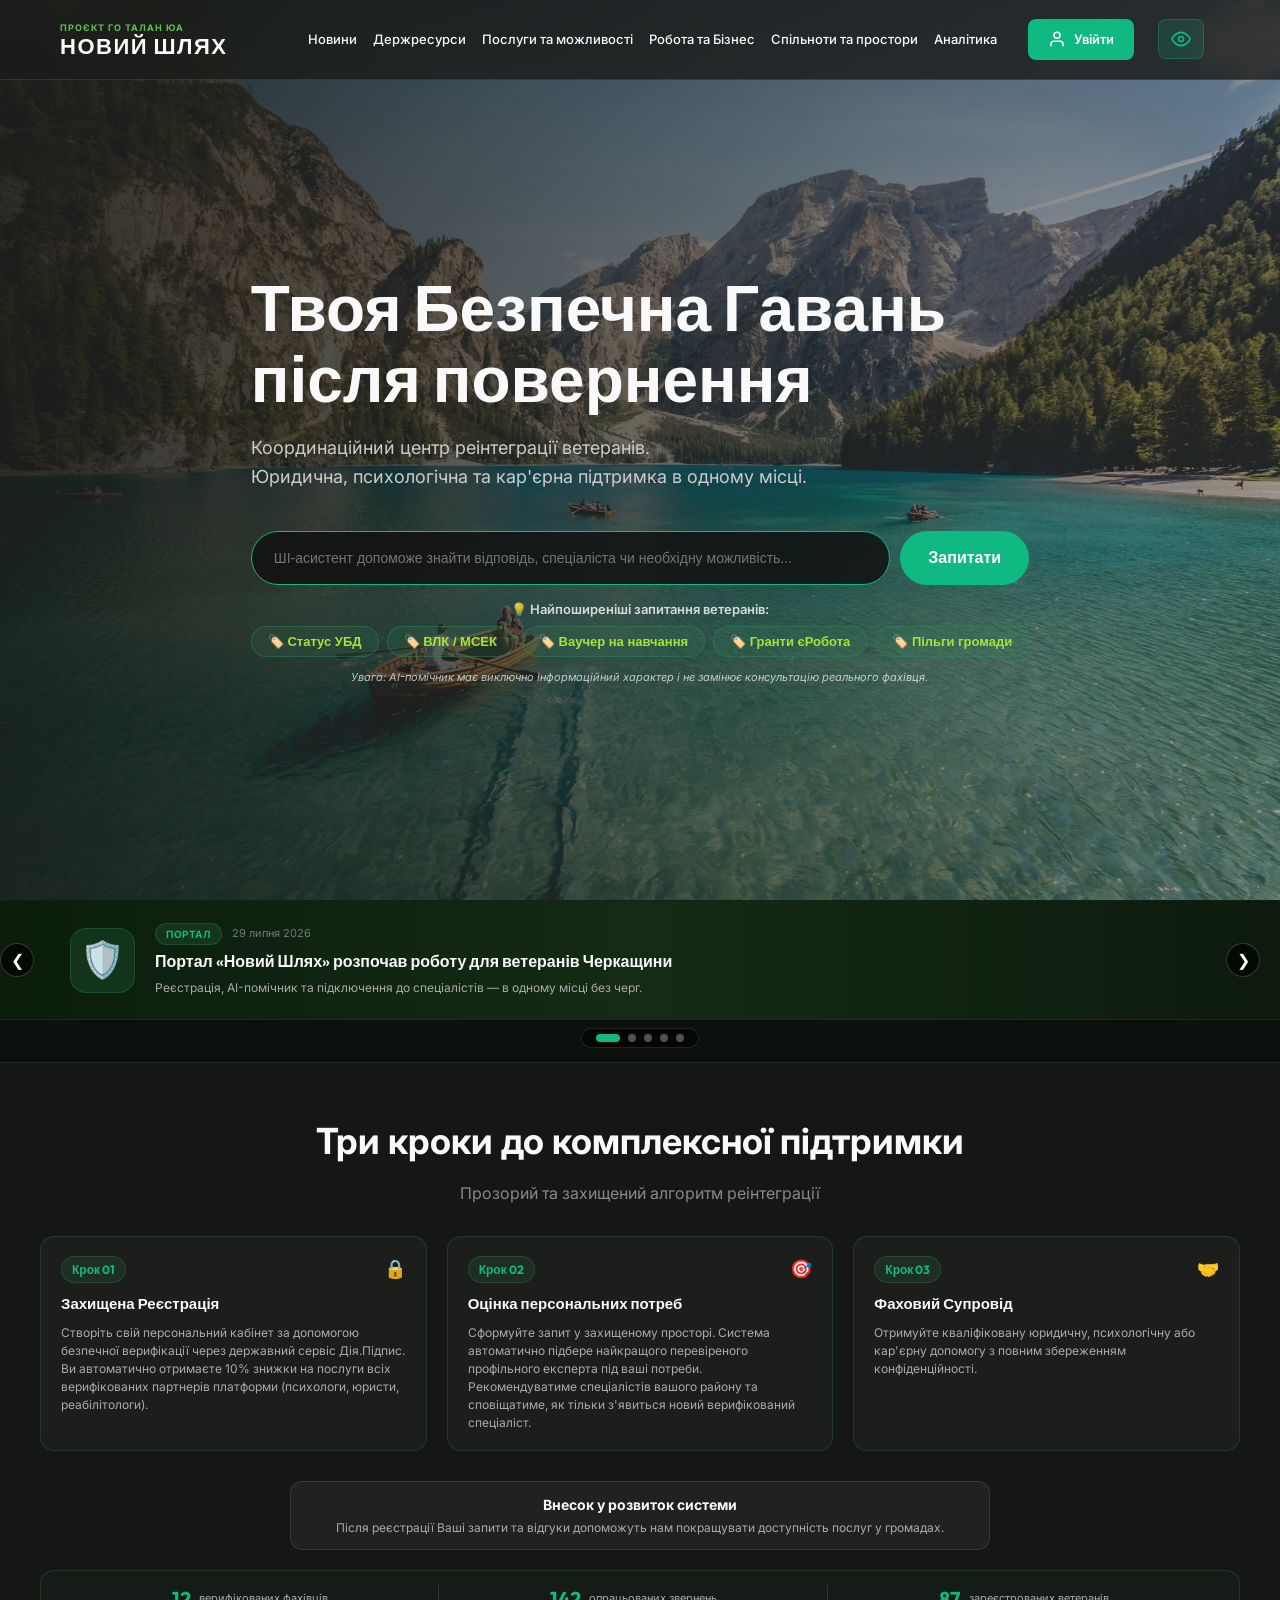
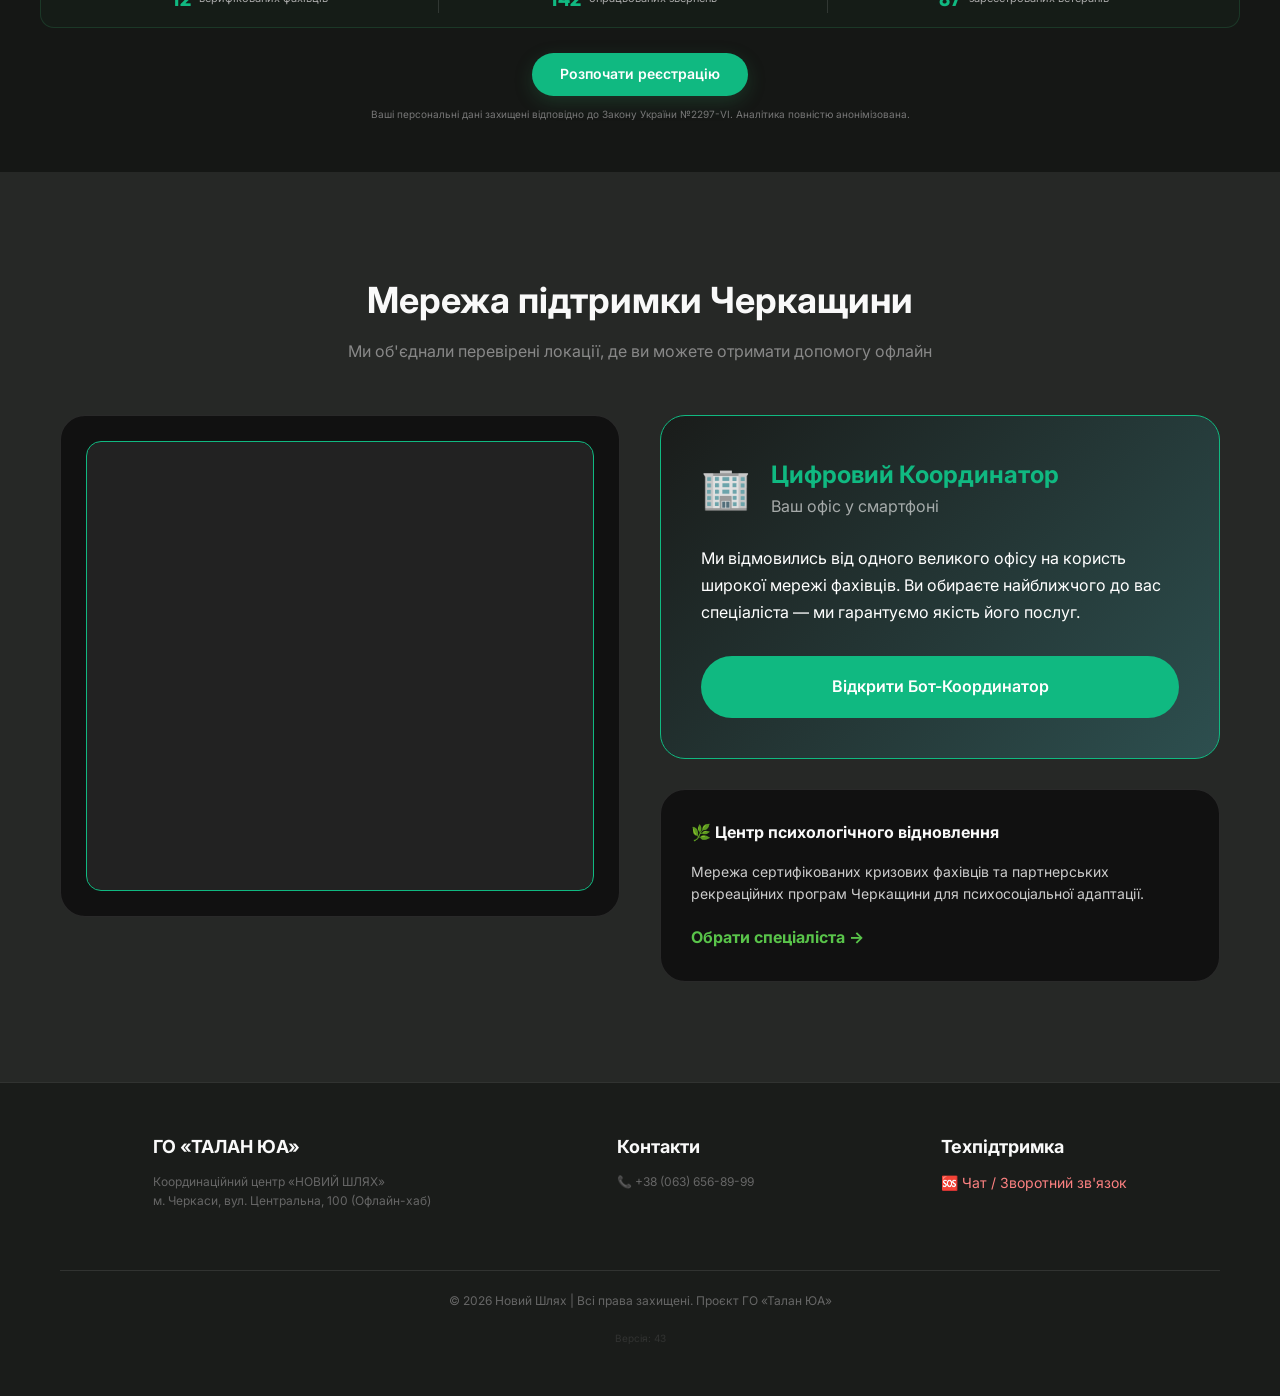
==== commit 9d93d713: "fix(content): де-асоціація з проєктом Ашрам, нейтралізація та переведення на муніципальні ветеранськ" ====
--- a/index.html
+++ b/index.html
@@ -622,16 +622,16 @@
                     </div>
                     
                     <div class="location-card" style="background: #111; padding: 30px; border-radius: 25px; border: 1px solid var(--glass-border);">
-                        <h4 style="margin-bottom: 15px; color: var(--soft-white);">🌿 Проєкт «Ашрам»</h4>
-                        <p style="color: #ccc; font-size: 14px; margin-bottom: 20px;">Наш заміський центр відновлення зараз будується. Це буде унікальний простір для рекреації та трудотерапії.</p>
-                        <a href="https://talan.ua/ashram" style="color: var(--secondary-green); font-weight: bold; text-decoration: none;">Дізнатися більше →</a>
+                        <h4 style="margin-bottom: 15px; color: var(--soft-white);">🌿 Центр психологічного відновлення</h4>
+                        <p style="color: #ccc; font-size: 14px; margin-bottom: 20px;">Мережа сертифікованих кризових фахівців та партнерських рекреаційних програм Черкащини для психосоціальної адаптації.</p>
+                        <a href="cabinet.html#tab-specialists" style="color: var(--secondary-green); font-weight: bold; text-decoration: none;">Обрати спеціаліста →</a>
                     </div>
                 </div>
             </div>
         </div>
     </section>
 
-    <!-- БЛОК: Місія Ашрам -->
+    <!-- БЛОК: Місія -->
     <section id="mission" class="specialist-cta" style="margin: 100px 20px; display: none;">
         <!-- Перенесено в локації -->
     </section>
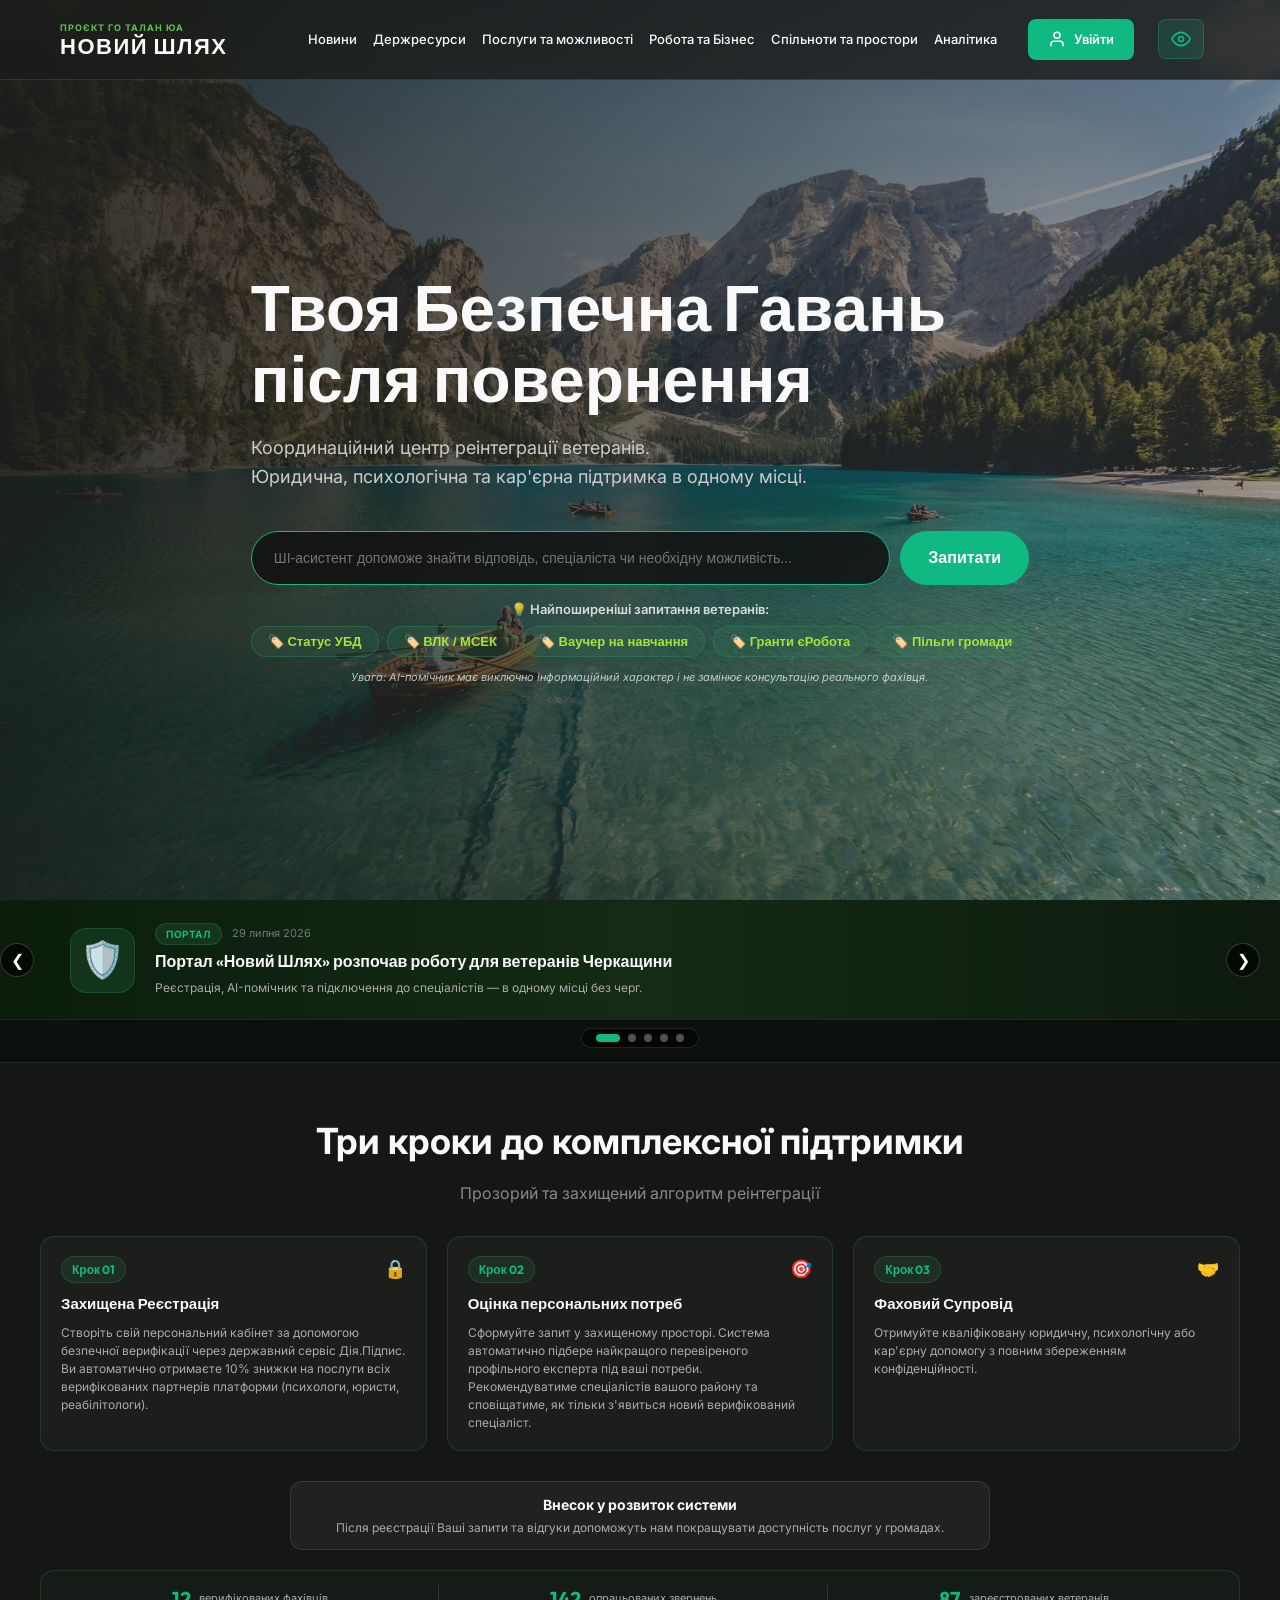
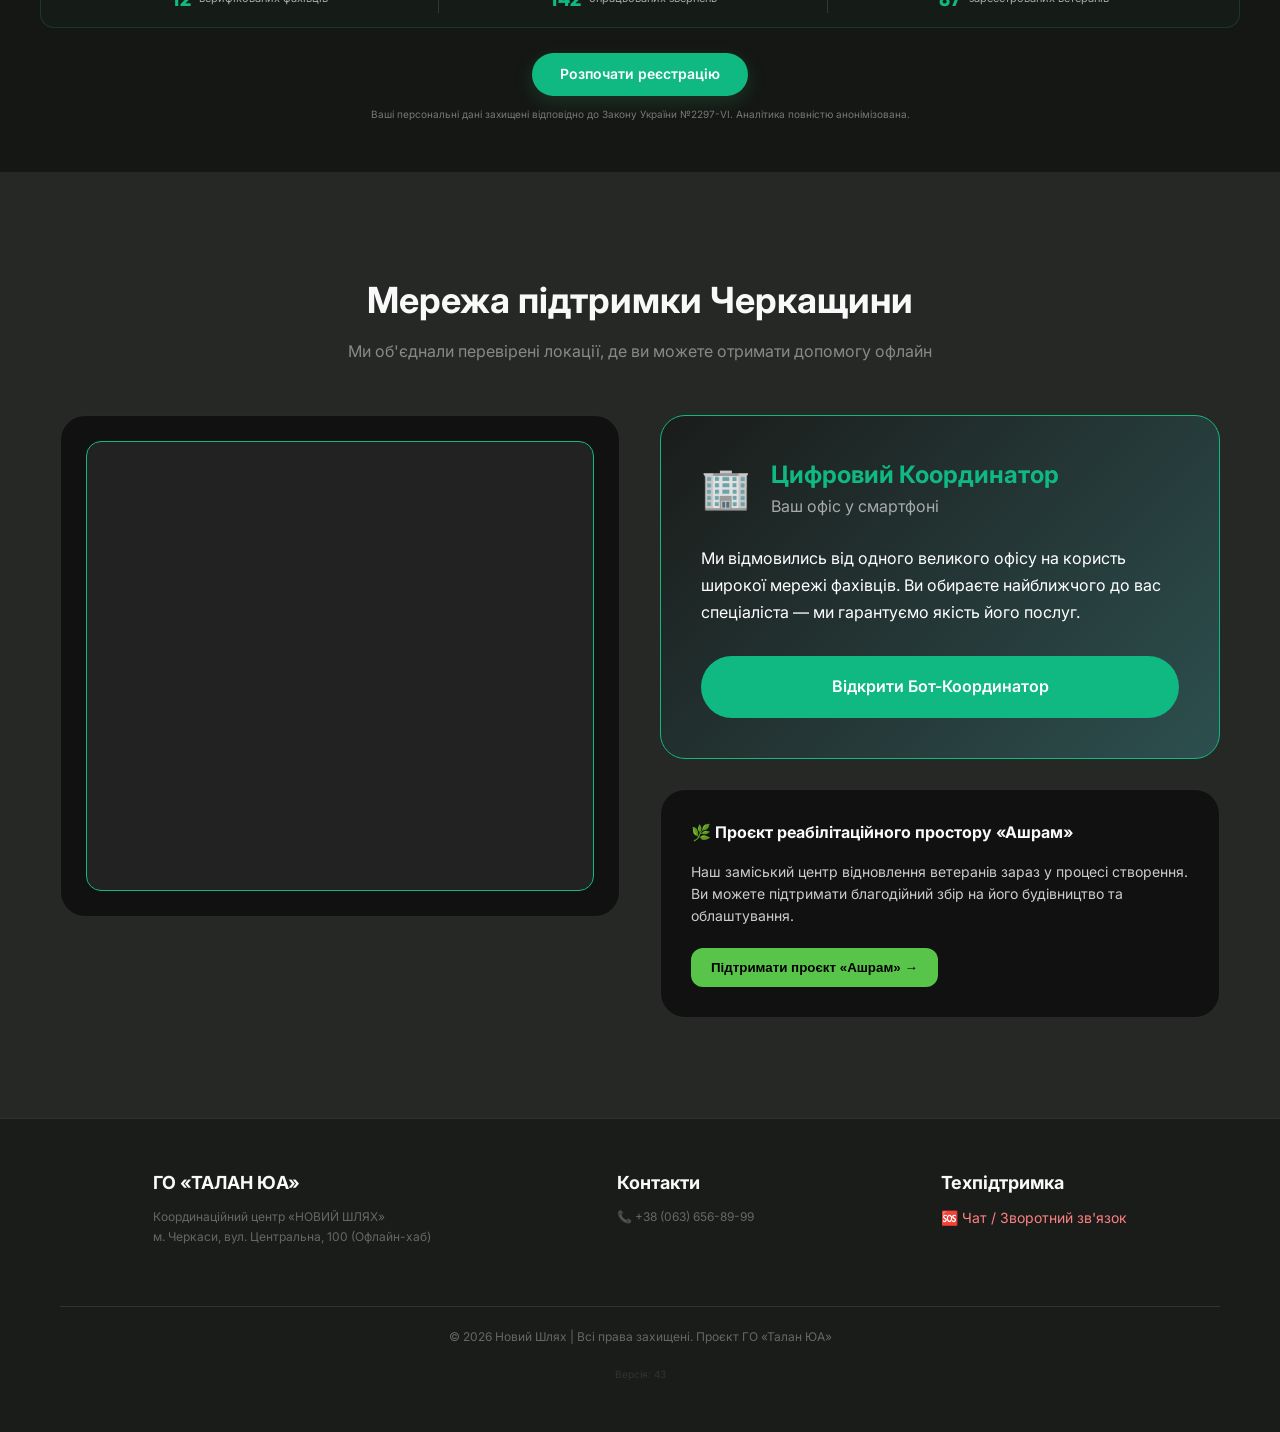
==== commit 95c16906: "feat(donations): відновлено фандрейзинг та благодійні внески на створення заміського простору Ашрам" ====
--- a/index.html
+++ b/index.html
@@ -622,9 +622,9 @@
                     </div>
                     
                     <div class="location-card" style="background: #111; padding: 30px; border-radius: 25px; border: 1px solid var(--glass-border);">
-                        <h4 style="margin-bottom: 15px; color: var(--soft-white);">🌿 Центр психологічного відновлення</h4>
-                        <p style="color: #ccc; font-size: 14px; margin-bottom: 20px;">Мережа сертифікованих кризових фахівців та партнерських рекреаційних програм Черкащини для психосоціальної адаптації.</p>
-                        <a href="cabinet.html#tab-specialists" style="color: var(--secondary-green); font-weight: bold; text-decoration: none;">Обрати спеціаліста →</a>
+                        <h4 style="margin-bottom: 15px; color: var(--soft-white);">🌿 Проєкт реабілітаційного простору «Ашрам»</h4>
+                        <p style="color: #ccc; font-size: 14px; margin-bottom: 20px;">Наш заміський центр відновлення ветеранів зараз у процесі створення. Ви можете підтримати благодійний збір на його будівництво та облаштування.</p>
+                        <button onclick="openCharityModal()" style="background: var(--secondary-green); color: #000; border: none; padding: 12px 20px; border-radius: 12px; font-weight: 700; cursor: pointer; transition: transform 0.2s;">Підтримати проєкт «Ашрам» →</button>
                     </div>
                 </div>
             </div>
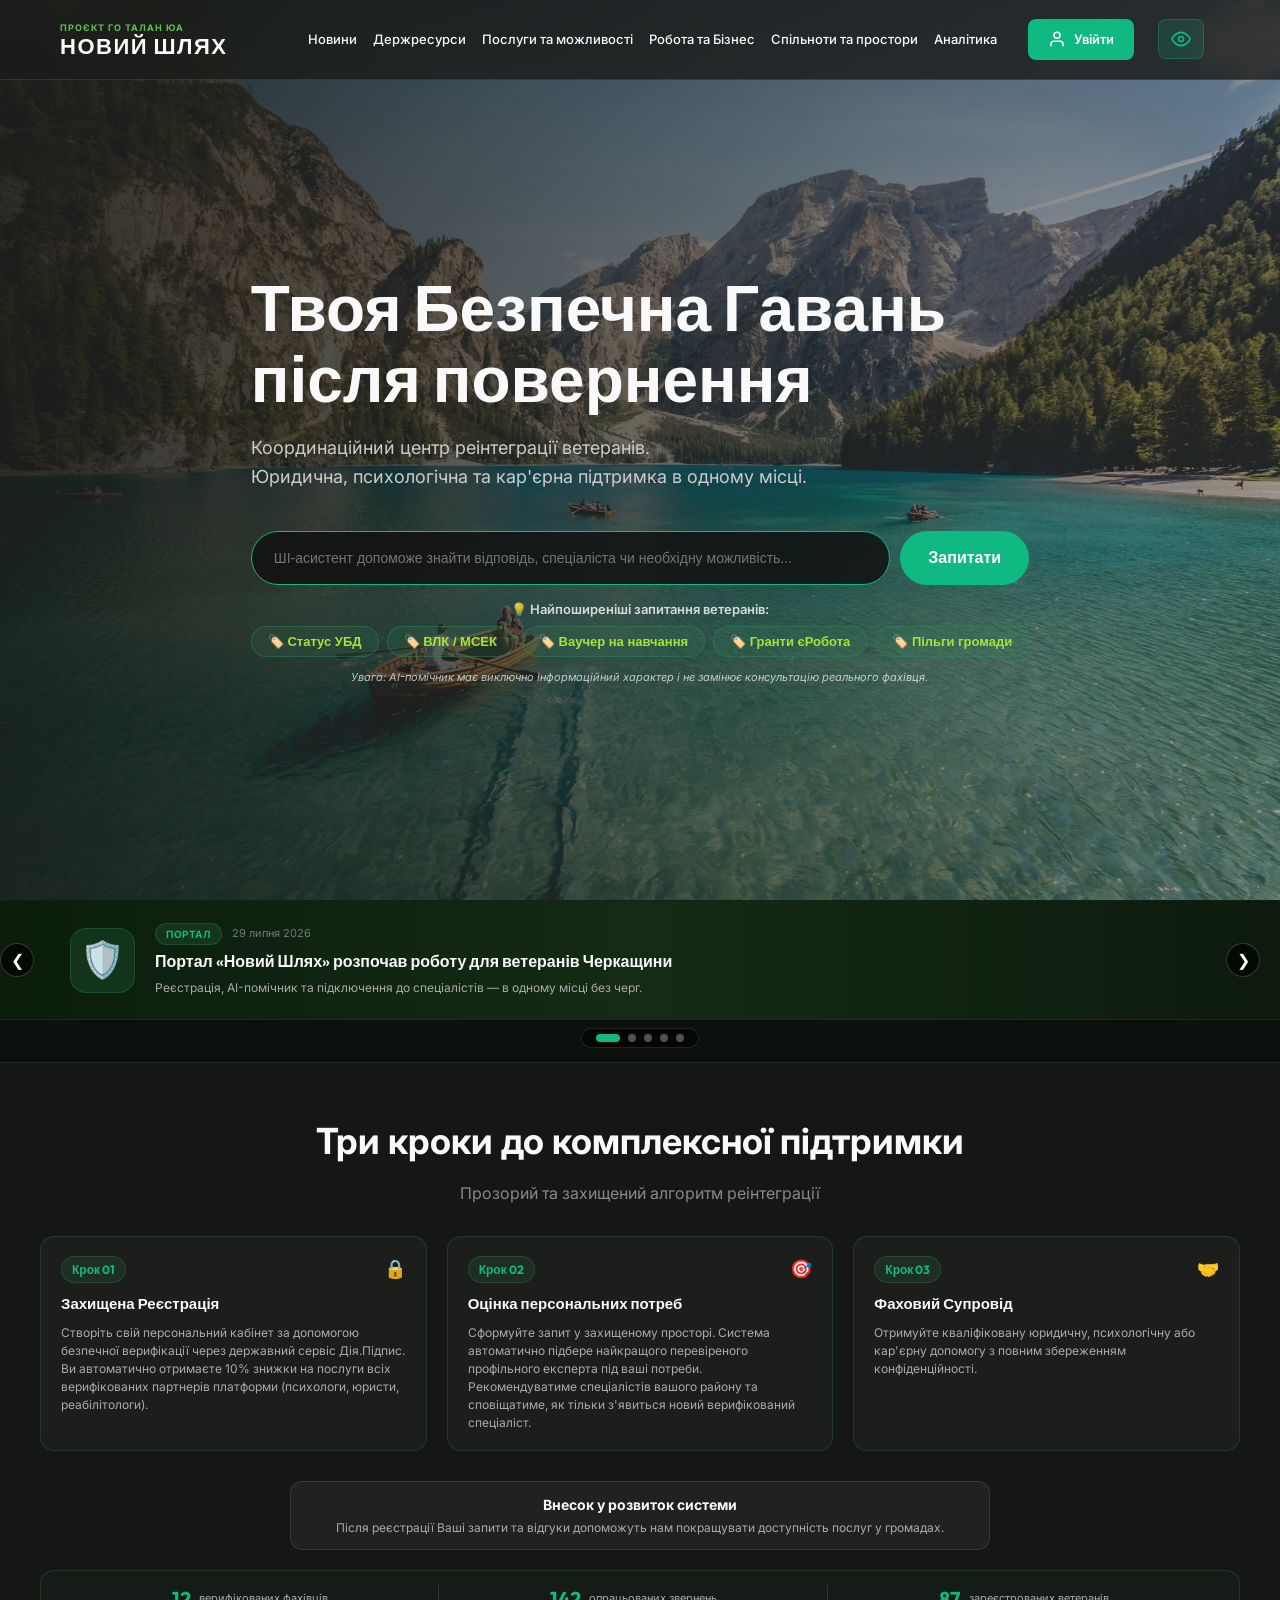
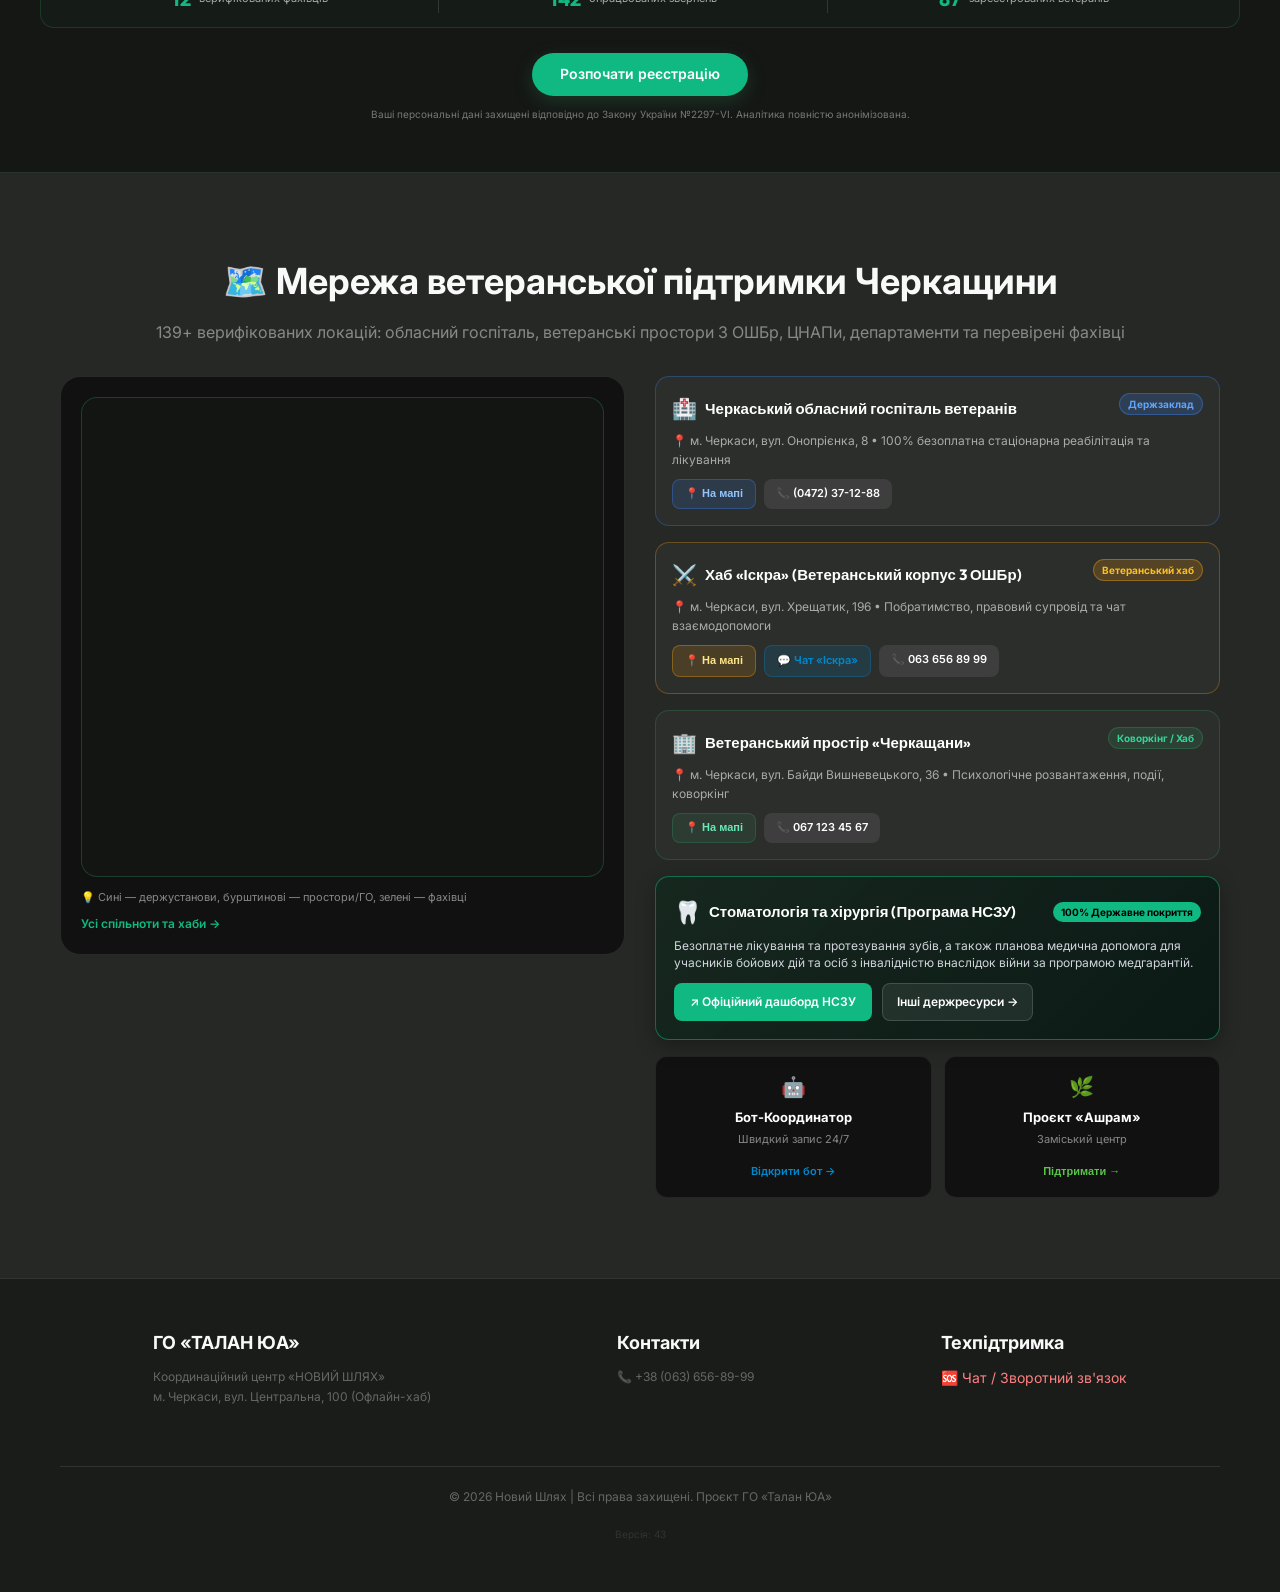
==== commit 27e0176f: "feat(portal): комплексний апгрейд системи супроводу ветеранів (Постанова №881, Дія.Підпис, Сейф v2.0" ====
--- a/index.html
+++ b/index.html
@@ -21,8 +21,9 @@
     <link rel="stylesheet" href="soft_gate.css?v=46">
     <link rel="stylesheet" href="accessibility.css?v=46">
     <link rel="stylesheet" href="demo_switcher.css?v=46">
-    <!-- Leaflet CSS for Map -->
+    <!-- Leaflet CSS & JS for Map -->
     <link rel="stylesheet" href="https://unpkg.com/leaflet@1.9.4/dist/leaflet.css" />
+    <script src="https://unpkg.com/leaflet@1.9.4/dist/leaflet.js"></script>
 
     <!-- Telegram Web App Script -->
     <script src="https://telegram.org/js/telegram-web-app.js"></script>
@@ -595,37 +596,112 @@
         </div>
     </section>
 
-    <!-- БЛОК: Локації та Мережева Мапа -->
-    <section id="locations" style="padding: 100px 0; background: var(--glass-bg);">
+    <!-- БЛОК: Локації та Інтерактивна Мережева Мапа -->
+    <section id="locations" style="padding: 80px 0; background: var(--glass-bg); border-top: 1px solid rgba(46,139,87,0.15);">
         <div class="container">
-            <h3 class="section-title">Мережа підтримки Черкащини</h3>
-            <p class="section-subtitle">Ми об'єднали перевірені локації, де ви можете отримати допомогу офлайн</p>
+            <h3 class="section-title">🗺️ Мережа ветеранської підтримки Черкащини</h3>
+            <p class="section-subtitle" style="margin-bottom: 30px;">139+ верифікованих локацій: обласний госпіталь, ветеранські простори 3 ОШБр, ЦНАПи, департаменти та перевірені фахівці</p>
             
-            <div style="display: grid; grid-template-columns: repeat(auto-fit, minmax(min(100%, 400px), 1fr)); gap: 40px; align-items: start;">
-                <div class="location-card" style="background: #111; padding: 25px; border-radius: 25px; border: 1px solid var(--glass-border);">
-                    <div id="networkMap" style="width: 100%; height: 450px; background: #222; border-radius: 15px; overflow: hidden; border: 1px solid var(--primary-green);">
-                        <!-- Реальна карта Leaflet -->
-                    </div>
-                </div>
-
-                <div class="location-info">
-                    <div class="location-card" style="background: linear-gradient(135deg, #1a1c1a 0%, #2d4f4f 100%); padding: 40px; border-radius: 25px; border: 1px solid var(--primary-green); margin-bottom: 30px;">
-                        <div style="display: flex; gap: 20px; align-items: center; margin-bottom: 25px;">
-                            <div style="font-size: 40px;">🏢</div>
-                            <div>
-                                <h4 style="font-size: 24px; color: var(--primary-green);">Цифровий Координатор</h4>
-                                <p style="color: rgba(255,255,255,0.6);">Ваш офіс у смартфоні</p>
+            <div style="display: grid; grid-template-columns: repeat(auto-fit, minmax(min(100%, 460px), 1fr)); gap: 30px; align-items: start;">
+                <!-- Ліва колонка: Інтерактивна карта Leaflet з фільтрами та жестами -->
+                <div class="location-card" style="background: #111; padding: 20px; border-radius: 20px; border: 1px solid var(--glass-border); position: relative;">
+                    <div id="networkMap">
+                        <!-- Динамічна карта Leaflet v2.0 -->
+                    </div>
+                    <div style="margin-top: 12px; display: flex; justify-content: space-between; align-items: center; flex-wrap: wrap; gap: 8px;">
+                        <span style="font-size: 11px; color: #888;">💡 Сині — держустанови, бурштинові — простори/ГО, зелені — фахівці</span>
+                        <a href="communities.html" style="font-size: 12px; color: var(--primary-green); text-decoration: none; font-weight: 600;">Усі спільноти та хаби →</a>
+                    </div>
+                </div>
+
+                <!-- Права колонка: Швидкі картки ключових локацій та НСЗУ -->
+                <div class="location-info" style="display: flex; flex-direction: column; gap: 16px;">
+                    
+                    <!-- Картка 1: Обласний госпіталь ветеранів війни -->
+                    <div style="background: rgba(255,255,255,0.03); border: 1px solid rgba(59,130,246,0.3); border-radius: 14px; padding: 16px; transition: all 0.2s;" onmouseover="this.style.borderColor='#3b82f6'; this.style.background='rgba(59,130,246,0.05)'" onmouseout="this.style.borderColor='rgba(59,130,246,0.3)'; this.style.background='rgba(255,255,255,0.03)'">
+                        <div style="display: flex; justify-content: space-between; align-items: start; gap: 10px; margin-bottom: 6px;">
+                            <div style="display: flex; align-items: center; gap: 8px;">
+                                <span style="font-size: 20px;">🏥</span>
+                                <h4 style="font-family: 'Outfit', sans-serif; font-size: 15px; font-weight: 700; color: #fff; margin: 0;">Черкаський обласний госпіталь ветеранів</h4>
                             </div>
-                        </div>
-                        <p style="color: white; line-height: 1.7; margin-bottom: 30px;">Ми відмовились від одного великого офісу на користь широкої мережі фахівців. Ви обираєте найближчого до вас спеціаліста — ми гарантуємо якість його послуг.</p>
-                        <a href="https://t.me/Veteran_NovyShlyakh_Bot" class="btn-main" style="width: 100%; text-align: center; margin: 0;">Відкрити Бот-Координатор</a>
-                    </div>
-                    
-                    <div class="location-card" style="background: #111; padding: 30px; border-radius: 25px; border: 1px solid var(--glass-border);">
-                        <h4 style="margin-bottom: 15px; color: var(--soft-white);">🌿 Проєкт реабілітаційного простору «Ашрам»</h4>
-                        <p style="color: #ccc; font-size: 14px; margin-bottom: 20px;">Наш заміський центр відновлення ветеранів зараз у процесі створення. Ви можете підтримати благодійний збір на його будівництво та облаштування.</p>
-                        <button onclick="openCharityModal()" style="background: var(--secondary-green); color: #000; border: none; padding: 12px 20px; border-radius: 12px; font-weight: 700; cursor: pointer; transition: transform 0.2s;">Підтримати проєкт «Ашрам» →</button>
-                    </div>
+                            <span style="font-size: 10px; font-weight: 700; background: rgba(59,130,246,0.2); color: #60a5fa; padding: 2px 8px; border-radius: 20px; border: 1px solid rgba(59,130,246,0.4); white-space: nowrap;">Держзаклад</span>
+                        </div>
+                        <p style="font-size: 12px; color: #aaa; margin: 0 0 10px 0;">📍 м. Черкаси, вул. Онопрієнка, 8 • 100% безоплатна стаціонарна реабілітація та лікування</p>
+                        <div style="display: flex; gap: 8px; flex-wrap: wrap;">
+                            <button onclick="if(window.focusMapMarker) window.focusMapMarker(49.4241, 32.0285);" style="padding: 6px 12px; border-radius: 8px; background: rgba(59,130,246,0.15); color: #93c5fd; border: 1px solid rgba(59,130,246,0.35); font-size: 11px; font-weight: 600; cursor: pointer;">📍 На мапі</button>
+                            <a href="tel:+380472371288" style="padding: 6px 12px; border-radius: 8px; background: rgba(255,255,255,0.08); color: #fff; text-decoration: none; font-size: 11px; font-weight: 600;">📞 (0472) 37-12-88</a>
+                        </div>
+                    </div>
+
+                    <!-- Картка 2: Ветеранський корпус Хаб Іскра 3 ОШБр -->
+                    <div style="background: rgba(255,255,255,0.03); border: 1px solid rgba(245,158,11,0.3); border-radius: 14px; padding: 16px; transition: all 0.2s;" onmouseover="this.style.borderColor='#f59e0b'; this.style.background='rgba(245,158,11,0.05)'" onmouseout="this.style.borderColor='rgba(245,158,11,0.3)'; this.style.background='rgba(255,255,255,0.03)'">
+                        <div style="display: flex; justify-content: space-between; align-items: start; gap: 10px; margin-bottom: 6px;">
+                            <div style="display: flex; align-items: center; gap: 8px;">
+                                <span style="font-size: 20px;">⚔️</span>
+                                <h4 style="font-family: 'Outfit', sans-serif; font-size: 15px; font-weight: 700; color: #fff; margin: 0;">Хаб «Іскра» (Ветеранський корпус 3 ОШБр)</h4>
+                            </div>
+                            <span style="font-size: 10px; font-weight: 700; background: rgba(245,158,11,0.2); color: #fbbf24; padding: 2px 8px; border-radius: 20px; border: 1px solid rgba(245,158,11,0.4); white-space: nowrap;">Ветеранський хаб</span>
+                        </div>
+                        <p style="font-size: 12px; color: #aaa; margin: 0 0 10px 0;">📍 м. Черкаси, вул. Хрещатик, 196 • Побратимство, правовий супровід та чат взаємодопомоги</p>
+                        <div style="display: flex; gap: 8px; flex-wrap: wrap;">
+                            <button onclick="if(window.focusMapMarker) window.focusMapMarker(49.4431, 32.0624);" style="padding: 6px 12px; border-radius: 8px; background: rgba(245,158,11,0.15); color: #fde68a; border: 1px solid rgba(245,158,11,0.35); font-size: 11px; font-weight: 600; cursor: pointer;">📍 На мапі</button>
+                            <a href="https://t.me/VETERANCHATCHE" target="_blank" style="padding: 6px 12px; border-radius: 8px; background: rgba(0,136,204,0.15); color: #0088cc; border: 1px solid rgba(0,136,204,0.3); text-decoration: none; font-size: 11px; font-weight: 600;">💬 Чат «Іскра»</a>
+                            <a href="tel:+380636568999" style="padding: 6px 12px; border-radius: 8px; background: rgba(255,255,255,0.08); color: #fff; text-decoration: none; font-size: 11px; font-weight: 600;">📞 063 656 89 99</a>
+                        </div>
+                    </div>
+
+                    <!-- Картка 3: Ветеранський простір Черкащани -->
+                    <div style="background: rgba(255,255,255,0.03); border: 1px solid rgba(46,139,87,0.3); border-radius: 14px; padding: 16px; transition: all 0.2s;" onmouseover="this.style.borderColor='var(--primary-green)'; this.style.background='rgba(46,139,87,0.05)'" onmouseout="this.style.borderColor='rgba(46,139,87,0.3)'; this.style.background='rgba(255,255,255,0.03)'">
+                        <div style="display: flex; justify-content: space-between; align-items: start; gap: 10px; margin-bottom: 6px;">
+                            <div style="display: flex; align-items: center; gap: 8px;">
+                                <span style="font-size: 20px;">🏢</span>
+                                <h4 style="font-family: 'Outfit', sans-serif; font-size: 15px; font-weight: 700; color: #fff; margin: 0;">Ветеранський простір «Черкащани»</h4>
+                            </div>
+                            <span style="font-size: 10px; font-weight: 700; background: rgba(46,139,87,0.2); color: #34d399; padding: 2px 8px; border-radius: 20px; border: 1px solid rgba(46,139,87,0.4); white-space: nowrap;">Коворкінг / Хаб</span>
+                        </div>
+                        <p style="font-size: 12px; color: #aaa; margin: 0 0 10px 0;">📍 м. Черкаси, вул. Байди Вишневецького, 36 • Психологічне розвантаження, події, коворкінг</p>
+                        <div style="display: flex; gap: 8px; flex-wrap: wrap;">
+                            <button onclick="if(window.focusMapMarker) window.focusMapMarker(49.4444, 32.0597);" style="padding: 6px 12px; border-radius: 8px; background: rgba(46,139,87,0.15); color: #6ee7b7; border: 1px solid rgba(46,139,87,0.35); font-size: 11px; font-weight: 600; cursor: pointer;">📍 На мапі</button>
+                            <a href="tel:+380671234567" style="padding: 6px 12px; border-radius: 8px; background: rgba(255,255,255,0.08); color: #fff; text-decoration: none; font-size: 11px; font-weight: 600;">📞 067 123 45 67</a>
+                        </div>
+                    </div>
+
+                    <!-- Картка 4: Державний портал НСЗУ (Стоматологія та хірургія) -->
+                    <div style="background: linear-gradient(135deg, rgba(20,40,30,0.85) 0%, rgba(10,25,20,0.95) 100%); border: 1px solid rgba(16,185,129,0.5); border-radius: 14px; padding: 18px; position: relative; box-shadow: 0 6px 20px rgba(0,0,0,0.3);">
+                        <div style="display: flex; align-items: center; justify-content: space-between; margin-bottom: 8px;">
+                            <div style="display: flex; align-items: center; gap: 8px;">
+                                <span style="font-size: 22px;">🦷</span>
+                                <h4 style="font-family: 'Outfit', sans-serif; font-size: 15px; font-weight: 700; color: #fff; margin: 0;">Стоматологія та хірургія (Програма НСЗУ)</h4>
+                            </div>
+                            <span style="font-size: 10px; font-weight: 700; background: #10b981; color: #000; padding: 2px 8px; border-radius: 20px;">100% Державне покриття</span>
+                        </div>
+                        <p style="font-size: 12px; color: #d1d5db; line-height: 1.4; margin: 0 0 12px 0;">Безоплатне лікування та протезування зубів, а також планова медична допомога для учасників бойових дій та осіб з інвалідністю внаслідок війни за програмою медгарантій.</p>
+                        <div style="display: flex; gap: 10px; flex-wrap: wrap;">
+                            <a href="https://edata.e-health.gov.ua/e-data/dashboard/dental" target="_blank" class="btn-primary" style="font-size: 12px; padding: 8px 16px; border-radius: 8px; text-decoration: none; font-weight: 600; display: inline-flex; align-items: center; gap: 6px;">
+                                ↗ Офіційний дашборд НСЗУ
+                            </a>
+                            <a href="resources.html" style="font-size: 12px; padding: 8px 14px; border-radius: 8px; background: rgba(255,255,255,0.08); color: #fff; text-decoration: none; font-weight: 600; border: 1px solid rgba(255,255,255,0.15);">
+                                Інші держресурси →
+                            </a>
+                        </div>
+                    </div>
+
+                    <!-- Картка 5: Бот-Координатор та Проєкт «Ашрам» -->
+                    <div style="display: grid; grid-template-columns: 1fr 1fr; gap: 12px;">
+                        <div style="background: #111; padding: 14px; border-radius: 12px; border: 1px solid rgba(255,255,255,0.08); text-align: center;">
+                            <div style="font-size: 20px; margin-bottom: 4px;">🤖</div>
+                            <h5 style="color: #fff; margin: 0 0 4px 0; font-size: 13px;">Бот-Координатор</h5>
+                            <p style="color: #888; font-size: 11px; margin: 0 0 8px 0;">Швидкий запис 24/7</p>
+                            <a href="https://t.me/Veteran_NovyShlyakh_Bot" target="_blank" style="font-size: 11px; color: #0088cc; text-decoration: none; font-weight: 600;">Відкрити бот →</a>
+                        </div>
+                        <div style="background: #111; padding: 14px; border-radius: 12px; border: 1px solid rgba(255,255,255,0.08); text-align: center;">
+                            <div style="font-size: 20px; margin-bottom: 4px;">🌿</div>
+                            <h5 style="color: #fff; margin: 0 0 4px 0; font-size: 13px;">Проєкт «Ашрам»</h5>
+                            <p style="color: #888; font-size: 11px; margin: 0 0 8px 0;">Заміський центр</p>
+                            <button onclick="openCharityModal()" style="background: transparent; border: none; font-size: 11px; color: var(--secondary-green); cursor: pointer; font-weight: 600; padding: 0;">Підтримати →</button>
+                        </div>
+                    </div>
+
                 </div>
             </div>
         </div>
--- a/style.css
+++ b/style.css
@@ -635,22 +635,285 @@
     text-align: left;
 }
 
-/* Leaflet Map Refinements */
+/* Leaflet Map Refinements & Gesture Handling */
 #networkMap {
     z-index: 1;
-}
-
+    position: relative;
+    width: 100%;
+    height: 480px;
+    background: #121512;
+    border-radius: 16px;
+    overflow: hidden;
+    border: 1px solid rgba(46, 139, 87, 0.35);
+    transition: all 0.3s ease;
+}
+
+#networkMap.map-fullscreen-active {
+    position: fixed !important;
+    top: 0 !important;
+    left: 0 !important;
+    width: 100vw !important;
+    height: 100vh !important;
+    z-index: 99999 !important;
+    border-radius: 0 !important;
+    border: none !important;
+}
+
+.map-filter-chips {
+    display: flex;
+    gap: 8px;
+    flex-wrap: wrap;
+    margin-bottom: 12px;
+}
+
+.map-chip-btn {
+    background: rgba(255, 255, 255, 0.05);
+    border: 1px solid rgba(255, 255, 255, 0.12);
+    color: #ccc;
+    padding: 6px 14px;
+    border-radius: 50px;
+    font-size: 12px;
+    font-weight: 600;
+    cursor: pointer;
+    transition: all 0.2s ease;
+    display: flex;
+    align-items: center;
+    gap: 6px;
+}
+
+.map-chip-btn:hover {
+    background: rgba(46, 139, 87, 0.2);
+    border-color: var(--primary-green);
+    color: #fff;
+}
+
+.map-chip-btn.active {
+    background: var(--primary-green);
+    border-color: var(--primary-green);
+    color: #0d110d;
+    font-weight: 700;
+    box-shadow: 0 4px 12px rgba(46, 139, 87, 0.35);
+}
+
+.map-chip-badge {
+    font-size: 10px;
+    padding: 1px 6px;
+    border-radius: 10px;
+    background: rgba(0, 0, 0, 0.25);
+}
+
+.map-fullscreen-btn {
+    position: absolute;
+    top: 12px;
+    right: 12px;
+    z-index: 1000;
+    background: rgba(18, 21, 18, 0.9);
+    border: 1px solid rgba(46, 139, 87, 0.5);
+    color: #fff;
+    padding: 8px 14px;
+    border-radius: 10px;
+    font-size: 12px;
+    font-weight: 600;
+    cursor: pointer;
+    backdrop-filter: blur(8px);
+    display: flex;
+    align-items: center;
+    gap: 6px;
+    box-shadow: 0 4px 14px rgba(0, 0, 0, 0.5);
+    transition: all 0.2s ease;
+}
+
+.map-fullscreen-btn:hover {
+    background: var(--primary-green);
+    color: #000;
+}
+
+.map-gesture-hint {
+    position: absolute;
+    top: 50%;
+    left: 50%;
+    transform: translate(-50%, -50%);
+    z-index: 999;
+    background: rgba(0, 0, 0, 0.85);
+    color: #fff;
+    padding: 12px 20px;
+    border-radius: 12px;
+    font-size: 13px;
+    font-weight: 600;
+    border: 1px solid rgba(255, 255, 255, 0.2);
+    box-shadow: 0 10px 25px rgba(0, 0, 0, 0.6);
+    pointer-events: none;
+    opacity: 0;
+    transition: opacity 0.3s ease;
+    text-align: center;
+    max-width: 80%;
+    backdrop-filter: blur(6px);
+}
+
+.map-gesture-hint.show {
+    opacity: 1;
+}
+
+/* Custom Marker Pins */
+.custom-pin {
+    width: 32px;
+    height: 32px;
+    border-radius: 50% 50% 50% 0;
+    transform: rotate(-45deg);
+    display: flex;
+    align-items: center;
+    justify-content: center;
+    box-shadow: 0 4px 10px rgba(0, 0, 0, 0.4);
+    cursor: pointer;
+    transition: transform 0.2s ease;
+}
+
+.custom-pin:hover {
+    transform: rotate(-45deg) scale(1.15);
+}
+
+.pin-inner {
+    transform: rotate(45deg);
+    font-size: 14px;
+    line-height: 1;
+}
+
+.pin-gov {
+    background: linear-gradient(135deg, #2563eb, #1d4ed8);
+    border: 2px solid #93c5fd;
+}
+
+.pin-ngo {
+    background: linear-gradient(135deg, #d97706, #b45309);
+    border: 2px solid #fde68a;
+}
+
+.pin-portal {
+    background: linear-gradient(135deg, #10b981, #047857);
+    border: 2px solid #6ee7b7;
+    box-shadow: 0 0 14px rgba(16, 185, 129, 0.6);
+    animation: pulse-pin 2s infinite;
+}
+
+@keyframes pulse-pin {
+    0% { box-shadow: 0 0 0 0 rgba(16, 185, 129, 0.7); }
+    70% { box-shadow: 0 0 0 10px rgba(16, 185, 129, 0); }
+    100% { box-shadow: 0 0 0 0 rgba(16, 185, 129, 0); }
+}
+
+/* Dark Leaflet Popup Styling */
 .leaflet-popup-content-wrapper {
-    background: white;
-    border-radius: 10px;
+    background: rgba(18, 22, 18, 0.96) !important;
+    color: #e5e7eb !important;
+    border: 1px solid rgba(46, 139, 87, 0.4) !important;
+    border-radius: 14px !important;
+    box-shadow: 0 15px 35px rgba(0, 0, 0, 0.7) !important;
+    padding: 6px !important;
+    backdrop-filter: blur(12px);
 }
 
 .leaflet-popup-tip {
-    background: white;
+    background: rgba(18, 22, 18, 0.96) !important;
+    border-top: 1px solid rgba(46, 139, 87, 0.4);
 }
 
 .leaflet-container a.btn-primary {
-    color: white !important;
+    color: #000 !important;
+}
+
+.popup-card {
+    padding: 6px;
+    font-family: 'Inter', sans-serif;
+}
+
+.popup-tag {
+    display: inline-block;
+    font-size: 10px;
+    font-weight: 700;
+    text-transform: uppercase;
+    letter-spacing: 0.5px;
+    padding: 2px 8px;
+    border-radius: 20px;
+    margin-bottom: 6px;
+}
+
+.popup-tag-gov {
+    background: rgba(37, 99, 235, 0.2);
+    color: #60a5fa;
+    border: 1px solid rgba(37, 99, 235, 0.4);
+}
+
+.popup-tag-ngo {
+    background: rgba(217, 119, 6, 0.2);
+    color: #fbbf24;
+    border: 1px solid rgba(217, 119, 6, 0.4);
+}
+
+.popup-tag-portal {
+    background: rgba(16, 185, 129, 0.2);
+    color: #34d399;
+    border: 1px solid rgba(16, 185, 129, 0.4);
+}
+
+.popup-title {
+    font-family: 'Outfit', sans-serif;
+    font-size: 15px;
+    font-weight: 700;
+    color: #fff;
+    margin: 0 0 4px 0;
+    line-height: 1.3;
+}
+
+.popup-address {
+    font-size: 12px;
+    color: #9ca3af;
+    margin: 0 0 8px 0;
+    display: flex;
+    align-items: center;
+    gap: 4px;
+}
+
+.popup-bio {
+    font-size: 11px;
+    color: #cbd5e1;
+    line-height: 1.4;
+    margin: 0 0 10px 0;
+}
+
+.popup-actions {
+    display: flex;
+    flex-direction: column;
+    gap: 6px;
+}
+
+.popup-btn {
+    display: block;
+    text-align: center;
+    padding: 7px 12px;
+    border-radius: 8px;
+    font-size: 12px;
+    font-weight: 600;
+    text-decoration: none;
+    transition: all 0.2s ease;
+}
+
+.popup-btn-primary {
+    background: var(--primary-green);
+    color: #0d110d !important;
+}
+
+.popup-btn-primary:hover {
+    background: #3cb371;
+}
+
+.popup-btn-secondary {
+    background: rgba(255, 255, 255, 0.08);
+    color: #e5e7eb !important;
+    border: 1px solid rgba(255, 255, 255, 0.15);
+}
+
+.popup-btn-secondary:hover {
+    background: rgba(255, 255, 255, 0.15);
 }
 
 /* Floating Telegram Button */
